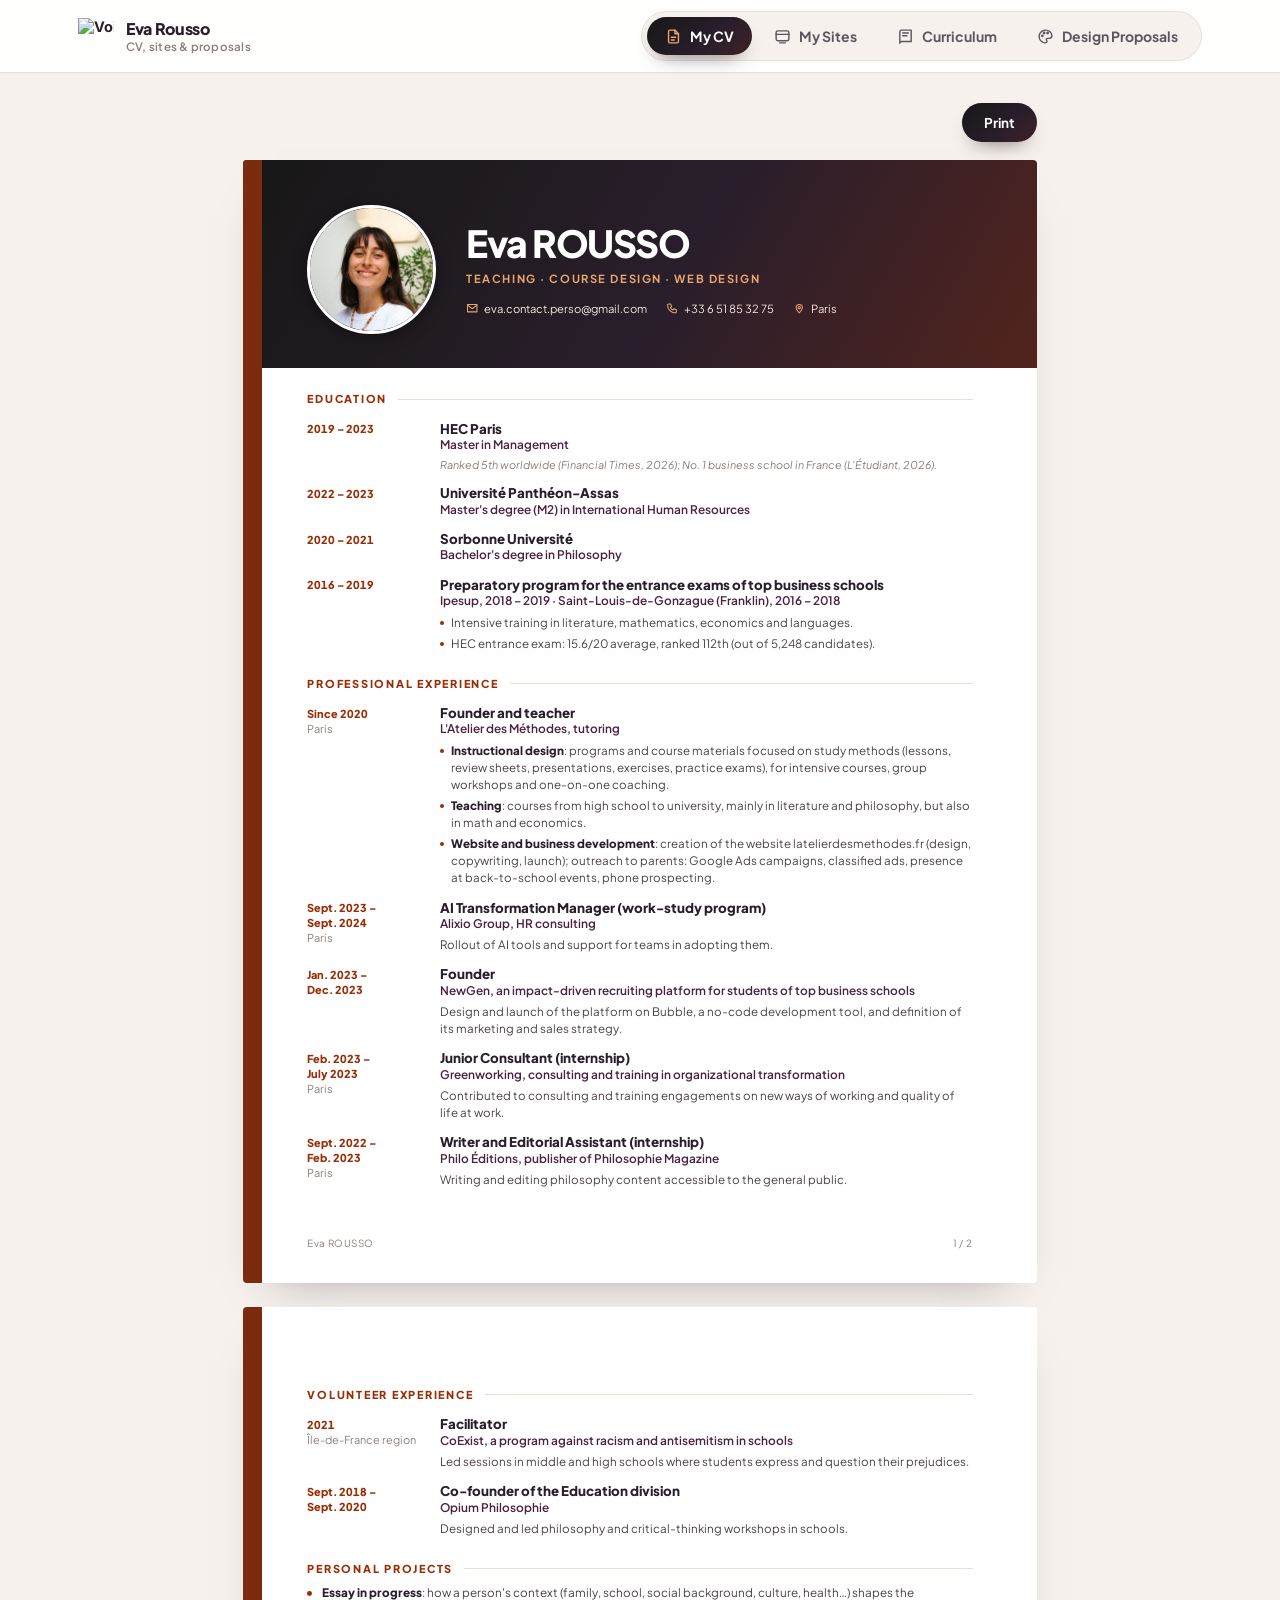
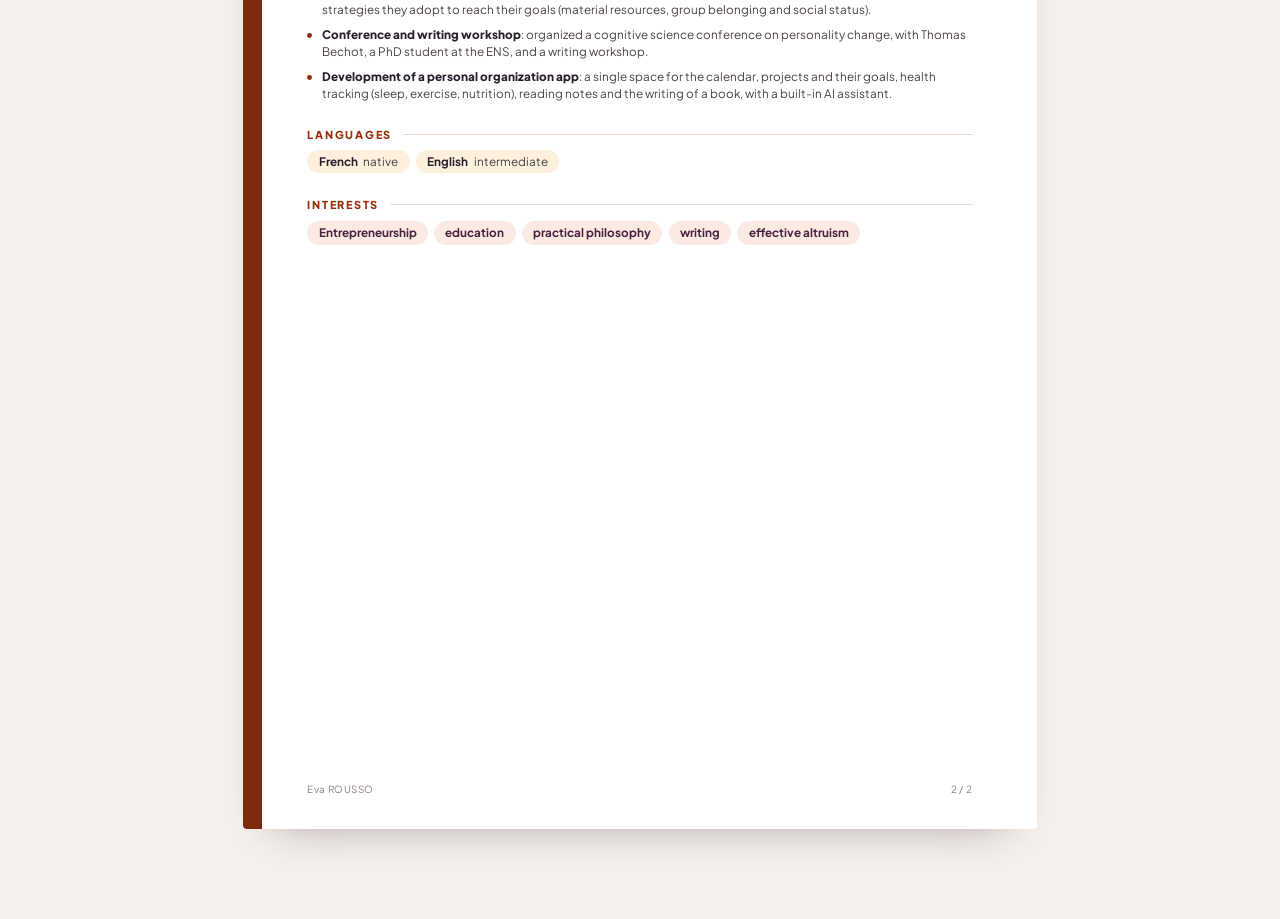
==== voices-unveiled/index.html @ e452b57b "Two separate presentations: /generique/ and /voices-unveiled/, landing page at the root Co-Authored-" ====
<!doctype html>
<html lang="en">
<head>
<meta charset="utf-8">
<meta name="viewport" content="width=device-width, initial-scale=1">
<title>Eva · CV, sites et propositions de design</title>
<link rel="icon" href="data:image/svg+xml,%3Csvg%20xmlns='http://www.w3.org/2000/svg'%20viewBox='0%200%2064%2064'%3E%3Cpath%20d='M14%204h24l14%2014v38a4%204%200%200%201-4%204H14a4%204%200%200%201-4-4V8a4%204%200%200%201%204-4z'%20fill='%23982d06'/%3E%3Cpath%20d='M38%204v10a4%204%200%200%200%204%204h10z'%20fill='%23e08a5c'/%3E%3Crect%20x='18'%20y='28'%20width='28'%20height='4.5'%20rx='2.2'%20fill='%23fff'/%3E%3Crect%20x='18'%20y='38'%20width='28'%20height='4.5'%20rx='2.2'%20fill='%23fff'/%3E%3Crect%20x='18'%20y='48'%20width='18'%20height='4.5'%20rx='2.2'%20fill='%23fff'/%3E%3C/svg%3E">
<link rel="preconnect" href="https://fonts.googleapis.com">
<link rel="preconnect" href="https://fonts.gstatic.com" crossorigin>
<link href="https://fonts.googleapis.com/css2?family=Archivo:wght@500;800;900&family=Bricolage+Grotesque:wght@500;700;800&family=DM+Sans:wght@400;500;700&family=Figtree:wght@400;600;800&family=Inter:wght@400;500;700;800&family=Manrope:wght@500;700;800&family=Montserrat:wght@500;700;800;900&family=Nunito:wght@500;700;800&family=Outfit:wght@400;500;700;800&family=Plus+Jakarta+Sans:wght@400;500;700;800&family=Poppins:wght@500;700;800&family=Sen:wght@400;700;800&family=Sora:wght@400;600;700;800&family=Urbanist:wght@500;700;900&display=swap" rel="stylesheet">
<link rel="stylesheet" href="styles.css?v=1793704146">
<link rel="stylesheet" href="sections.css">
<link rel="stylesheet" href="course.css">
<link rel="stylesheet" href="guests.css">
<link rel="stylesheet" href="holistic.css">
<link rel="stylesheet" href="extras.css">
<link rel="stylesheet" href="monthly.css">
<link rel="stylesheet" href="pagewise.css">
<link rel="stylesheet" href="meta.css">
<link rel="stylesheet" href="cv-designs.css">
<link rel="stylesheet" href="site.css">
<link rel="stylesheet" href="curriculum.css">
</head>
<body>
<header id="metabar"></header>
<div id="app"></div>
<nav id="tb" class="tb" aria-label="Design switcher"></nav>
<script src="app.js?v=1793704146"></script>
<script src="pgdata.js"></script>
<script src="sections.js"></script>
<script src="pagewise.js"></script>
<script src="course.js"></script>
<script src="guests.js"></script>
<script src="holistic.js"></script>
<script src="extras.js"></script>
<script src="monthly.js"></script>
<script src="final.js"></script>
<script src="cv-data.js"></script>
<script src="cv-designs.js"></script>
<script src="cur-w1.js"></script>
<script src="cur-w2.js"></script>
<script src="cur-w3.js"></script>
<script src="cur-w4.js"></script>
<script src="cur-w5.js"></script>
<script src="cur-hw.js"></script>
<script src="curriculum.js"></script>
<script src="meta.js"></script>
</body>
</html>
---- voices-unveiled/styles.css ----
/* ===== VOICES UNVEILED PALETTE — measured on voicesunveiled.org (rendered colors, 8 pages) =====
   Core ........ aubergine #291e2b (text, header, footer, dark bands) · terracotta #c84409 (buttons, CTAs)
                 teal #1f757d (headings, links) · coral #cc5a5d (accent text)
   Supporting .. deep terracotta #982d06 · amber #d99058 · sand #e3b797 · plum #4b2142
                 cream #faf6ef · blush #fbf2ef · warm gray #6f6663 · white #ffffff
   Derived (tints/shades of the above, for borders and soft fills): #f6ebdf #efdfcf #eadfd3                */
:root{--aubergine:#291e2b;--terracotta:#c84409;--teal:#1f757d;--coral:#cc5a5d;--terracotta-deep:#982d06;--amber:#d99058;--sand:#e3b797;--plum:#4b2142;--cream:#faf6ef;--blush:#fbf2ef;--warm-gray:#6f6663;--white:#fff}
/* Brand palette from voicesunveiled.org: #c84409 · #1f757d · #291e2b (+ tints/shades of those) */
*{box-sizing:border-box}
html{scroll-behavior:smooth}
body{margin:0;background:#fff}
img{max-width:100%;display:block}
a{color:inherit}

/* ===== base site tokens ===== */
.site{
  --primary:var(--terracotta);--accent:var(--teal);--black:#171716;--deep:#291e2b;--deep2:#3f1d39;--g2:var(--deep2);--ink:#1d1220;--hi:#e9a56f;--soft:#fdf3ee;--hd:var(--fg);--dark:var(--deep);--navy:var(--deep);
  --bg:#fff;--fg:var(--aubergine);--mut:var(--warm-gray);--surf:#fff;--tint:#faeae2;--tint2:#f4d7c8;--line:#eadfd8;--alt:var(--soft);
  --r:14px;--fh:'Fraunces',serif;--fb:'Lato',sans-serif;--hw:600;--hc:none;--hls:-.015em;
  --sp:96px;--w:1120px;--hbg:rgba(255,255,255,.92);--hfg:var(--fg);--btn:var(--primary);--btn-fg:#fff;--btn-r:999px;
  --link:var(--primary);--shadow:0 12px 36px -16px rgba(41,30,43,.28);
  background:var(--bg);color:var(--fg);font:400 17px/1.65 var(--fb);min-height:100vh;overflow-x:hidden}
.site h1,.site h2,.site h3{font-family:var(--fh);font-weight:var(--hw);text-transform:var(--hc);letter-spacing:var(--hls);line-height:1.08;margin:0}
.site p{margin:0 0 1em}
.wrap{max-width:var(--w);margin:0 auto;padding:0 24px}
.eyebrow{font:700 12.5px/1 var(--fb);letter-spacing:.16em;text-transform:uppercase;color:var(--link);margin:0 0 18px}
.lead{font-size:1.2em;color:var(--mut);max-width:60ch}
.sec{padding:var(--sp) 0}
.sec.alt{background:var(--alt);color:var(--altfg,var(--fg))}
:where(.sec.alt) .pil-i,:where(.sec.alt) .post,:where(.sec.alt) .spk-i,:where(.sec.alt) .card,:where(.sec.alt) .amt{color:var(--fg)}
.sec.alt .sec-h .lead,.sec.alt .big p+footer{color:var(--altmut,var(--mut))}
.sec.alt .sec-h .eyebrow,.sec.alt .big footer{color:var(--altlink,var(--link))}
.sec.alt .cols p:first-child::first-letter{color:inherit}
.sec-h{margin-bottom:44px;max-width:760px}
.sec-h h2,.cta h2{font-size:clamp(30px,4vw,48px)}
.sec-h .lead{margin-top:18px}
.card{background:var(--surf);border:1px solid var(--line);border-radius:var(--r);padding:34px;box-shadow:var(--shadow)}
.card.dark{background:var(--navy);color:#fff;border-color:transparent}.card.dark .eyebrow{color:var(--hi)}
.card h3,.mv h3{font-size:clamp(24px,2.6vw,32px);margin-bottom:14px}
.btn{display:inline-flex;align-items:center;justify-content:center;gap:8px;padding:13px 26px;border-radius:var(--btn-r);font:700 15px/1 var(--fb);text-decoration:none;border:2px solid var(--btn);cursor:pointer;transition:transform .15s,box-shadow .15s,background .15s}
.btn.primary{background:var(--btn);color:var(--btn-fg)}
.btn.ghost{background:transparent;color:var(--btn);border-color:currentColor}
.btn.sm{padding:10px 20px;font-size:14px}.btn.lg{padding:17px 34px;font-size:16.5px}
.btn:hover{transform:translateY(-2px);box-shadow:0 10px 24px -10px rgba(0,0,0,.4)}
.actions{display:flex;gap:14px;flex-wrap:wrap;margin-top:30px}

/* ===== header ===== */
.hdr{position:sticky;top:0;z-index:30;background:var(--hbg);backdrop-filter:blur(12px);color:var(--hfg);border-bottom:1px solid var(--line)}
.hdr-in{display:flex;align-items:center;gap:28px;height:80px}
.brand{display:flex;align-items:center;gap:12px;text-decoration:none;font:var(--hw) 21px/1 var(--fh);letter-spacing:-.01em;white-space:nowrap}
.brand img{border-radius:12px}.brand em{font-style:normal;color:var(--link)}
.hdr nav{display:flex;gap:6px;margin-left:auto}
.hdr nav a{padding:8px 14px;border-radius:99px;text-decoration:none;font-weight:700;font-size:15px;opacity:.8}
.hdr nav a:hover,.hdr nav a.on{opacity:1;background:color-mix(in srgb,var(--primary) 12%,transparent)}
.h-center .hdr-in{flex-direction:column;height:auto;padding:18px 24px;gap:10px}
.h-center nav{margin:0}.h-center .btn{display:none}
.h-min .hdr{border:0;background:transparent;position:absolute;left:0;right:0}
.h-min .brand span{display:none}.h-min .hdr-in{height:96px}
.h-pill .hdr{background:transparent;border:0;top:14px;backdrop-filter:none;padding:0 16px}
.h-pill .hdr-in{height:64px;background:rgba(255,255,255,.65);backdrop-filter:blur(18px);border:1px solid rgba(255,255,255,.8);border-radius:999px;padding:0 10px 0 20px;max-width:980px;box-shadow:var(--shadow)}
.h-pill .brand img{width:36px;height:36px}
.h-side .hdr{position:fixed;left:0;top:0;bottom:0;width:272px;z-index:40;background:var(--primary);color:#fff;border:0;display:flex;backdrop-filter:none}
.h-side .hdr-in{flex-direction:column;align-items:flex-start;height:auto;padding:36px 28px;gap:36px;width:100%}
.h-side nav{flex-direction:column;margin:0;width:100%}.h-side nav a{font-size:18px;border-radius:10px}
.h-side .brand em{color:#f6dcc6}.h-side .btn.primary{background:#fff;color:var(--primary);border-color:#fff;margin-top:auto}
.h-side nav a:hover,.h-side nav a.on{background:rgba(255,255,255,.16)}
.h-side main,.h-side .ftr{margin-left:272px}
.ov .hdr{position:absolute;left:0;right:0;background:transparent;border:0;--hfg:#fff;backdrop-filter:none}
.ov .brand em{color:var(--hi)}.ov .hdr nav a:hover,.ov .hdr nav a.on{background:rgba(255,255,255,.18)}
.ov .btn.primary{background:#fff;color:var(--primary);border-color:#fff}

/* ===== hero ===== */
.hero{position:relative;overflow:hidden;padding:96px 0 150px;background:var(--hero-bg,var(--tint))}
.hero.dk{color:#fff}.dk .eyebrow{color:var(--hi)}.dk .lead{color:rgba(255,255,255,.88)}.dk .btn.ghost{color:#fff}.dk .btn.primary{background:#fff;color:var(--primary);border-color:#fff}
.hero-in{position:relative;z-index:2}
.edge{position:absolute;left:0;right:0;bottom:-1px;height:70px;background:var(--bg);z-index:1;pointer-events:none}
.e-curve{height:96px;clip-path:ellipse(58% 100% at 50% 100%)}
.e-slant{height:90px;clip-path:polygon(0 100%,100% 8%,100% 100%)}
.e-wave{height:100px;-webkit-mask:url("data:image/svg+xml,%3Csvg xmlns='http://www.w3.org/2000/svg' viewBox='0 0 1440 120' preserveAspectRatio='none'%3E%3Cpath d='M0 64c120 40 240 40 360 8s240-56 360-40 240 72 360 72 240-48 360-72v88H0Z'/%3E%3C/svg%3E") center/100% 100% no-repeat;mask:url("data:image/svg+xml,%3Csvg xmlns='http://www.w3.org/2000/svg' viewBox='0 0 1440 120' preserveAspectRatio='none'%3E%3Cpath d='M0 64c120 40 240 40 360 8s240-56 360-40 240 72 360 72 240-48 360-72v88H0Z'/%3E%3C/svg%3E") center/100% 100% no-repeat}
.e-line{height:0;border-bottom:6px solid var(--primary);background:none}
.e-none{display:none}
.hl{position:relative;display:inline-block}
.ov .hero{padding-top:190px}
.h-min .hero{padding-top:170px}
.hero h1{font-size:clamp(40px,5.8vw,78px);margin-bottom:26px;max-width:16ch}
.hero .lead{font-size:1.28em}
.hv-center{text-align:center}.hv-center h1,.hv-center .lead{margin-left:auto;margin-right:auto}.hv-center .actions{justify-content:center}
.hv-split .hero-in{display:grid;grid-template-columns:1.15fr .85fr;gap:56px;align-items:center}
.aside.card.qcard{margin:0;padding:44px;background:var(--navy);color:#fff}
.qcard blockquote{margin:0 0 18px;font:var(--hw) clamp(22px,2.6vw,31px)/1.3 var(--fh)}
.qcard figcaption{font-weight:700;font-size:13px;letter-spacing:.1em;text-transform:uppercase;color:var(--hi)}
.faces{display:grid;grid-template-columns:1fr 1fr;gap:14px}.faces img{border-radius:var(--r);aspect-ratio:3/4;object-fit:cover;width:100%}.faces img:last-child{margin-top:34px}
.aside .pic img,.aside.pic img{border-radius:12px;aspect-ratio:1;object-fit:cover;width:100%}.aside.pic{padding:12px}
.hv-full{background:linear-gradient(180deg,rgba(41,30,43,.72),rgba(41,30,43,.94)),var(--cover) center/cover;color:#fff;min-height:84vh;display:flex;align-items:center}
.hv-type h1{font-size:clamp(56px,11vw,168px);max-width:none;line-height:.92}
.hv-bars{text-align:center;padding-bottom:70px}
.hv-bars h1,.hv-bars .lead{margin-left:auto;margin-right:auto}.hv-bars .actions{justify-content:center}.hv-bars .btn.primary{background:#fff;color:var(--primary);border-color:#fff}
.bars{display:flex;align-items:center;justify-content:center;gap:6px;height:130px;margin-top:64px}
.bars i{width:6px;height:var(--h);border-radius:4px;background:linear-gradient(180deg,var(--hi),var(--accent));animation:eq 1.7s ease-in-out infinite alternate}
@keyframes eq{to{transform:scaleY(.3)}}

/* ===== mission blocks ===== */
.facts{padding:0 0 20px;margin-top:-44px;position:relative;z-index:3}
.facts ul{list-style:none;margin:0;padding:0;display:grid;grid-template-columns:repeat(4,1fr);gap:18px;text-align:center}
.facts li{background:var(--surf);border:1px solid var(--line);border-radius:var(--r);padding:20px 12px;box-shadow:var(--shadow)}
.facts b{display:block;font:var(--hw) clamp(22px,2.6vw,32px)/1.1 var(--fh);color:var(--primary)}.facts span{font-size:14px;color:var(--mut)}
.big{margin:0;text-align:center;max-width:900px;margin-inline:auto}
.big p{font:var(--hw) clamp(28px,4vw,50px)/1.18 var(--fh);letter-spacing:-.015em;margin-bottom:22px}
.big footer{font-weight:700;letter-spacing:.14em;text-transform:uppercase;font-size:13px;color:var(--link)}
.story{display:grid;grid-template-columns:1fr 1.1fr;gap:64px;align-items:start}
.cols p:first-child::first-letter{font:var(--hw) 3.4em/.8 var(--fh);float:left;margin:.1em .12em 0 0;color:var(--primary)}
.mv{display:grid;grid-template-columns:1fr 1fr;gap:24px}
.pil{display:grid;gap:22px}
.pil-i{background:var(--surf);border:1px solid var(--line);border-radius:var(--r);padding:30px}
.pil-i h3{font-size:22px;margin:16px 0 10px}.pil-i p{color:var(--mut);margin:0;font-size:16px}
.pil-i .ic{display:inline-grid;place-items:center;width:54px;height:54px;border-radius:50%;background:var(--tint);color:var(--primary)}
.pil-i .num{display:none}
.pil-grid{grid-template-columns:repeat(4,1fr)}
.pil-tiles{grid-template-columns:repeat(4,1fr);gap:0}.pil-tiles .pil-i{border-radius:0;border:0;color:#fff;min-height:290px}.pil-tiles .pil-i p{color:rgba(255,255,255,.88)}.pil-tiles .ic{background:rgba(255,255,255,.18);color:#fff}
.pil-tiles .pil-i:nth-child(1){background:var(--primary)}.pil-tiles .pil-i:nth-child(2){background:var(--navy)}.pil-tiles .pil-i:nth-child(3){background:var(--accent)}.pil-tiles .pil-i:nth-child(4){background:var(--dark)}
.pil-list{grid-template-columns:1fr}.pil-list .pil-i{display:grid;grid-template-columns:54px 280px 1fr;gap:24px;align-items:center;padding:22px 28px}.pil-list h3{margin:0}.pil-list p{margin:0}
.pil-numbered{grid-template-columns:1fr 1fr;gap:0 48px}.pil-numbered .pil-i{background:none;border:0;border-top:2px solid var(--fg);border-radius:0;padding:22px 0 34px;position:relative}.pil-numbered .ic{display:none}.pil-numbered .num{display:block;font:var(--hw) 14px/1 var(--fb);color:var(--link);letter-spacing:.14em}
.pil-stack{grid-template-columns:1fr}.pil-stack .pil-i{background:none;border:0;border-bottom:1px solid var(--line);border-radius:0;padding:36px 0;display:grid;grid-template-columns:1fr 1.3fr;gap:40px}.pil-stack h3{font-size:clamp(28px,3.4vw,44px);margin:0}.pil-stack .ic{display:none}.pil-stack p{font-size:19px}
.pil-bento{grid-template-columns:repeat(4,1fr)}.pil-bento .pil-i:nth-child(1){grid-column:span 2;background:var(--primary);color:#fff;border:0}.pil-bento .pil-i:nth-child(1) p{color:#f7e8db}.pil-bento .pil-i:nth-child(1) .ic{background:rgba(255,255,255,.2);color:#fff}.pil-bento .pil-i:nth-child(4){grid-column:span 2;background:var(--tint)}
.pil-scroll{display:flex;overflow-x:auto;scroll-snap-type:x mandatory;gap:18px;padding-bottom:18px;margin-right:-24px}.pil-scroll .pil-i{flex:0 0 320px;scroll-snap-align:start}
.pil-timeline{grid-template-columns:1fr;gap:0;border-left:3px solid var(--tint2);margin-left:14px}.pil-timeline .pil-i{background:none;border:0;border-radius:0;padding:10px 0 34px 44px;position:relative}.pil-timeline .pil-i::before{content:"";position:absolute;left:-12px;top:20px;width:21px;height:21px;border-radius:50%;background:var(--primary);border:4px solid var(--bg)}.pil-timeline .ic{display:none}.pil-timeline h3{margin-top:0}
.media{display:flex;align-items:center;justify-content:space-between;gap:32px;padding:44px;border-radius:var(--r);background:var(--tint);flex-wrap:wrap}.media h3{font-size:clamp(24px,3vw,36px);margin-bottom:8px}.media p{margin:0;color:var(--mut)}

/* ===== speakers ===== */
.spk{display:grid;gap:24px}
.spk-i figure{margin:0;overflow:hidden}.spk-i figure img{width:100%;height:100%;object-fit:cover}
.spk-i h3{font-size:clamp(24px,2.6vw,32px);margin-bottom:12px}.spk-i .spk-b p:not(.eyebrow){color:var(--mut)}
.spk-i.invite{background:var(--primary);color:#fff;border-radius:var(--r);display:flex}.invite .spk-b{padding:34px;display:flex;flex-direction:column;justify-content:center}.invite .eyebrow{color:#f6dcc6}.invite p{color:#f7e8db!important}.invite .btn{background:#fff;color:var(--primary);border-color:#fff;align-self:flex-start;margin-top:8px}
.spk-cards{grid-template-columns:repeat(3,1fr)}.spk-cards .spk-i:not(.invite){background:var(--surf);border:1px solid var(--line);border-radius:var(--r);overflow:hidden;box-shadow:var(--shadow)}.spk-cards figure{aspect-ratio:4/5}.spk-cards .spk-b{padding:26px}
.spk-rows{grid-template-columns:1fr;gap:56px}.spk-rows .spk-i:not(.invite){display:grid;grid-template-columns:340px 1fr;gap:48px;align-items:center}.spk-rows figure{aspect-ratio:1;border-radius:var(--r)}.spk-rows .spk-i:nth-child(2){direction:rtl}.spk-rows .spk-i:nth-child(2)>*{direction:ltr}.spk-rows .invite{border-radius:var(--r)}
.spk-duo{grid-template-columns:1fr 1fr}.spk-duo .spk-i:not(.invite){position:relative;display:flex;flex-direction:column}.spk-duo figure{aspect-ratio:1/1}.spk-duo .spk-b{padding:26px 0}.spk-duo .invite{grid-column:1/-1}
.spk-posters{grid-template-columns:repeat(3,1fr)}.spk-posters .spk-i:not(.invite){position:relative;border-radius:var(--r);overflow:hidden;min-height:560px;display:flex;align-items:flex-end;color:#fff}.spk-posters figure{position:absolute;inset:0}.spk-posters .spk-b{position:relative;padding:30px;background:linear-gradient(0deg,rgba(25,16,28,.95) 55%,transparent)}.spk-posters .spk-b p:not(.eyebrow){color:rgba(255,255,255,.82);font-size:15px}.spk-posters .eyebrow{color:var(--hi)}
.spk-scroll{display:flex;overflow-x:auto;scroll-snap-type:x mandatory;margin-right:-24px;padding-bottom:18px}.spk-scroll .spk-i{flex:0 0 420px;scroll-snap-align:start}.spk-scroll .spk-i:not(.invite){border:1px solid var(--line);border-radius:var(--r);overflow:hidden;background:var(--surf)}.spk-scroll figure{aspect-ratio:4/3}.spk-scroll .spk-b{padding:26px}.spk-scroll .invite{flex-basis:340px}

/* ===== blog ===== */
.blog{display:grid;gap:26px}
.post{display:flex;flex-direction:column;text-decoration:none;background:var(--surf);border:1px solid var(--line);border-radius:var(--r);overflow:hidden;transition:transform .2s,box-shadow .2s}
.post:hover{transform:translateY(-4px);box-shadow:var(--shadow)}
.post .pic{aspect-ratio:16/10;background:var(--tint);overflow:hidden}.post .pic img{width:100%;height:100%;object-fit:cover}
.post-b{padding:24px}.post h3{font-size:22px;margin:10px 0 12px}.post p{color:var(--mut);font-size:16px}
.tag{font:700 11.5px/1 var(--fb);letter-spacing:.14em;text-transform:uppercase;color:var(--link)}.more{font-weight:700;color:var(--link);font-size:15px}
.blog-grid{grid-template-columns:repeat(2,1fr)}
.blog-list{grid-template-columns:1fr;gap:0}.blog-list .post{flex-direction:row;border:0;border-bottom:1px solid var(--line);border-radius:0;background:none;align-items:center;gap:32px;padding:28px 0}.blog-list .post:hover{transform:none;box-shadow:none}.blog-list .pic{flex:0 0 220px;border-radius:var(--r)}.blog-list h3{font-size:clamp(22px,2.6vw,32px)}
.blog-feature{grid-template-columns:1.4fr 1fr 1fr}.blog-feature .post:first-child{grid-row:span 2;grid-column:1}.blog-feature .post:first-child .pic{aspect-ratio:4/3}.blog-feature .post:first-child h3{font-size:clamp(26px,3vw,38px)}.blog-feature .post:not(:first-child){grid-column:span 1}.blog-feature .post:nth-child(2){grid-column:2/4}.blog-feature .post:nth-child(3){grid-column:2}.blog-feature .post:nth-child(4){grid-column:3}.blog-feature .post:not(:first-child) .pic{display:none}.blog-feature .post:nth-child(3) .pic,.blog-feature .post:nth-child(4) .pic{display:block;aspect-ratio:16/9}
.blog-bento{grid-template-columns:repeat(6,1fr)}.blog-bento .post:nth-child(1){grid-column:span 4}.blog-bento .post:nth-child(2){grid-column:span 2}.blog-bento .post:nth-child(3){grid-column:span 2}.blog-bento .post:nth-child(4){grid-column:span 4}.blog-bento .post:nth-child(2),.blog-bento .post:nth-child(3){background:var(--primary);color:#fff;border:0}.blog-bento .post:nth-child(2) .pic,.blog-bento .post:nth-child(3) .pic{aspect-ratio:2/1}.blog-bento .post:nth-child(2) p,.blog-bento .post:nth-child(3) p{color:#f7e8db}.blog-bento .post:nth-child(2) .tag,.blog-bento .post:nth-child(3) .tag,.blog-bento .post:nth-child(2) .more,.blog-bento .post:nth-child(3) .more{color:#f6dcc6}
.blog-mag{grid-template-columns:repeat(4,1fr);gap:0}.blog-mag .post{border:0;border-right:1px solid var(--fg);border-radius:0;background:none;padding:0 22px}.blog-mag .post:first-child{padding-left:0}.blog-mag .post:last-child{border:0}.blog-mag .post:hover{transform:none;box-shadow:none}.blog-mag .post-b{padding:18px 0}.blog-mag .pic{aspect-ratio:4/5}.blog-mag h3{font-size:21px}
.blog-scroll{display:flex;overflow-x:auto;scroll-snap-type:x mandatory;margin-right:-24px;padding-bottom:18px}.blog-scroll .post{flex:0 0 380px;scroll-snap-align:start}
.blog-timeline{grid-template-columns:1fr;gap:0;border-left:3px solid var(--tint2);margin-left:14px}.blog-timeline .post{flex-direction:row;background:none;border:0;border-radius:0;padding:0 0 40px 44px;position:relative;gap:28px}.blog-timeline .post::before{content:"";position:absolute;left:-12px;top:6px;width:21px;height:21px;border-radius:50%;background:var(--primary);border:4px solid var(--bg)}.blog-timeline .pic{flex:0 0 260px;border-radius:var(--r)}.blog-timeline .post-b{padding:0}.blog-timeline .post:hover{transform:none;box-shadow:none}

/* ===== donate ===== */
.cta{padding:var(--sp) 0}
.cta .lead{margin-top:18px}
.cta-band{background:linear-gradient(120deg,var(--primary),var(--accent));color:#fff;text-align:center}.cta-band .cta-in{max-width:760px;margin:auto}.cta-band .eyebrow{color:#f6dcc6}.cta-band .lead{color:#f9efe6;margin-inline:auto}.cta-band .actions{justify-content:center}.cta-band .btn.primary{background:#fff;color:var(--primary);border-color:#fff}.cta-band .btn.ghost{color:#fff}
.cta-card .cta-in{background:var(--navy);color:#fff;padding:64px;border-radius:calc(var(--r) + 10px);box-shadow:var(--shadow)}.cta-card .eyebrow{color:var(--hi)}.cta-card .lead{color:#e8d3c3}.cta-card .btn.primary{background:#fff;color:var(--primary);border-color:#fff}.cta-card .btn.ghost{color:#fff}
.cta-inline .cta-in{border-top:2px solid var(--fg);padding-top:44px;display:grid;grid-template-columns:1fr 1fr;gap:20px 56px}.cta-inline h2{grid-column:1}.cta-inline .eyebrow{grid-column:1/-1;margin:0}.cta-inline .lead{grid-column:2;margin:0}.cta-inline .actions{grid-column:2;margin:0}
.cta-amounts{background:var(--tint)}.cta-amounts .cta-in{display:grid;grid-template-columns:1.1fr .9fr;gap:56px;align-items:center}
.amt{background:var(--surf);border:1px solid var(--line);border-radius:calc(var(--r) + 6px);padding:32px;box-shadow:var(--shadow);color:var(--fg);text-align:left}
.amt h3{font-size:26px;margin-bottom:8px}.amt p{color:var(--mut);font-size:15.5px}
.chips{display:flex;gap:10px;flex-wrap:wrap;margin:18px 0 22px}
.chip{font:700 16px/1 var(--fb);padding:13px 20px;border-radius:12px;border:2px solid var(--line);background:var(--surf);color:var(--fg);cursor:pointer;text-decoration:none}
.chip.on{border-color:var(--primary);background:var(--tint);color:var(--primary)}
.amt .give{width:100%}.amt .sub{display:block;text-align:center;margin-top:14px;font-weight:700;color:var(--link);text-decoration:none}.amt small{display:block;text-align:center;margin-top:12px;color:var(--mut)}
.float{position:fixed;right:22px;bottom:78px;z-index:35;background:var(--primary);color:#fff;font-weight:800;padding:15px 24px;border-radius:99px;text-decoration:none;box-shadow:0 14px 34px -10px rgba(41,30,43,.6)}
.news{padding:56px 0;background:var(--alt)}.news-in{display:flex;align-items:center;justify-content:space-between;gap:24px;flex-wrap:wrap}.news h3{font-size:clamp(22px,3vw,32px)}.news .eyebrow{margin-bottom:10px}
.ftr{background:var(--dark);color:#cfc6c0;padding:56px 0 110px;font-size:15px}.ftr-in{display:grid;grid-template-columns:1fr 2fr;gap:40px}.ftr b{color:#fff;font:600 22px var(--fh)}.ftr p{margin:8px 0}.cp{opacity:.6}


/* ===== hero visuals (shared) ===== */
.vis{position:relative;height:470px}
.vi{position:absolute;overflow:hidden;background:var(--tint2);box-shadow:0 26px 50px -24px rgba(41,30,43,.6)}
.vi img{width:100%;height:100%;object-fit:cover}
.stk{position:absolute;z-index:4;background:#fff;color:var(--primary);font-weight:800;font-size:13.5px;padding:10px 16px;border-radius:99px;box-shadow:0 12px 30px -10px rgba(41,30,43,.5)}
.s1{left:6%;bottom:12%}.s2{right:0;top:48%;background:var(--primary);color:#fff}
.v-collage .a{left:0;top:40px;width:54%;height:62%;border-radius:34px}
.v-collage .b{right:0;top:0;width:42%;height:46%;border-radius:999px}
.v-collage .c{right:6%;bottom:0;width:50%;height:46%;border-radius:34px 34px 34px 150px}
.v-duo .a{left:0;top:0;width:60%;height:100%;border-radius:40px}
.v-duo .b{right:0;bottom:0;width:48%;height:54%;border-radius:40px;border:8px solid var(--primary)}
.v-photo .cover{inset:0;border-radius:44px 44px 44px 170px}
.v-arches .vi{bottom:0;border-radius:999px 999px 0 0;width:31%}
.v-arches .a{left:0;height:66%}.v-arches .b{left:34.5%;height:100%}.v-arches .c{right:0;height:80%}
.v-circles::before{content:"";position:absolute;inset:4%;border:2px dashed rgba(255,255,255,.45);border-radius:50%}
.v-circles .vi{border-radius:50%;border:6px solid rgba(255,255,255,.9)}
.v-circles .a{left:6%;top:12%;width:56%;aspect-ratio:1}.v-circles .b{right:0;top:0;width:36%;aspect-ratio:1}.v-circles .c{right:8%;bottom:2%;width:40%;aspect-ratio:1}
.v-blob .a{inset:0 4% 0 4%;border-radius:63% 37% 54% 46%/55% 48% 52% 45%;animation:morph 9s ease-in-out infinite alternate}
.v-blob .b{left:0;bottom:4%;width:30%;aspect-ratio:1;border-radius:50%;border:6px solid #fff}
@keyframes morph{to{border-radius:40% 60% 38% 62%/58% 38% 62% 42%}}
.v-orbit{height:480px}
.v-orbit .ring{position:absolute;inset:6%;border:2px dashed rgba(255,255,255,.4);border-radius:50%}
.v-orbit .core{left:20%;top:20%;width:60%;aspect-ratio:1;border-radius:50%;border:8px solid rgba(255,255,255,.9)}
.orb{position:absolute;z-index:4;display:inline-flex;align-items:center;gap:8px;background:#fff;color:var(--primary);font-weight:800;font-size:14px;padding:11px 16px;border-radius:99px;box-shadow:0 14px 30px -10px rgba(41,30,43,.55);animation:bob 4s ease-in-out infinite alternate}
.o1{left:0;top:16%}.o2{right:2%;top:6%;animation-delay:-1s}.o3{right:-2%;bottom:20%;animation-delay:-2s}.o4{left:6%;bottom:6%;animation-delay:-3s}
@keyframes bob{to{transform:translateY(-10px)}}
.v-polaroid .pl{position:absolute;width:46%;background:#fff;padding:12px 12px 14px;box-shadow:0 24px 40px -18px rgba(41,30,43,.55);border-radius:6px}
.pl img{aspect-ratio:1;object-fit:cover;width:100%}.pl i{display:block;font:700 15px/1 var(--fb);font-style:normal;color:var(--fg);padding-top:12px;text-align:center}
.pl::before{content:"";position:absolute;left:50%;top:-14px;width:84px;height:26px;margin-left:-42px;background:color-mix(in srgb,var(--primary) 35%,transparent);transform:rotate(-3deg)}
.v-polaroid .a{left:0;top:40px;transform:rotate(-7deg)}.v-polaroid .b{right:0;top:0;transform:rotate(6deg)}.v-polaroid .c{left:22%;bottom:0;transform:rotate(-1.5deg);z-index:2}
.v-fan .fc{position:absolute;width:48%;background:#fff;border-radius:26px;padding:12px;box-shadow:0 30px 50px -24px rgba(41,30,43,.6);top:40px}
.fc img{aspect-ratio:4/5;object-fit:cover;width:100%;border-radius:18px}.fc b{display:block;padding:12px 6px 4px;color:var(--fg);font-size:15px}
.f1{left:0;transform:rotate(-10deg)}.f3{right:0;top:70px!important;transform:rotate(11deg)}.f2{left:26%;top:0!important;transform:rotate(2deg);z-index:2}
.v-columns{display:grid;grid-template-columns:repeat(3,1fr);gap:14px;height:540px;overflow:hidden;-webkit-mask:linear-gradient(transparent,#000 14%,#000 86%,transparent);mask:linear-gradient(transparent,#000 14%,#000 86%,transparent)}
.v-columns .col{display:grid;gap:14px;align-content:start;animation:slideY 24s linear infinite}.v-columns .col:nth-child(2){animation-direction:reverse}
.v-columns .vi{position:relative;height:210px;border-radius:26px}
@keyframes slideY{to{transform:translateY(calc(-50% - 7px))}}
.v-persp{height:520px;perspective:1100px;overflow:hidden}
.v-persp .pg{display:grid;grid-template-columns:repeat(3,1fr);gap:14px;transform:rotateX(54deg) rotateZ(-30deg) scale(1.25);transform-origin:50% 40%;margin-top:70px}
.v-persp .vi{position:relative;aspect-ratio:1;border-radius:18px}
.v-stats{height:auto;display:grid;grid-template-columns:repeat(4,1fr);gap:16px;margin-top:56px}
.st{background:rgba(255,255,255,.14);border:1px solid rgba(255,255,255,.3);border-radius:24px;padding:26px 18px;backdrop-filter:blur(8px);text-align:center}
.st b{display:block;font:var(--hw) clamp(22px,2.6vw,34px)/1.1 var(--fh);color:#fff;margin-bottom:6px}.st span{font-size:14px;color:rgba(255,255,255,.8)}
.v-patch{display:contents}
.pb{position:relative;border-radius:36px;overflow:hidden}.pb img{width:100%;height:100%;object-fit:cover}
.p1{grid-column:2;grid-row:1}.p2{grid-column:3;grid-row:1;background:var(--accent);color:#fff;padding:30px;display:flex;flex-direction:column;justify-content:flex-end}
.p2 b{font:var(--hw) 34px/1 var(--fh);margin-bottom:8px}.p2 span{font-size:14.5px;opacity:.92}
.p3{grid-column:2/4;grid-row:2}.p3 span{position:absolute;left:22px;bottom:22px;background:#fff;color:var(--primary);font-weight:800;padding:10px 18px;border-radius:99px}
/* marquee */
.mq{overflow:hidden;white-space:nowrap}
.mq-row{display:inline-flex;gap:.5em;animation:mq 38s linear infinite}.mq.rev .mq-row{animation-direction:reverse}
.mq i{font-style:normal}
@keyframes mq{to{transform:translateX(-50%)}}

/* ================= DESIGNS ================= */
/* shared body defaults: modern sans */
.site{--fh:'Plus Jakarta Sans',sans-serif;--fb:'Plus Jakarta Sans',sans-serif;--hw:800;--hls:-.035em}

/* 01 Lumière */
.d1{--r:24px;--alt:var(--tint);--hero-bg:linear-gradient(135deg,var(--tint2),var(--tint) 55%,#f0d9c6)}
.d1 .hero::before{content:"";position:absolute;right:-160px;top:-180px;width:600px;height:600px;border-radius:50%;background:radial-gradient(circle,color-mix(in srgb,var(--primary) 38%,transparent),transparent 70%)}
.d1 .hl{color:var(--primary)}.d1 .hl::after{content:"";position:absolute;left:0;right:0;bottom:.02em;height:.16em;background:var(--accent);border-radius:9px;opacity:.45}
.d1 .vis .stk{color:var(--primary)}

/* 02 Nuit bleue */
.d2{--fh:'Sora',sans-serif;--fb:'Sora',sans-serif;--hw:700;--alt:var(--plum);--altfg:#fff;--altmut:var(--tint2);--altlink:#f6dcc6;--hero-bg:radial-gradient(800px 420px at 85% 0,color-mix(in srgb,var(--accent) 60%,transparent),transparent 70%),linear-gradient(160deg,var(--black),var(--g2))}
.d2 .hl{background:linear-gradient(90deg,var(--hi),var(--hi));-webkit-background-clip:text;background-clip:text;color:transparent}
.d2 .sec.alt .card.dark{background:#fff;color:var(--fg)}
.d2 .pil-list .pil-i{background:#fff}

/* 03 Mosaïque */
.d3{--bg:var(--tint);--alt:var(--tint2);--r:30px;--shadow:none;--line:transparent;--hero-bg:transparent}
.d3 .hero{padding:24px 0 8px;background:none;color:var(--fg)}
.d3 .hero-in{background:linear-gradient(135deg,var(--deep2),var(--primary) 50%,var(--accent));color:#fff;border-radius:48px;padding:64px 56px;max-width:calc(var(--w) + 40px);margin-inline:auto}
.d3 .hl{color:var(--hi)}
.d3 .v-duo{height:400px}.d3 .hero h1{font-size:clamp(36px,4.8vw,62px)}
.d3 .facts{margin-top:8px}.d3 .media,.d3 .mv .card,.d3 .pil-i,.d3 .post{border:0}.d3 .big{background:var(--primary);color:#fff;padding:64px 40px;border-radius:44px}.d3 .big footer{color:#f6dcc6!important}.d3 .news{background:none}

/* 05 Azur */
.d5{--r:22px;--alt:var(--tint);--hero-bg:linear-gradient(120deg,var(--tint2),var(--tint))}
.d5 .hl{color:var(--accent)}.d5 .vis{height:480px}.d5 .post:hover{border-color:var(--primary)}

/* 09 Don d'abord */
.d9{--hw:800;--r:20px;--alt:var(--tint);--hero-bg:linear-gradient(135deg,var(--tint2),var(--tint))}
.d9 .hero h1{font-size:clamp(36px,4.8vw,62px)}.d9 .hl{color:var(--primary)}
.d9 .aside.card{padding:0;border:0;box-shadow:none;background:none}.d9 .amt{box-shadow:0 26px 60px -24px rgba(41,30,43,.5);border:2px solid var(--primary)}

/* 10 Voile */
.d10{--bg:var(--tint);--alt:transparent;--fh:'Sen',sans-serif;--fb:'Nunito',sans-serif;--hw:800;--r:30px;--hbg:transparent;--surf:rgba(255,255,255,.6);--line:rgba(255,255,255,.95);--shadow:0 20px 50px -24px rgba(41,30,43,.35);--hero-bg:linear-gradient(180deg,color-mix(in srgb,var(--primary) 30%,transparent),color-mix(in srgb,var(--primary) 4%,transparent))}
.d10{background:radial-gradient(600px 500px at 10% 0,color-mix(in srgb,var(--deep) 11%,transparent),transparent 70%),radial-gradient(700px 600px at 95% 25%,color-mix(in srgb,var(--deep) 11%,transparent),transparent 70%),radial-gradient(600px 500px at 30% 85%,color-mix(in srgb,var(--deep) 11%,transparent),transparent 70%),var(--soft);background-attachment:fixed}
.d10 .hero{border-bottom:1px solid #fff;box-shadow:0 30px 60px -40px rgba(41,30,43,.5);padding-bottom:140px}.d10 .hl{color:var(--primary)}
.d10 .card,.d10 .pil-i,.d10 .post,.d10 .amt,.d10 .spk-i:not(.invite),.d10 .media,.d10 .facts li{backdrop-filter:blur(18px);background:var(--surf);border:1px solid var(--line)}.d10 .news{background:none}.d10 .card.dark{background:rgba(41,30,43,.85)}.d10 .cta-card .cta-in{background:rgba(41,30,43,.88);backdrop-filter:blur(18px)}.d10 .hero h1{max-width:18ch}

/* 12 Géométrie */
.d12{--fh:'Montserrat',sans-serif;--fb:'Montserrat',sans-serif;--hw:800;--hls:-.03em;--r:0;--btn-r:0;--shadow:none;--line:transparent;--alt:#fff;font-size:16px;--hero-bg:var(--tint)}
.d12 .hero{border-bottom:14px solid var(--dark);padding-bottom:110px}
.d12 .hero::before{content:"";position:absolute;right:-120px;top:-120px;width:520px;height:520px;border-radius:50%;background:var(--primary);opacity:.92}.d12 .hero::after{content:"";position:absolute;right:300px;bottom:-60px;width:200px;height:200px;background:var(--accent);transform:rotate(45deg);opacity:.85}
.d12 .aside.card{background:#fff;border-radius:0;border:0;box-shadow:16px 16px 0 var(--dark)}.d12 .hero h1{max-width:13ch}.d12 .hl{color:var(--primary)}
.d12 .eyebrow::before{content:"";display:inline-block;width:14px;height:14px;background:var(--primary);margin-right:10px;border-radius:50%;vertical-align:-2px}
.d12 .card,.d12 .post,.d12 .media,.d12 .amt,.d12 .facts li{border:0}.d12 .card{background:var(--tint)}.d12 .facts li{background:var(--tint);box-shadow:none}
.d12 .spk-duo figure{border-radius:50% 50% 0 0}.d12 .btn{font-size:14px;text-transform:uppercase;letter-spacing:.08em}
.d12 .post:nth-child(odd) .pic{border-radius:0 0 50% 0}.d12 .post:nth-child(even) .pic{border-radius:0 0 0 50%}

/* 13 Défilement */
.d13{--fh:'Outfit',sans-serif;--fb:'Outfit',sans-serif;--r:24px;--alt:var(--tint);--hero-bg:linear-gradient(135deg,var(--deep2),var(--primary) 55%,var(--accent));font-size:18px}
.d13 .hero h1{font-size:clamp(46px,6.6vw,92px);max-width:14ch;margin-inline:auto}.d13 .hl{color:var(--hi)}
.d13 .pil-scroll .pil-i{background:var(--tint);border:0;min-height:300px}
.d13 .v-stats{margin-top:44px}

/* 14 Cinéma */
.d14{--fh:'Bricolage Grotesque',sans-serif;--fb:'Bricolage Grotesque',sans-serif;--hw:800;--hls:-.035em;--r:20px;--alt:var(--primary);--altfg:#fff;--altmut:var(--tint2);--altlink:#f6dcc6}
.d14 .hv-full{background:linear-gradient(180deg,rgba(41,30,43,.72),rgba(41,30,43,.9)),var(--cover) center/cover;min-height:88vh}
.d14 .hero h1{font-size:clamp(46px,7vw,100px);max-width:13ch}.d14 .hl{color:var(--hi)}
.d14 .sec.alt .card.dark{background:#fff;color:var(--fg)}.d14 .spk-posters .spk-b{background:linear-gradient(0deg,rgba(41,30,43,.96) 55%,transparent)}

/* 16 Face à face */
.d16{--fh:'Archivo',sans-serif;--fb:'Inter',sans-serif;--hw:900;--hls:-.035em;--r:0;--btn-r:0;--shadow:none;--alt:var(--tint)}
.d16 .hero{padding:0;background:none}.d16 .hv-split .hero-in{max-width:none;padding:0;grid-template-columns:1fr 1fr;gap:0;align-items:stretch}
.d16 .hero-txt{background:var(--primary);color:#fff;padding:140px 8% 120px}.d16 .hero-txt .eyebrow{color:#f6dcc6}.d16 .hero-txt .lead{color:#f7e8db}.d16 .hero-txt .btn.primary{background:#fff;color:var(--primary);border-color:#fff}.d16 .hero-txt .btn.ghost{color:#fff}.d16 .hl{color:var(--hi)}
.d16 .hero h1{font-size:clamp(38px,5.2vw,74px)}
.d16 .aside.card{border-radius:0;border:0;margin:0;box-shadow:none;display:grid;place-items:center;background:var(--navy);padding:60px}
.d16 .qcard.photo{background:linear-gradient(180deg,rgba(41,30,43,.5),rgba(41,30,43,.92)),var(--cover) center/cover;align-content:end;text-align:left;justify-items:start;padding:70px 60px}
.d16 .aside.faces{padding:0;gap:0}.d16 .faces img{border-radius:0;height:100%;aspect-ratio:auto;margin:0!important}.d16 .aside.pic{padding:0}.d16 .aside.pic img{height:100%;border-radius:0;aspect-ratio:auto}
.d16 .spk-duo{gap:0}.d16 .spk-duo .spk-i:not(.invite){flex-direction:column}.d16 .spk-duo .spk-b{padding:32px}.d16 .spk-duo .spk-i:nth-child(1) .spk-b{background:var(--tint)}.d16 .spk-duo .spk-i:nth-child(2) .spk-b{background:var(--primary);color:#fff}.d16 .spk-duo .spk-i:nth-child(2) .spk-b p{color:#f7e8db!important}.d16 .spk-duo .spk-i:nth-child(2) .eyebrow{color:#f6dcc6}
.d16 .hero+.sec,.d16 .hero+.facts{margin-top:0}.d16 .facts{margin-top:-40px}

/* 17 Pastel */
.d17{--bg:var(--soft);--alt:var(--tint);--fh:'Nunito',sans-serif;--fb:'Nunito',sans-serif;--hw:800;--hls:-.02em;--r:30px;--shadow:0 14px 30px -18px color-mix(in srgb,var(--primary) 50%,transparent);--line:var(--tint2);font-size:17.5px;--hero-bg:transparent}
.d17 .hero{background:var(--tint2);margin:20px;border-radius:44px;padding:90px 0 110px}.d17 .hl{color:var(--primary)}
.d17 .pil-i{text-align:center}.d17 .pil-i:nth-child(1) .ic{background:var(--tint2)}.d17 .pil-i:nth-child(2) .ic{background:#d3e6e6;color:var(--accent)}.d17 .pil-i:nth-child(3) .ic{background:var(--tint)}.d17 .pil-i:nth-child(4) .ic{background:#d9e8e8;color:var(--accent)}
.d17 .eyebrow{background:#fff;display:inline-block;padding:9px 16px;border-radius:99px}.d17 .card.dark,.d17 .cta-card .cta-in{background:var(--primary)}
.d17 .post .pic{border-radius:var(--r);margin:12px 12px 0}.d17 .spk-cards figure{border-radius:var(--r);margin:12px 12px 0}.d17 .media{border-radius:44px}

/* 19 Impact */
.d19{--fh:'Montserrat',sans-serif;--fb:'Montserrat',sans-serif;--hw:900;--hls:-.045em;--r:0;--btn-r:0;--shadow:none;--alt:var(--tint);font-size:16px;--hero-bg:linear-gradient(135deg,var(--deep2),var(--primary) 45%,var(--accent))}
.d19 .hero h1{max-width:12ch;font-size:clamp(46px,7.6vw,112px);line-height:.95}.d19 .hl{color:var(--hi)}
.d19 .facts li{background:var(--dark);border:0;color:#fff}.d19 .facts b{color:#fff}.d19 .facts span{color:#e6c3a6;text-transform:uppercase;letter-spacing:.1em;font-size:12px}
.d19 .big p{font-size:clamp(34px,6vw,84px);line-height:1;color:var(--primary)}.d19 .card.dark{background:var(--primary)}
.d19 .cta-band{background:var(--dark)}.d19 .cta-band h2{font-size:clamp(40px,7vw,100px);line-height:.95}.d19 .cta-band .btn.primary{background:var(--primary);color:#fff;border-color:var(--primary)}
.d19 .post,.d19 .pil-i{border:0}.d19 .pil-tiles .pil-i{min-height:340px}.d19 .blog-bento .post:nth-child(1){background:var(--dark);color:#fff}.d19 .blog-bento .post:nth-child(1) p{color:#dcd2cb}.d19 .blog-bento .post:nth-child(4){background:var(--tint)}

/* 20 Ondes */
.d20{--fh:'Sen',sans-serif;--fb:'Nunito',sans-serif;--alt:var(--teal);--altfg:#fff;--altmut:var(--tint2);--altlink:#f6dcc6;--r:22px;--hero-bg:radial-gradient(900px 400px at 70% 0,color-mix(in srgb,var(--accent) 60%,transparent),transparent 70%),var(--deep)}
.d20 .hv-bars{text-align:center}.d20 .hv-bars h1,.d20 .hv-bars .lead{margin-inline:auto}.d20 .hv-bars .actions{justify-content:center}.d20 .hl{color:var(--hi)}
.d20 .sec.alt .card.dark{background:#fff;color:var(--fg)}.d20 .cta-amounts{background:var(--tint)}

/* ---------- ROUND 2 ---------- */
/* 21 Orbite */
.d21{--r:26px;--alt:var(--tint);--hero-bg:linear-gradient(125deg,var(--deep2),var(--primary) 45%,var(--accent))}
.d21 .hl{background:#fff;color:var(--primary);padding:0 .22em;border-radius:.3em;transform:rotate(-2deg)}
.d21 .hero::before{content:"";position:absolute;left:-200px;bottom:-240px;width:620px;height:620px;border-radius:50%;background:rgba(255,255,255,.08)}
.d21 .pil-bento .pil-i:nth-child(4){background:var(--navy);color:#fff}.d21 .pil-bento .pil-i:nth-child(4) p{color:#efd9c8}.d21 .pil-bento .pil-i:nth-child(4) .ic{background:rgba(255,255,255,.16);color:#fff}

/* 22 Arche */
.d22{--fh:'Outfit',sans-serif;--fb:'Outfit',sans-serif;--r:30px;--alt:var(--tint2);--hero-bg:var(--tint2);font-size:18px}
.d22 .hl{color:var(--primary);text-decoration:underline wavy var(--accent) 4px;text-underline-offset:.1em}
.d22 .spk-duo figure{border-radius:999px 999px 28px 28px}.d22 .post .pic{border-radius:240px 240px 0 0;aspect-ratio:16/11}
.d22 .vi{box-shadow:none}.d22 .v-arches .a{background:var(--primary)}.d22 .v-arches .c{background:var(--accent)}

/* 23 Marquee */
.d23{--fh:'Bricolage Grotesque',sans-serif;--fb:'Bricolage Grotesque',sans-serif;--r:22px;--alt:var(--tint);--hero-bg:linear-gradient(165deg,var(--black),var(--g2) 55%,var(--primary))}
.d23 .hv-marq{padding-bottom:170px}.d23 .hero-in{text-align:center}.d23 .hero h1{margin-inline:auto;max-width:16ch}.d23 .hero .lead{margin-inline:auto}.d23 .actions{justify-content:center}.d23 .hl{color:var(--hi)}
.d23 .mq.big{position:relative;z-index:2;font:900 clamp(70px,11vw,160px)/1.05 var(--fh);letter-spacing:-.04em;color:transparent;-webkit-text-stroke:2px rgba(255,255,255,.55);margin-top:36px}
.d23 .mq.big.rev{-webkit-text-stroke-color:rgba(255,255,255,.28);margin-top:0}.d23 .mq i{color:var(--hi);-webkit-text-stroke:0;font-size:.5em;vertical-align:.25em;margin:0 .35em}
.d23 .mq span{margin:0 .15em}



/* 26 Patchwork */
.d26{--fh:'Manrope',sans-serif;--fb:'Manrope',sans-serif;--r:30px;--alt:var(--tint);--hero-bg:var(--tint2)}
.d26 .hero{padding:70px 0 90px}.d26 .hv-patch .hero-in{display:grid;grid-template-columns:1.5fr 1fr 1fr;grid-template-rows:250px 250px;gap:18px}
.d26 .hero-txt{grid-row:1/3;background:var(--primary);color:#fff;border-radius:38px;padding:44px;display:flex;flex-direction:column;justify-content:center}.d26 .hero-txt .eyebrow{color:#f6dcc6}.d26 .hero-txt .lead{color:#f7e8db;font-size:1.05em}
.d26 .hero-txt .btn.primary{background:#fff;color:var(--primary);border-color:#fff}.d26 .hero-txt .btn.ghost{color:#fff}.d26 .hero h1{font-size:clamp(32px,3.8vw,52px)}.d26 .hl{color:var(--hi)}.d26 .actions{margin-top:22px}
.d26 .e-line{border-bottom-width:10px;border-color:var(--dark)}



/* 29 Électrique */
.d29{--fh:'Sora',sans-serif;--fb:'Sora',sans-serif;--hw:800;--r:26px;--alt:var(--tint);--hdr-bg:transparent}
.d29 .hero{background:linear-gradient(120deg,var(--deep2),var(--primary),var(--accent),var(--deep2));background-size:300% 300%;animation:flow 14s ease infinite;text-align:center}
@keyframes flow{50%{background-position:100% 50%}}
.d29 .hero h1,.d29 .hero .lead{margin-inline:auto}.d29 .actions{justify-content:center}.d29 .hl{color:#fff;text-shadow:0 0 36px color-mix(in srgb,var(--hi) 90%,transparent)}
.d29 .hero::before{content:"";position:absolute;left:50%;top:-30%;width:760px;height:760px;margin-left:-380px;background:radial-gradient(circle,color-mix(in srgb,var(--hi) 35%,transparent),transparent 65%)}


/* 31 Panorama */
.d31{--fh:'DM Sans',sans-serif;--fb:'DM Sans',sans-serif;--r:26px;--alt:var(--tint)}
.d31 .hv-panel{background:linear-gradient(rgba(41,30,43,.4),rgba(41,30,43,.55)),var(--cover) center/cover;min-height:92vh;display:flex;align-items:center;padding-top:150px}
.d31 .hv-panel .hero-txt{background:rgba(255,255,255,.9);backdrop-filter:blur(14px);padding:56px;border-radius:40px;max-width:760px;margin:auto;text-align:center;color:var(--fg)}
.d31 .hv-panel .lead{color:var(--mut);margin-inline:auto}.d31 .hv-panel .eyebrow{color:var(--primary)}.d31 .hv-panel .actions{justify-content:center}.d31 .hv-panel .btn.primary{background:var(--primary);color:#fff;border-color:var(--primary)}.d31 .hv-panel .btn.ghost{color:var(--primary)}
.d31 .hero h1{margin-inline:auto;font-size:clamp(36px,5vw,64px)}.d31 .hl{color:var(--primary)}

/* 32 Triptyque */
.d32{--fh:'Outfit',sans-serif;--fb:'Outfit',sans-serif;--r:26px;--alt:var(--tint);--hero-bg:linear-gradient(140deg,var(--navy),var(--primary));font-size:18px}
.d32 .hl{color:var(--hi)}.d32 .hero{padding-top:70px;padding-bottom:130px}




/* 36 Perspective */
.d36{--fh:'Sora',sans-serif;--fb:'Sora',sans-serif;--hw:700;--r:24px;--alt:var(--tint);--hero-bg:radial-gradient(800px 500px at 80% 40%,color-mix(in srgb,var(--primary) 55%,transparent),transparent 70%),var(--ink)}
.d36 .hl{color:var(--hi)}.d36 .vi{box-shadow:0 14px 30px -12px rgba(0,0,0,.6)}.d36 .hero{padding-top:70px}


/* 38 Bandes */
.d38{--fh:'Poppins',sans-serif;--fb:'Poppins',sans-serif;--hw:800;--hls:-.03em;--r:20px;--alt:var(--primary);--altfg:#fff;--altmut:#f7e8db;--altlink:#f6dcc6;--hero-bg:linear-gradient(90deg,var(--primary) 50%,var(--navy) 50%)}
.d38 .hero{padding-bottom:110px}.d38 .hero h1{max-width:none;font-size:clamp(44px,8vw,116px);line-height:.98}.d38 .hl{color:var(--hi)}
.d38 .hero-txt{max-width:980px}.d38 .sec.alt .card.dark{background:#fff;color:var(--fg)}.d38 .hero .lead{max-width:48ch}
.d38 .sec:nth-of-type(odd):not(.alt):not(.facts):not(.news){background:var(--tint)}




/* ================= ROUND 3 ================= */
/* --- colorways: same layout, different palette hierarchy. Chosen per page (see app.js) --- */
.cw1{--primary:#982d06;--accent:#1f757d;--deep:#4b2142;--deep2:#3a1c35;--g2:#982d06;--ink:#241420;--hi:#e9a56f;--tint:#faeae2;--tint2:#f4d7c8;--soft:#fdf3ee;--hd:#4b2142;--link:#982d06}
.cw2{--primary:#4b2142;--accent:#1f757d;--deep:#291e2b;--deep2:#3b2d3e;--g2:#982d06;--ink:#1d1220;--hi:#e3b797;--tint:#e4f1f1;--tint2:#cde5e6;--soft:#f0f7f7;--hd:#1f2a44;--link:#1f757d}
.cw3{--primary:#291e2b;--accent:#d99058;--deep:#4b2142;--deep2:#291e2b;--g2:#3b2d3e;--ink:#1d1220;--hi:#e9a56f;--tint:#fdefd9;--tint2:#f8e0bd;--soft:#fff8ec;--hd:#291e2b;--link:#982d06}
.cw4{--primary:#982d06;--accent:#1f2a44;--deep:#241420;--deep2:#3a1c35;--g2:#982d06;--ink:#160c14;--hi:#e3b797;--tint:#e1eff3;--tint2:#c9e2ea;--soft:#eef6f8;--hd:#4b2142;--link:#1f2a44}
.sec:not(.alt) .sec-h h2,.sec:not(.alt) .big p,.mv .card:not(.dark) h3{color:var(--hd)}
.hl{text-decoration:none}

/* 01 Lumière: no underline, stronger contrast */
.d1{--hero-bg:linear-gradient(135deg,var(--tint2),var(--tint) 60%,var(--soft))}
.d1 .hl::after{display:none}.d1 .hl{color:var(--primary)}
.d1 .vis::before{content:"";position:absolute;inset:4% 2% 0 10%;border-radius:50%;background:var(--deep2);opacity:.92}
.d1 .vi{box-shadow:0 26px 50px -24px color-mix(in srgb,var(--ink) 70%,transparent)}

/* 03 Mosaïque: no panel, deep gradient hero */
.d3{--bg:var(--soft);--hero-bg:linear-gradient(135deg,var(--black),var(--g2))}
.d3 .hero{padding:96px 0 150px;background:var(--hero-bg);color:#fff}
.d3 .hero-in{background:none;border-radius:0;padding:0 24px;max-width:var(--w)}
.d3 .hero h1{font-size:clamp(40px,5.8vw,78px)}.d3 .hl{color:var(--hi)}.d3 .v-duo{height:470px}.d3 .v-duo .b{border-color:var(--deep2)}

/* 05 Azur */
.d5{--hero-bg:linear-gradient(135deg,var(--black),var(--g2))}.d5 .hl{color:var(--hi)}

/* 10 Voile: light, glassy, soft color */
.d10{--bg:var(--soft);--hero-bg:linear-gradient(180deg,color-mix(in srgb,var(--deep2) 20%,transparent),transparent)}
.d10{background:radial-gradient(600px 500px at 10% 0,color-mix(in srgb,var(--deep) 11%,transparent),transparent 70%),radial-gradient(700px 600px at 95% 25%,color-mix(in srgb,var(--deep) 11%,transparent),transparent 70%),radial-gradient(600px 500px at 30% 85%,color-mix(in srgb,var(--deep) 11%,transparent),transparent 70%),var(--soft);background-attachment:fixed}
.d10 .hl{color:var(--primary)}.d10 .card.dark{background:color-mix(in srgb,var(--deep) 88%,transparent)}.d10 .cta-card .cta-in{background:color-mix(in srgb,var(--deep) 90%,transparent)}

/* 12 Géométrie: clearer card/hero/section contrast */
.d12{--alt:var(--tint);--hero-bg:var(--tint2)}
.d12 .hero::before{background:var(--deep2);opacity:1}.d12 .hero::after{background:var(--accent)}.d12 .hero{border-bottom-color:var(--deep)}
.d12 .facts li{background:#fff;border:2px solid var(--deep);box-shadow:0 8px 0 var(--deep)}.d12 .sec.alt .card{background:#fff}.d12 .facts b{color:var(--deep)}

/* 13 Défilement */
.d13{--hero-bg:linear-gradient(135deg,var(--black),var(--g2))}.d13 .hl{color:var(--hi)}

/* 14 Cinéma: darker photo so the logo does not fight the text */
.d14{--alt:var(--deep2)}
.d14 .hv-full{background:linear-gradient(180deg,color-mix(in srgb,var(--deep) 86%,transparent),color-mix(in srgb,var(--ink) 96%,transparent)),var(--cover) center/cover}.d14 .hl{color:var(--hi)}

/* 16 Face à face */
.d16 .hero-txt{background:var(--deep2)}.d16 .aside.card{background:var(--deep)}.d16 .hl{color:var(--hi)}
.d16 .qcard.photo{background:linear-gradient(180deg,color-mix(in srgb,var(--deep) 55%,transparent),color-mix(in srgb,var(--ink) 94%,transparent)),var(--cover) center/cover}
.d16 .spk-duo .spk-i:nth-child(2) .spk-b{background:var(--deep2)}

/* 17 Pastel */
.d17 .card.dark,.d17 .cta-card .cta-in{background:var(--deep2)}

/* 19 Impact */
.d19{--hero-bg:linear-gradient(135deg,var(--black),var(--g2))}.d19 .hl{color:var(--hi)}
.d19 .pil-tiles .pil-i:nth-child(1),.d19 .card.dark{background:var(--deep2)}.d19 .pil-tiles .pil-i:nth-child(3){background:var(--accent)}

/* 20 Ondes: no colored bands, bars in warm tones */
.d20{--alt:var(--tint);--altfg:var(--fg);--altmut:var(--mut);--altlink:var(--link);--hero-bg:radial-gradient(900px 400px at 70% 0,color-mix(in srgb,var(--accent) 50%,transparent),transparent 70%),var(--deep)}
.d20 .sec.alt .card.dark{background:var(--deep);color:#fff}.d20 .hl{color:var(--hi)}.bars i{background:linear-gradient(180deg,var(--hi),var(--accent))}

/* 21 Orbite */
.d21{--hero-bg:linear-gradient(125deg,var(--black),var(--g2))}.d21 .hl{color:var(--primary)}
.d21 .pil-bento .pil-i:nth-child(1){background:var(--deep2)}.d21 .pil-bento .pil-i:nth-child(4){background:var(--accent)}

/* 22 Arche: rounded photos kept, no wavy underline */
.d22 .hl{color:var(--primary);text-decoration:none}.d22 .v-arches .a{background:var(--deep2)}.d22 .v-arches .c{background:var(--accent)}

/* 23 Affiche (ex-Marquee): big title, no animation */
.d23{--hero-bg:linear-gradient(165deg,var(--black),var(--g2))}.d23 .hl{color:var(--hi)}
.d23 .hero h1{font-size:clamp(52px,8vw,118px);max-width:14ch;line-height:.98}.d23 .hero{padding-bottom:170px}

/* 26 Bento (ex-Patchwork): centered hero with a wide rounded photo */
.d26{--hero-bg:linear-gradient(160deg,var(--black),var(--g2))}
.d26 .hero{padding:90px 0 190px}.d26 .hero-txt{grid-row:auto;background:none;border-radius:0;padding:0;display:block;text-align:center}
.d26 .hero h1,.d26 .hero .lead{margin-inline:auto}.d26 .actions{justify-content:center}.d26 .hl{color:var(--hi)}
.v-banner{height:330px;margin-top:56px}.v-banner .cover{inset:0;border-radius:44px}.v-banner .s1{left:4%;bottom:12%}.v-banner .s2{right:3%;top:14%}

/* 29 Électrique: static gradient */
.d29 .hero{background:linear-gradient(120deg,var(--black),var(--g2));animation:none}.d29 .hl{color:var(--hi);text-shadow:none}

/* 31 Panorama: darker photo, text straight on it */
.d31 .hv-panel{background:linear-gradient(color-mix(in srgb,var(--deep) 86%,transparent),color-mix(in srgb,var(--ink) 95%,transparent)),var(--cover) center/cover}
.d31 .hv-panel .hero-txt{background:none;backdrop-filter:none;padding:0;color:#fff;max-width:900px}
.d31 .hv-panel .lead{color:rgba(255,255,255,.88)}.d31 .hv-panel .eyebrow{color:var(--hi)}.d31 .hv-panel .btn.primary{background:#fff;color:var(--primary);border-color:#fff}.d31 .hv-panel .btn.ghost{color:#fff}.d31 .hl{color:var(--hi)}

/* 32 Triptyque */
.d32{--hero-bg:linear-gradient(140deg,var(--black),var(--g2))}.d32 .hl{color:var(--hi)}

/* 36 Perspective */
.d36{--hero-bg:radial-gradient(800px 500px at 80% 40%,color-mix(in srgb,var(--accent) 45%,transparent),transparent 70%),var(--deep)}.d36 .hl{color:var(--hi)}

/* 38 Bandes */
.d38{--alt:var(--deep2);--hero-bg:linear-gradient(90deg,var(--deep2) 50%,var(--deep) 50%)}.d38 .hl{color:var(--hi)}

/* the 2: frozen as you liked it */
.d2 .sec:not(.alt) .sec-h h2,.d2 .sec:not(.alt) .big p,.d2 .mv .card:not(.dark) h3{color:inherit}

/* ================= ROUND 4: no teal / terracotta / coral as big backgrounds =================
   Backgrounds: aubergine, plum and gradients toward deep terracotta. Blue and teal stay on details (headings, eyebrows, small shapes). */
.d2{--hero-bg:radial-gradient(800px 420px at 85% 0,color-mix(in srgb,var(--hi) 24%,transparent),transparent 70%),linear-gradient(160deg,var(--deep),var(--deep2))}
.cta-band{background:linear-gradient(120deg,var(--black),var(--g2))}
.spk-i.invite{background:linear-gradient(135deg,var(--black),var(--g2))}
.pil-tiles .pil-i:nth-child(1){background:var(--deep2)}.pil-tiles .pil-i:nth-child(2){background:var(--deep)}.pil-tiles .pil-i:nth-child(3){background:linear-gradient(135deg,var(--black),var(--g2))}.pil-tiles .pil-i:nth-child(4){background:var(--ink)}
.pil-bento .pil-i:nth-child(1){background:linear-gradient(135deg,var(--black),var(--g2))}
.blog-bento .post:nth-child(2),.blog-bento .post:nth-child(3){background:var(--deep2)}
.d19 .pil-tiles .pil-i:nth-child(3){background:linear-gradient(135deg,var(--black),var(--g2))}
.d21 .pil-bento .pil-i:nth-child(1){background:linear-gradient(135deg,var(--black),var(--g2))}
.d21 .pil-bento .pil-i:nth-child(4){background:var(--tint2);color:var(--fg)}.d21 .pil-bento .pil-i:nth-child(4) p{color:var(--mut)}.d21 .pil-bento .pil-i:nth-child(4) .ic{background:#fff;color:var(--deep)}
.d1 .hero::before{background:radial-gradient(circle,color-mix(in srgb,var(--deep2) 22%,transparent),transparent 70%)}
.d12 .hero::after{background:var(--hi)}.d12 .eyebrow::before{background:var(--deep2)}
.d3 .big{background:linear-gradient(135deg,var(--black),var(--g2))}
.d22 .v-arches .c{background:var(--g2)}
.d20 .bars i,.bars i{background:linear-gradient(180deg,var(--hi),var(--g2))}
.d36{--hero-bg:radial-gradient(800px 500px at 80% 40%,color-mix(in srgb,var(--hi) 22%,transparent),transparent 70%),var(--deep)}
.d20{--hero-bg:radial-gradient(900px 400px at 70% 0,color-mix(in srgb,var(--hi) 22%,transparent),transparent 70%),var(--deep)}

/* ROUND 5: light backgrounds are white or a very light neutral gray (no beige, no light plum) */
.d17 .hero{background:linear-gradient(135deg,var(--black),var(--g2))}.d17 .eyebrow{background:rgba(255,255,255,.14);color:#fff}.d17 .hl{color:var(--hi)}
.d1 .hero::before{display:none}
.gal{background:#eef6f6}

/* ===== hero-only proposals in the original blues ===== */
.hz{--bg:#fff;--surf:#fff;--tint:#eaf1fa;--tint2:#cfe1fa;--line:#dce8f8;--hw:800;--hls:-.035em;--r:24px;--shadow:0 14px 34px -18px rgba(15,42,82,.4)}
.hz .hero{background:var(--hz-bg);color:var(--fg);box-shadow:inset 0 -2px 0 var(--hz-bd)}
.hz h1{color:var(--hz-h1)}.hz .lead{color:var(--mut)}.hz .eyebrow{color:var(--link)}.hz .hl{color:var(--hl);text-decoration:none}
.hz .btn.primary{background:var(--hz-btn);color:var(--hz-btnfg);border-color:var(--hz-btn)}.hz .btn.ghost{background:transparent;color:var(--hz-ghost);border-color:currentColor}
.hz .hv-full{background:linear-gradient(180deg,color-mix(in srgb,var(--hz-ov) 74%,transparent),color-mix(in srgb,var(--hz-ov) 94%,transparent)),var(--cover) center/cover}
.hz .bars i{background:linear-gradient(180deg,var(--hl),var(--hz-btn))}
.hz .hdr{background:rgba(255,255,255,.94);color:#171716}.hz .brand em{color:#3569b4}.hz .hdr nav a.on,.hz .hdr nav a:hover{background:#eaf1fa}.hz .hdr .btn.primary{background:#3569b4;color:#fff;border-color:#3569b4}
.hz .vi{background:#cfe1fa}.hz .hv-type .hero-txt{max-width:none}
.hz.k-pill .hl{background:var(--hz-hlbg);color:var(--hl);padding:0 .22em;border-radius:.3em;transform:rotate(-2deg)}
.hz.k-grad .hl{background:var(--hz-hlbg);-webkit-background-clip:text;background-clip:text;color:transparent}
.hz.wh .hero{box-shadow:inset 0 -5px 0 var(--hz-bd)}.hz.wh .v-orbit .ring{border-color:rgba(23,23,22,.22)}.hz.wh .vi{background:#efe9e4}.hz.wh .orb,.hz.wh .stk{box-shadow:0 10px 26px -10px rgba(23,23,22,.4)}.hz.wh .btn.ghost{border-width:2px}
.hz-cap{padding:26px 24px 70px;text-align:center;color:#46608c;font:600 14px 'Inter',sans-serif}.hz-cap b{color:#3569b4;margin-right:8px}
.gh small a{color:#3569b4;font-weight:700;margin-left:8px}

.embed-sec .hdr,.embed-sec .float{display:none!important}
.site.fx-dark .hero{background:linear-gradient(135deg,var(--black),var(--g2));box-shadow:none}.site.fx-dark .hl{color:#d9531e;text-shadow:none}
.site.fx-terra .hero{background:radial-gradient(900px 400px at 70% 0,color-mix(in srgb,var(--hi) 26%,transparent),transparent 70%),#982d06}
/* ROUND 6 ----------------------------------------------------------------
   part 3: tiles keep a gap between cards
   part 4: every donation section is dark with white text, nothing pale
   part 6: Impact quote and donation title are no longer huge */
.pil-tiles{gap:20px}.pil-tiles .pil-i{min-height:260px}
.site .cta{background:linear-gradient(120deg,var(--black),var(--g2));color:#fff}
.cta .eyebrow{color:var(--hi)}.cta .lead{color:rgba(255,255,255,.88)}.cta h2{color:#fff}
.cta-card .cta-in,.cta-inline .cta-in{background:rgba(255,255,255,.07);border:1px solid rgba(255,255,255,.22);box-shadow:none;color:#fff}
.cta-inline .cta-in{padding:48px;border-radius:calc(var(--r) + 10px)}
.cta .btn.primary{background:#fff;color:var(--primary);border-color:#fff}.cta .btn.ghost{color:#fff;border-color:rgba(255,255,255,.7)}
.cta-amounts .amt{background:#fff;color:var(--fg)}.cta-amounts .amt h3,.cta-amounts .amt p,.cta-amounts .amt small{color:var(--fg)}.cta-amounts .amt p,.cta-amounts .amt small{color:var(--mut)}
.cta-amounts .amt .btn.primary{background:var(--primary);color:#fff;border-color:var(--primary)}
.d10 .cta-card .cta-in{background:rgba(255,255,255,.08);backdrop-filter:none}
.d19 .cta-band h2,.d19 .cta h2{font-size:clamp(30px,4vw,52px);line-height:1.05}
.d19 .big p{font-size:clamp(26px,3.4vw,44px);line-height:1.15}

/* ===== switcher toolbar & gallery ===== */
.tb{position:fixed;left:50%;bottom:14px;transform:translateX(-50%);z-index:9999;display:flex;align-items:center;gap:6px;padding:6px;background:#291e2b;color:#fff;border-radius:99px;box-shadow:0 14px 40px -8px rgba(0,0,0,.55);font:600 13px/1 'Inter',sans-serif;max-width:calc(100vw - 20px);overflow-x:auto}
.tb a,.tb button,.tb select{font:inherit;color:#fff;background:transparent;border:0;border-radius:99px;padding:10px 14px;text-decoration:none;cursor:pointer;white-space:nowrap}
.tb a:hover,.tb button:hover{background:rgba(255,255,255,.14)}.tb a.on{background:#c84409}.tb a.g{background:rgba(255,255,255,.1)}
.tb select{background:#3b2d3e;max-width:190px}.tb .sep{width:1px;height:20px;background:rgba(255,255,255,.25);margin:0 4px}
.gal{font-family:'Inter',sans-serif;background:#f6ebdf;min-height:100vh;padding:48px 28px 80px;color:#291e2b}
.gal>header{max-width:1280px;margin:0 auto 36px;display:flex;gap:20px;align-items:center}.gal img{border-radius:14px}
.gal h1{font:800 clamp(26px,3.4vw,42px)/1.1 'Sen',sans-serif;margin:0 0 8px;letter-spacing:-.02em}.gal header p{margin:0;color:#6f6663;max-width:80ch}
.gal .grid{max-width:1280px;margin:auto;display:grid;grid-template-columns:repeat(auto-fill,minmax(340px,1fr));gap:26px}
.gcard{background:#fff;border-radius:18px;overflow:hidden;box-shadow:0 14px 34px -20px rgba(41,30,43,.5);transition:transform .2s}.gcard:hover{transform:translateY(-4px)}
.shot{display:block;position:relative;aspect-ratio:16/10;overflow:hidden;background:#efdfcf}
.shot iframe{position:absolute;left:0;top:0;width:1280px;height:800px;border:0;transform-origin:0 0;pointer-events:none;background:#fff}
.gb{padding:18px 20px 20px}.gb h2{margin:0 0 4px;font:800 19px 'Sen',sans-serif}.gb h2 span{color:#c84409;margin-right:6px}.gb p{margin:0 0 14px;color:#6f6663;font-size:14.5px}
.gl{display:flex;gap:8px;flex-wrap:wrap}.gl a{font:700 12.5px 'Inter',sans-serif;padding:8px 12px;border-radius:99px;background:#f6ebdf;color:#c84409;text-decoration:none}.gl a:hover{background:#c84409;color:#fff}

/* ===== responsive ===== */
@media(max-width:960px){
  .site{--sp:64px}
  .hv-split .hero-in,.story,.mv,.cta-amounts .cta-in,.d16 .hv-split .hero-in,.cta-inline .cta-in,.ftr-in,.pil-stack .pil-i{grid-template-columns:1fr}
  .pil-grid,.pil-tiles,.pil-bento,.facts ul,.blog-mag{grid-template-columns:1fr 1fr}.pil-bento .pil-i:nth-child(n){grid-column:auto}
  .pil-list .pil-i{grid-template-columns:54px 1fr}.pil-list p{grid-column:2}.pil-numbered{grid-template-columns:1fr}
  .spk-cards,.spk-posters,.spk-duo{grid-template-columns:1fr}.spk-rows .spk-i:not(.invite){grid-template-columns:1fr;direction:ltr!important}
  .blog-grid,.blog-feature,.blog-bento{grid-template-columns:1fr}.blog-feature .post:nth-child(n),.blog-bento .post:nth-child(n){grid-column:auto;grid-row:auto}.blog-feature .post .pic{display:block!important}
  .blog-list .post,.blog-timeline .post{flex-direction:column;align-items:stretch}.blog-list .pic,.blog-timeline .pic{flex:none}
  .hdr nav{display:none}.h-side .hdr{position:static;width:auto}.h-side main,.h-side .ftr{margin-left:0}.h-side .hdr-in{padding:16px 24px;flex-direction:row;align-items:center}.h-side nav{display:flex;flex-direction:row;width:auto;margin-left:auto}
  .cta-card .cta-in{padding:36px 24px}.d4 .story .cols{columns:1}.d12 .hero::before,.d12 .hero::after{opacity:.25}
  .hdr-in{gap:12px}.ov .hero{padding-top:140px}.d16 .hero-txt{padding:110px 24px 60px}.d18 .hero-txt{display:block}
}
@media(max-width:560px){.pil-grid,.pil-tiles,.pil-bento,.facts ul,.blog-mag{grid-template-columns:1fr}.spk-scroll .spk-i,.blog-scroll .post,.pil-scroll .pil-i{flex-basis:84vw}.brand span{font-size:18px}.float{bottom:70px}}

.gh{max-width:1280px;margin:44px auto 20px;font:800 26px 'Sen',sans-serif;letter-spacing:-.01em}.gh small{display:block;font:500 14px 'Inter',sans-serif;color:#6f6663;margin-top:4px}
.d29 .hdr{position:absolute;left:0;right:0}.d29 .hero{padding-top:170px}
@media(max-width:960px){.vis{height:360px}.v-columns,.v-persp{height:360px}.v-stats{grid-template-columns:1fr 1fr}.d26 .hv-patch .hero-in{display:block}.d26 .vis{display:none}.d28 .hv-diag::before,.d28 .hv-diag::after{width:100%;opacity:.45;clip-path:none}.d3 .hero-in,.d33 .hero-in{padding:40px 24px}.d33 .sec>.wrap{padding:36px 22px}.mq.big{font-size:64px!important}.d38 .hero{background:var(--deep2)}}
.d28 .hero-txt{max-width:min(560px,48%)}.d28 .hero .lead{font-size:1.08em}
@media(max-width:960px){.d28 .hero-txt{max-width:none}}

.pal{max-width:1280px;margin:0 auto 40px;background:#fff;border-radius:18px;padding:24px 26px;box-shadow:0 14px 34px -22px rgba(41,30,43,.5)}
.pal h2{font:800 20px 'Sen',sans-serif;margin:0 0 16px}.pal h2 small{font:500 13px 'Inter',sans-serif;color:#6f6663;margin-left:10px}
.pal ul{list-style:none;margin:0;padding:0;display:grid;grid-template-columns:repeat(auto-fill,minmax(210px,1fr));gap:12px}
.sw{display:grid;grid-template-columns:44px 1fr;grid-template-rows:auto auto auto;column-gap:12px;align-items:center;font:500 13px 'Inter',sans-serif}
.sw .chipc{grid-row:1/4;width:44px;height:44px;border-radius:12px;box-shadow:inset 0 0 0 1px rgba(41,30,43,.15)}
.sw b{font-weight:700}.sw code{font:600 12px ui-monospace,monospace;color:#c84409}.sw small{color:#6f6663;font-size:12px}
.sw.core .chipc{width:44px;height:44px}
.gb .cwn{font:700 12.5px 'Inter',sans-serif;color:#982d06;margin:0 0 6px;letter-spacing:.02em}

.gnav{position:sticky;top:0;z-index:60;max-width:1280px;margin:0 auto 26px;background:rgba(255,255,255,.96);backdrop-filter:blur(10px);border-radius:99px;padding:10px 14px;display:flex;gap:6px;flex-wrap:wrap;align-items:center;box-shadow:0 12px 30px -18px rgba(41,30,43,.5);font:600 13px 'Inter',sans-serif}
.gnav b{color:#6f6663;margin:0 8px 0 6px;font-weight:600}.gnav a{padding:8px 13px;border-radius:99px;background:#f4efee;color:#291e2b;text-decoration:none}.gnav a:hover{background:#291e2b;color:#fff}
.gpart{max-width:1280px;margin:0 auto 40px;scroll-margin-top:70px}.gp{font:800 30px 'Sen',sans-serif;margin:40px 0 6px;letter-spacing:-.02em}.gp small{display:block;font:500 14px 'Inter',sans-serif;color:#6f6663;margin-top:4px}
h3.gh{font:800 21px 'Sen',sans-serif;margin:34px 0 14px}h3.gh small{display:block;font:500 13.5px 'Inter',sans-serif;color:#6f6663;margin-top:4px}
.gpart .grid{max-width:none}
.gnav a.on{background:#291e2b;color:#fff}
.gpager{max-width:1280px;margin:30px auto 0;display:flex;justify-content:space-between;font:700 14px 'Inter',sans-serif}.gpager a{padding:12px 20px;border-radius:99px;background:#fff;color:#291e2b;text-decoration:none;box-shadow:0 10px 26px -16px rgba(41,30,43,.5)}.gpager a:hover{background:#291e2b;color:#fff}
.gb h2 em{font:600 12px 'Inter',sans-serif;font-style:normal;color:#6f6663;margin-left:8px;letter-spacing:.02em}
.shot.tall{aspect-ratio:1280/2400}.shot.tall iframe{height:2400px}.gnav .sep2{margin-left:14px;padding-left:14px;border-left:2px solid #d9cfc8}
.shot.mid{aspect-ratio:1280/1100}.shot.mid iframe{height:1100px}
---- voices-unveiled/sections.css ----
/* ===== 20 hand-designed section templates (one fixed palette: Bordeaux, very light terracotta tints) ===== */
.sxp{--r:22px;--fh:'Plus Jakarta Sans',sans-serif;--fb:'Plus Jakarta Sans',sans-serif;--hw:800;background:#fff;font-size:17px;min-height:100vh}
.sxp .sx{padding:96px 0;position:relative;overflow:hidden}.sxp .sx .wrap{max-width:1180px}
.sxp .sttl{font:800 clamp(32px,4vw,54px)/1.04 var(--fh);letter-spacing:-.04em;color:var(--hd);margin:0 0 20px}.sxp .sttl em{font-style:normal;color:var(--primary)}
.sxp .eyebrow{font:800 12.5px/1 var(--fb);letter-spacing:.16em;text-transform:uppercase;color:var(--link);margin:0 0 18px}
.sxp .lead{font-size:1.14rem;line-height:1.62;color:var(--mut);max-width:56ch;margin:0 0 18px}
.sxp .bodytxt p{color:var(--mut);margin:0 0 14px;line-height:1.7;max-width:60ch}.sxp .btn{margin-top:14px}
.sxp ul{list-style:none;margin:0;padding:0}
/* items, common */
.sxp .it{position:relative}.sxp .ix{font:800 13px/1 var(--fb);letter-spacing:.12em;color:var(--primary)}
.sxp .it h3{font:800 21px/1.2 var(--fh);letter-spacing:-.02em;color:var(--hd);margin:0 0 8px}.sxp .it p{margin:0;color:var(--mut);font-size:15.5px;line-height:1.6}.sxp .it .meta{display:block;font-weight:700;font-size:13px;color:var(--link);margin:-2px 0 8px}
.sxp .it .n{font:800 clamp(34px,3.6vw,46px)/1 var(--fh);letter-spacing:-.04em;color:var(--hd);margin-bottom:8px}
.sxp .it blockquote{margin:0 0 14px;font:700 17.5px/1.5 var(--fb);letter-spacing:-.01em;color:var(--fg)}.sxp .it .by b{display:block;color:var(--link);font-size:14px}.sxp .it .by small{color:var(--mut);font-size:13px}
.sxp .it .av{width:64px;height:64px;margin-bottom:14px}
.sxp .stat-row{display:flex;flex-wrap:wrap;gap:14px 40px;margin-top:38px}.sxp .stat-row>div{padding-left:16px;border-left:3px solid var(--primary)}.sxp .stat-row b{display:block;font:800 26px/1.1 var(--fh);letter-spacing:-.03em;color:var(--hd)}.sxp .stat-row span{font-size:13.5px;color:var(--mut)}
.sxp .pull{margin:50px 0 0;padding:34px 0 0;border-top:2px solid var(--fg)}.sxp .pull blockquote{margin:0 0 10px;font:800 clamp(22px,2.6vw,32px)/1.25 var(--fh);letter-spacing:-.02em;color:var(--hd)}.sxp .pull figcaption{font-weight:700;color:var(--link);font-size:14px}
.sxp .chip-badge{position:absolute;left:18px;bottom:18px;background:#fff;color:var(--primary);font:800 13.5px/1 var(--fb);padding:11px 18px;border-radius:99px;box-shadow:0 14px 30px -12px rgba(41,30,43,.55);z-index:3}
.sxp .cform{display:grid;gap:12px;margin:18px 0 6px;max-width:460px}.sxp .cform label{display:grid;gap:5px;font:700 13.5px var(--fb)}.sxp .cform input,.sxp .cform textarea{font:inherit;padding:12px 14px;border:2px solid var(--line);border-radius:14px;background:#fff}.sxp .cform .btn{justify-self:start}
/* photo shapes */
.pf{margin:0;overflow:hidden;position:relative;background:var(--tint2);flex:none}.pf img{width:100%;height:100%;object-fit:cover;display:block}
.pf-arch{aspect-ratio:3/4;border-radius:999px 999px 28px 28px}.pf-squircle{aspect-ratio:1;border-radius:34%}.pf-circle{aspect-ratio:1;border-radius:50%}.pf-blob{aspect-ratio:1;border-radius:58% 42% 55% 45%/52% 48% 52% 48%}
.pf-pill{aspect-ratio:9/16;border-radius:999px}.pf-leaf{aspect-ratio:4/5;border-radius:0 80% 0 80%}.pf-ticket{aspect-ratio:4/5;border-radius:120px 16px 16px 16px}
.pf-rect{aspect-ratio:3/4;border-radius:var(--r)}.pf-rect43{aspect-ratio:4/3;border-radius:var(--r)}.pf-rect11{aspect-ratio:1;border-radius:6px}.pf-wide{aspect-ratio:21/9;border-radius:36px}
.pf-fill{position:absolute;inset:0;width:100%;height:100%;border-radius:0}.pf-fillshape{width:100%;height:100%;border-radius:inherit}

/* 1 · arch and three cards */
.t1 .t1-top{display:grid;grid-template-columns:1.1fr .9fr;gap:72px;align-items:center}.t1-ph{position:relative;max-width:400px;width:100%;justify-self:end}.t1-ph .pf{box-shadow:0 34px 60px -34px rgba(41,30,43,.6)}
.t1-ph .ring{position:absolute;inset:0;border:2px solid var(--primary);border-radius:999px 999px 30px 30px;opacity:.38;transform:translate(28px,-24px)}.t1-ph .chip-badge{left:-22px;bottom:46px}
.t1-grid{display:grid;grid-template-columns:repeat(3,1fr);gap:22px;margin-top:66px}.t1-g2{margin-top:22px}
.t1 .it{background:#fff;border:1px solid var(--line);border-radius:26px;padding:30px;box-shadow:0 20px 44px -30px rgba(41,30,43,.5)}.t1 .ix{display:grid;place-items:center;width:44px;height:44px;border-radius:50%;background:var(--tint);margin-bottom:20px}

/* 2 · square photo and numbered rows */
.t2 .wrap{display:grid;grid-template-columns:430px 1fr;gap:88px;align-items:start}.t2-ph{position:sticky;top:40px}.t2-ph .frame{position:relative}.t2-ph .frame::after{content:"";position:absolute;inset:24px -24px -24px 24px;border:2px solid var(--primary);border-radius:6px}.t2-ph .pf{border-radius:6px;position:relative;z-index:1;aspect-ratio:4/5}.t2-ph .chip-badge{left:18px;bottom:18px}
.t2-rows{margin:34px 0 22px}.t2-rows .it{display:grid;grid-template-columns:78px 1fr;gap:4px 20px;padding:24px 0;border-top:1px solid var(--line)}.t2-rows .it:last-child{border-bottom:1px solid var(--line)}.t2 .ix{font:800 36px/1 var(--fh);letter-spacing:-.04em;grid-row:1/3}.t2 .ib{grid-column:2}

/* 3 · soft band, big numbers */
.t3{background:var(--soft)}.t3 .wrap{display:grid;grid-template-columns:420px 1fr;gap:88px;align-items:center}.t3-ph{position:relative}.t3-ph .pf{box-shadow:0 34px 60px -36px rgba(41,30,43,.55)}
.t3-ph .dot{position:absolute;border-radius:50%}.t3-ph .d1{width:96px;height:96px;right:-26px;top:-22px;background:var(--primary)}.t3-ph .d2{width:48px;height:48px;left:-16px;bottom:36px;background:var(--deep)}
.t3-list{margin-top:26px}.t3-list .it{display:grid;grid-template-columns:128px 1fr;gap:22px;padding:20px 0;border-bottom:1px solid var(--tint2);align-items:center}.t3 .ix{font:800 78px/1 var(--fh);letter-spacing:-.05em;color:transparent;-webkit-text-stroke:2px var(--primary)}

/* 4 · slab with stacked cards */
.t4{background:var(--tint)}.t4 .slab{background:#fff;border-radius:54px;padding:66px;display:grid;grid-template-columns:400px 1fr;gap:66px;box-shadow:0 34px 64px -44px rgba(41,30,43,.55)}
.t4-side{position:sticky;top:40px;align-self:start}.t4-circ{margin-top:34px;width:200px}.t4-circ .pf{box-shadow:0 0 0 8px var(--tint),0 0 0 10px var(--tint2)}
.t4-stack .it{position:sticky;top:50px;background:var(--soft);border:1px solid var(--line);border-left:6px solid var(--primary);border-radius:26px;padding:28px 34px;margin-bottom:20px;box-shadow:0 18px 34px -26px rgba(41,30,43,.5)}.t4-stack .it:nth-child(2){top:72px}.t4-stack .it:nth-child(3){top:94px}.t4-stack .it:nth-child(4){top:116px}.t4-stack .it:nth-child(5){top:138px}.t4 .ix{display:block;margin-bottom:10px}

/* 5 · wide photo and big cards */
.t5{background:var(--tint)}.t5 .slab{background:#fff;border-radius:54px;padding:28px 28px 70px;box-shadow:0 34px 64px -44px rgba(41,30,43,.55)}.t5-photo{position:relative}.t5-photo .pf{border-radius:34px}.t5-photo .chip-badge{left:28px;bottom:28px}
.t5-head{text-align:center;max-width:780px;margin:56px auto 46px}.t5-head .lead{margin-inline:auto}.t5-grid{display:grid;grid-template-columns:1fr 1fr;gap:22px;padding:0 38px}
.t5-grid .it{padding:38px;border-radius:30px;background:var(--soft)}.t5-grid .it:nth-child(2),.t5-grid .it:nth-child(3){background:linear-gradient(135deg,var(--black),var(--g2))}.t5-grid .it:nth-child(2) *,.t5-grid .it:nth-child(3) *{color:#fff!important}.t5 .ix{display:block;margin-bottom:14px}

/* 6 · boxed timeline and photo */
.t6{background:var(--tint)}.t6 .boxed{background:#fff;border:1px solid var(--line);border-radius:14px;padding:62px;display:grid;grid-template-columns:1fr 370px;gap:66px;box-shadow:0 10px 0 -5px var(--tint2)}
.t6-line{border-left:3px solid var(--tint2);margin:34px 0 0 10px}.t6-line .it{padding:0 0 28px 40px}.t6-line .it::before{content:"";position:absolute;left:-13px;top:4px;width:23px;height:23px;border-radius:50%;background:var(--primary);border:5px solid #fff;box-shadow:0 0 0 2px var(--primary)}.t6 .ix{display:none}
.t6-r{position:sticky;top:30px;align-self:start}.t6-r .chip-badge{left:16px;top:16px;bottom:auto}.t6-r .btn{width:100%;margin-top:20px}

/* 7 · circle and ring, centered */
.t7 .wrap{text-align:center}.t7-hero{position:relative;width:min(420px,84vw);margin:20px auto 70px}.t7-hero .big{box-shadow:0 40px 70px -36px rgba(41,30,43,.6)}
.t7-hero .ring{position:absolute;border-radius:50%;border:2px dashed var(--primary);opacity:.45}.t7-hero .r1{inset:-28px}.t7-hero .r2{inset:-64px;border:2px solid var(--tint2);opacity:1}
.t7-hero .sat{position:absolute;width:30%;border:7px solid #fff;box-shadow:0 20px 40px -20px rgba(41,30,43,.55)}.t7-hero .sat.a{right:-17%;top:4%}.t7-hero .sat.b{left:-15%;bottom:0}
.t7-txt{max-width:780px;margin:0 auto 56px}.t7-txt .lead{margin-inline:auto}.t7-grid{display:grid;grid-template-columns:repeat(3,1fr);gap:20px;text-align:left}.t7 .it{padding:28px;background:var(--soft);border-top:4px solid var(--primary);border-radius:0 0 24px 24px}.t7 .ix{display:block;margin-bottom:10px}

/* 8 · dark feature, cards rising */
.t8{padding:0!important;background:#fff}.t8-dark{background:linear-gradient(135deg,var(--black),var(--g2));color:#fff;padding:100px 0 170px;border-radius:0 0 80px 80px}
.t8-in{display:grid;grid-template-columns:1.1fr .9fr;gap:64px;align-items:center}.t8-dark .sttl,.t8-dark .bodytxt p,.t8-dark .lead{color:#fff}.t8-dark .lead{opacity:.9}.t8-dark .sttl em,.t8-dark .eyebrow{color:var(--hi)}.t8-dark .btn.primary{background:#fff;color:var(--primary);border-color:#fff}
.t8-p{max-width:420px;justify-self:end;width:100%}.t8-p .pf{box-shadow:0 0 0 12px rgba(255,255,255,.09),0 40px 70px -30px rgba(0,0,0,.6)}
.t8-cards{display:grid;grid-template-columns:repeat(3,1fr);gap:22px;margin-top:-96px;position:relative}.t8-c2{margin-top:22px;padding-bottom:96px}.t8 .it{background:#fff;border-radius:26px;padding:30px;box-shadow:0 28px 54px -32px rgba(41,30,43,.65);border:1px solid var(--line)}.t8 .ix{display:block;margin-bottom:12px}

/* 9 · half-screen photo */
.t9{padding:0!important;display:grid;grid-template-columns:1fr 1fr;min-height:740px}.t9-ph{position:relative;min-height:560px;background:var(--tint2)}.t9-ph .chip-badge{left:32px;bottom:32px;font-size:15px;padding:14px 22px}
.t9-body{padding:90px 7%;background:var(--soft);display:flex;flex-direction:column;justify-content:center}.t9-list{margin:26px 0 8px}.t9-list .it{display:flex;gap:20px;padding:18px 0;border-bottom:1px solid var(--tint2)}.t9 .ix{min-width:30px;padding-top:4px}.t9 .ib{flex:1}

/* 10 · bento mosaic with photos */
.t10-head{display:grid;grid-template-columns:1.2fr 1fr;gap:64px;align-items:end;margin-bottom:46px}.t10-head .sttl{margin-bottom:0}
.t10-grid{display:grid;grid-template-columns:repeat(4,1fr);grid-auto-rows:215px;gap:16px}.t10-grid .b{border-radius:28px;overflow:hidden;position:relative}
.t10-grid .b-ph{background:var(--tint2)}.t10-grid .b-ph .pf{position:absolute;inset:0;width:100%;height:100%;aspect-ratio:auto;border-radius:0}.t10-grid .tall{grid-row:span 2}.t10-grid .wide{grid-column:span 2}
.t10-grid .b-it{padding:26px;background:var(--soft);border:1px solid var(--line);overflow:hidden}.t10-grid .b-it.dk{background:var(--black);border-color:var(--black)}.t10-grid .b-it.grad{background:linear-gradient(135deg,var(--deep),var(--g2));border-color:transparent}
.t10-grid .dk *,.t10-grid .grad *{color:#fff!important}.t10-grid .b-it .ix{display:block;margin-bottom:8px}.t10-grid .b-it p{font-size:14.5px;display:-webkit-box;-webkit-line-clamp:4;-webkit-box-orient:vertical;overflow:hidden}.t10-grid .b-it h3{font-size:19px}.t10-grid .b-it blockquote{font-size:15.5px}

/* 11 · carousel of photo cards */
.t11{background:var(--soft);padding:96px 0 110px!important}.t11-head{display:flex;justify-content:space-between;align-items:flex-end;gap:40px}.t11-nav{display:flex;gap:12px;margin-bottom:20px}.t11-nav span{width:54px;height:54px;border-radius:50%;border:2px solid var(--primary);color:var(--primary);display:grid;place-items:center;font-weight:800}.t11-nav span:last-child{background:var(--primary);color:#fff}
.t11-rail{display:flex;gap:22px;overflow-x:auto;padding:44px max(24px,calc((100vw - 1180px)/2)) 24px;scroll-snap-type:x mandatory}.t11-rail .it{flex:0 0 340px;scroll-snap-align:start;background:#fff;border-radius:30px;overflow:hidden;box-shadow:0 26px 50px -34px rgba(41,30,43,.6);padding-bottom:28px}
.t11-rail .pf{border-radius:0;width:100%;aspect-ratio:4/3}.t11-rail .ib{padding:22px 26px 0}.t11-rail .ix{position:absolute;left:16px;top:16px;background:#fff;border-radius:99px;padding:8px 12px;z-index:2}

/* 12 · magazine columns */
.t12 .t12-top{display:grid;grid-template-columns:1.5fr 1fr;gap:72px;align-items:start}.t12-cols{columns:2;column-gap:46px;margin-top:6px}.t12-cols p{margin:0 0 14px;break-inside:avoid;color:var(--mut);line-height:1.7;font-size:16px}
.t12-cols .lead{font-size:1.18rem;color:var(--fg);font-weight:600;max-width:none}.t12-cols .lead::first-letter{float:left;font:800 5.3em/.78 var(--fh);color:var(--primary);margin:8px 12px 0 0}
.t12-fig{margin:0}.t12-fig .pf{aspect-ratio:4/5;border-radius:4px}.t12-fig figcaption{font:800 12px var(--fb);letter-spacing:.16em;text-transform:uppercase;color:var(--mut);margin-top:14px;border-top:2px solid var(--fg);padding-top:10px}
.t12-notes{display:grid;grid-template-columns:repeat(3,1fr);margin-top:72px;border-top:2px solid var(--fg)}.t12-notes .it{padding:30px 32px 6px 0;border-right:1px solid var(--line);margin-right:32px}.t12-notes .it:last-child{border:0}.t12 .ix{display:block;margin-bottom:12px}

/* 13 · photo with overlapping card */
.t13 .wrap{position:relative}.t13-photo{position:relative}.t13-photo .pf{border-radius:46px}.t13-photo .chip-badge{left:30px;bottom:30px}
.t13-card{background:#fff;border-radius:42px;padding:54px;margin:-180px 0 0 auto;width:min(780px,94%);position:relative;box-shadow:0 44px 80px -44px rgba(41,30,43,.65)}.t13 .sttl{font-size:clamp(28px,3.2vw,44px)}
.t13-grid{display:grid;grid-template-columns:1fr 1fr;gap:16px;margin:26px 0 6px}.t13-grid .it{background:var(--soft);border-radius:22px;padding:22px}.t13 .ix{display:block;margin-bottom:8px}

/* 14 · editorial, sticky heading */
.t14 .wrap{display:grid;grid-template-columns:380px 1fr;gap:88px}.t14-side{position:sticky;top:40px;align-self:start}
.t14-main{display:grid;grid-template-columns:1fr 1fr;gap:0 48px}.t14-main .it{padding:28px 0 30px;border-top:2px solid var(--fg)}.t14 .ix{display:block;margin-bottom:12px}

/* 15 · big numerals and photo strip */
.t15-head{text-align:center;max-width:800px;margin:0 auto 56px}.t15-head .lead{margin-inline:auto}.t15-num{display:grid;grid-template-columns:repeat(4,1fr);gap:26px;text-align:center}
.t15 .it{padding:6px 10px}.t15 .it .ix{display:block;font:800 clamp(64px,7.4vw,104px)/1 var(--fh);letter-spacing:-.05em;color:transparent;-webkit-text-stroke:2px var(--primary);margin-bottom:12px}.t15 .k-stats .ix,.t15 .k-amounts .ix{display:none}.t15 .it .n{font-size:clamp(56px,7vw,100px);color:var(--primary);margin-bottom:12px}.t15 .it .meta{margin-top:-4px}
.t15-strip{display:grid;grid-template-columns:1.1fr 1fr 1fr 1fr;gap:20px;align-items:end;margin-top:70px}.t15-strip .pf{width:100%}.t15-btn{text-align:center;margin-top:38px}

/* 16 · three tall pillars */
.t16-head{text-align:center;max-width:780px;margin:0 auto 58px}.t16-head .lead{margin-inline:auto}.t16-cols{display:grid;grid-template-columns:repeat(3,1fr);gap:30px}.t16-cols .it{display:flex;flex-direction:column;gap:6px}.t16-cols .pf{width:100%;aspect-ratio:4/5;border-radius:30px;margin-bottom:18px}
.t16 .ix{position:absolute;top:18px;left:18px;width:46px;height:46px;border-radius:50%;background:#fff;display:grid;place-items:center;z-index:2;box-shadow:0 10px 20px -10px rgba(41,30,43,.5)}.t16-btn{text-align:center;margin-top:46px}

/* 17 · polaroid wall */
.t17{background:var(--tint);background-image:radial-gradient(var(--tint2) 1.6px,transparent 1.6px);background-size:28px 28px}.t17-head{max-width:780px;margin-bottom:56px}
.t17-wall{display:grid;grid-template-columns:repeat(3,1fr);gap:50px 32px}.t17-wall .it{background:#fff;padding:16px 16px 28px;border-radius:6px;box-shadow:0 28px 44px -24px rgba(41,30,43,.55);transform:rotate(-1.6deg)}.t17-wall .it:nth-child(even){transform:rotate(1.6deg);margin-top:28px}.t17-wall .it:nth-child(3n){transform:rotate(-.5deg)}
.t17-wall .pf{width:100%;margin-bottom:16px;border-radius:3px}.t17 .ix{display:none}.t17-wall .it::before{content:"";position:absolute;top:-13px;left:50%;width:88px;height:28px;margin-left:-44px;background:rgba(152,45,6,.2);transform:rotate(-3deg);z-index:2}.t17 .ib{padding:0 6px}

/* 18 · zig-zag storytelling */
.t18-head{text-align:center;max-width:780px;margin:0 auto 64px}.t18-head .lead{margin-inline:auto}.t18-rows .it{display:grid;grid-template-columns:330px 1fr;gap:72px;align-items:center;margin-bottom:54px}.t18-rows .it:nth-child(even){grid-template-columns:1fr 330px}.t18-rows .it:nth-child(even) .pf{order:2}.t18 .ix{display:none}.t18-rows .pf{width:100%;box-shadow:0 30px 50px -30px rgba(41,30,43,.55)}.t18-rows .it h3{font-size:28px}.t18-rows .it p{font-size:17px}

/* 19 · diagonal photo */
.t19{padding:0!important;display:grid;grid-template-columns:1.12fr .88fr;min-height:720px;background:var(--soft)}.t19-txt{display:flex;align-items:center;padding:96px 3% 96px max(24px,calc((100vw - 1180px)/2))}.t19-txt .in{max-width:580px}
.t19-ph{position:relative;clip-path:polygon(24% 0,100% 0,100% 100%,0 100%);margin-left:-9%}.t19-ph .chip-badge{left:26%;bottom:34px}
.t19-list{margin:28px 0 10px;display:grid;gap:18px}.t19-list li{position:relative;padding-left:44px}.t19-list li::before{content:"✓";position:absolute;left:0;top:0;width:30px;height:30px;border-radius:50%;background:var(--primary);color:#fff;display:grid;place-items:center;font-size:15px;font-weight:800}.t19-list b{display:block;color:var(--hd);font-size:17px}.t19-list span{color:var(--mut);font-size:15px}

/* 20 · tall pill and accordion */
.t20 .wrap{display:grid;grid-template-columns:380px 1fr;gap:88px;align-items:center}.t20-ph{position:sticky;top:30px}.t20-ph .pf{box-shadow:0 40px 70px -38px rgba(41,30,43,.6),0 0 0 12px var(--tint)}
.t20-acc{margin:28px 0 14px}.t20-acc details{border-bottom:1px solid var(--line)}.t20-acc summary{display:flex;gap:16px;align-items:center;padding:20px 0;font:800 20px/1.2 var(--fh);letter-spacing:-.02em;cursor:pointer;list-style:none;color:var(--hd)}.t20-acc summary::-webkit-details-marker{display:none}.t20-acc summary::after{content:"+";margin-left:auto;font:400 30px/1 var(--fb);color:var(--primary)}.t20-acc details[open] summary::after{content:"–"}.t20-acc p{margin:0 0 22px 50px;color:var(--mut);line-height:1.65}

/* responsive */
@media(max-width:980px){
  .sxp .sx{padding:64px 0}.t1 .t1-top,.t2 .wrap,.t3 .wrap,.t4 .slab,.t6 .boxed,.t8-in,.t9,.t10-head,.t12 .t12-top,.t14 .wrap,.t19,.t20 .wrap{grid-template-columns:1fr;gap:36px}
  .t1-grid,.t7-grid,.t8-cards,.t16-cols,.t17-wall,.t12-notes,.t15-num,.t5-grid,.t13-grid,.t14-main{grid-template-columns:1fr}.t10-grid{grid-template-columns:1fr 1fr}.t10-grid .tall,.t10-grid .wide{grid-column:auto;grid-row:auto}
  .t2-ph,.t4-side,.t6-r,.t14-side,.t20-ph{position:static}.t18-rows .it,.t18-rows .it:nth-child(even){grid-template-columns:1fr;gap:20px}.t18-rows .it:nth-child(even) .pf{order:0}.t19-ph{clip-path:none;margin:0;min-height:360px}.t12-cols{columns:1}.t15-strip{grid-template-columns:1fr 1fr}
  .t4 .slab,.t5 .slab,.t6 .boxed{padding:28px 22px}.t4-stack .it{position:static}.t13-card{margin:-60px 0 0;width:100%;padding:30px 22px}
}

.t14-ph{margin-top:34px;max-width:230px}

.sxp{min-height:0!important}
.t9-body .btn,.t19-txt .btn,.t20-body .btn,.t2-body .btn,.t16 .btn{align-self:flex-start}
.t11-head{display:flex;justify-content:space-between;align-items:flex-end;gap:40px}.t11-hd{max-width:760px}
.t12-cols.one{columns:1}.t12-cols.one .lead{font-size:1.3rem;max-width:34em}
.t13-photo .pf{aspect-ratio:2/1;border-radius:46px}.t13-card{margin-top:-110px}
.t19-list{margin:28px 0 22px}
.t4-circ{width:250px}

/* two-column designs: the photo always takes the full height of the other column; faces are re-centred in JS */
.t1-ph .pf img,.t2-ph .pf img,.t3-ph .pf img,.t6-r .pf img,.t8-p .pf img,.t12-fig .pf img,.t20-ph .pf img{position:absolute;inset:0}
.t1 .t1-top{align-items:stretch}.t1-ph{display:flex;max-width:430px;min-height:540px}.t1-ph .pf{flex:1;aspect-ratio:auto;width:100%}
.t2 .wrap{align-items:stretch}.t2-ph{position:relative;top:auto;display:flex}.t2-ph .frame{flex:1;display:flex}.t2-ph .pf{aspect-ratio:auto;flex:1;min-height:560px}
.t3 .wrap{align-items:stretch}.t3-ph{display:flex}.t3-ph .pf{aspect-ratio:auto;flex:1;min-height:480px;border-radius:110px}
.t6 .boxed{align-items:stretch}.t6-r{position:static;display:flex;flex-direction:column}.t6-r .pf{flex:1;aspect-ratio:auto;min-height:420px}
.t8-in{align-items:stretch}.t8-p{display:flex;max-width:440px}.t8-p .pf{aspect-ratio:auto;flex:1;min-height:400px;border-radius:150px 40px 150px 40px}
.t12 .t12-top{align-items:stretch}.t12-fig{display:flex;flex-direction:column}.t12-fig .pf{flex:1;aspect-ratio:auto;min-height:440px}
.t20 .wrap{align-items:stretch}.t20-ph{position:static;display:flex}.t20-ph .pf{aspect-ratio:auto;flex:1;min-height:540px}
@media(max-width:980px){.t1-ph,.t2-ph,.t3-ph,.t8-p,.t20-ph{max-width:none;min-height:420px}}
.t6-r{position:relative!important;align-self:stretch!important}
.t1-txt,.t2-body,.t3-body,.t6-l,.t8-t,.t12-txt,.t20-body{align-self:center}
---- voices-unveiled/course.css ----
/* Empowerment course: 20 bespoke designs (scoped under .cr) */
.cr{--au:#291e2b;--bk:#171716;--dt:#982d06;--pl:#4b2142;--mu:#6f6663;--ln:#eadfd8;font-family:'Plus Jakarta Sans',sans-serif;color:var(--au)}
.cr section{position:relative;overflow:hidden;padding:88px max(28px,calc((100% - 1180px)/2))}
.cr h2{font:800 clamp(34px,4.4vw,58px)/1.02 'Plus Jakarta Sans',sans-serif;letter-spacing:-.045em;color:var(--hd);margin:0 0 20px}
.cr h3{font:800 22px/1.15 'Plus Jakarta Sans',sans-serif;letter-spacing:-.025em;margin:0 0 8px;color:var(--hd)}
.cr .eyebrow{font:800 12.5px/1 'Plus Jakarta Sans',sans-serif;letter-spacing:.16em;text-transform:uppercase;color:var(--link);margin:0 0 18px}
.cr .lead{font-size:19px;line-height:1.6;color:var(--mu);margin:0 0 24px;max-width:56ch}
.cr p{margin:0}.cr blockquote{margin:0}.cr cite{display:block;font:700 14px 'Plus Jakarta Sans',sans-serif;font-style:normal;color:var(--link);margin-top:14px}
.cr .btn{margin-top:0}.cr .pf{box-shadow:0 30px 56px -36px rgba(41,30,43,.6)}
.cr .pf-fill{box-shadow:none}
.cr-tiers{display:flex;gap:12px;flex-wrap:wrap}.cr-tiers.col{flex-direction:column}
.cr-tier{display:flex;flex-direction:column;gap:4px;padding:16px 24px;border-radius:18px;border:2px solid var(--ln);background:#fff;text-decoration:none;color:var(--au);min-width:150px;transition:transform .2s}
.cr-tier:hover{transform:translateY(-3px)}.cr-tier b{font:800 28px/1 'Plus Jakarta Sans',sans-serif;letter-spacing:-.03em;color:var(--hd)}.cr-tier span{font-size:13.5px;font-weight:600;color:var(--mu)}
.cr-tier.on{background:var(--au);border-color:var(--au);color:#fff}.cr-tier.on b{color:#fff}.cr-tier.on span{color:#e9d9cf}
.cr-tiers.col .cr-tier{flex-direction:row;align-items:baseline;justify-content:space-between;min-width:0;padding:14px 22px}
.cr-tri{display:block}.cr-tri .pf{width:100%}

/* 1 · Candlelight */
.cr1 .c1{display:grid;grid-template-columns:.9fr 1.1fr;padding:0;min-height:680px;background:linear-gradient(120deg,#171716 0%,#291e2b 55%,#982d06 160%);color:#fff}
.cr1 .c1-ph{position:relative}.cr1 .c1-ph .chip-badge{left:28px;bottom:28px}
.cr1 .c1-b{padding:84px max(28px,calc((100vw - 1180px)/2)) 84px 72px;display:flex;flex-direction:column;justify-content:center}
.cr1 .eyebrow{color:#e9a56f}.cr1 h2{color:#fff}
.cr1 blockquote{font:600 21px/1.55 'Plus Jakarta Sans',sans-serif;color:#f2e6de;max-width:44ch;margin:6px 0 0;border-left:3px solid #e9a56f;padding-left:22px}.cr1 cite{color:#e9a56f;padding-left:25px}
.cr1 .c1-list{margin-top:34px;display:grid;gap:10px;max-width:520px}
.cr1 .c1-list a{display:grid;grid-template-columns:90px 1fr 24px;align-items:center;gap:14px;padding:16px 22px;border-radius:16px;background:rgba(255,255,255,.08);border:1px solid rgba(255,255,255,.18);color:#fff;text-decoration:none;transition:background .2s}
.cr1 .c1-list a:hover{background:rgba(255,255,255,.16)}.cr1 .c1-list b{font:800 26px 'Plus Jakarta Sans',sans-serif;letter-spacing:-.03em}.cr1 .c1-list span{font-size:14.5px;color:#eadbd1}.cr1 .c1-list i{font-style:normal;color:#e9a56f;font-weight:800}

/* 2 · Poster numbers */
.cr2 .c2{background:#fff;text-align:center;padding-bottom:0}
.cr2 h2{max-width:14ch;margin:0 auto 46px;font-size:clamp(40px,5.4vw,74px)}
.cr2 .c2-n{display:grid;grid-template-columns:repeat(4,1fr);border-top:2px solid var(--au);border-bottom:2px solid var(--au)}
.cr2 .c2-n div{padding:34px 10px;border-right:2px solid var(--au)}.cr2 .c2-n div:last-child{border:0}
.cr2 .c2-n b{display:block;font:800 clamp(52px,7vw,96px)/1 'Plus Jakarta Sans',sans-serif;letter-spacing:-.06em;color:var(--link)}.cr2 .c2-n span{font:700 15px 'Plus Jakarta Sans',sans-serif;letter-spacing:.1em;text-transform:uppercase;color:var(--au)}
.cr2 .c2-tri{display:grid;grid-template-columns:repeat(3,1fr);gap:0;margin:0 calc(-1 * max(28px,(100vw - 1180px)/2));height:420px}
.cr2 .c2-tri .cr-tri{position:relative;height:100%;overflow:hidden}.cr2 .c2-tri .pf{position:absolute;inset:0;aspect-ratio:auto;border-radius:0;height:100%;box-shadow:none}
.cr2 .c2-ask{background:linear-gradient(100deg,#171716,#291e2b 55%,#982d06 170%);color:#fff;margin:0 calc(-1 * max(28px,(100vw - 1180px)/2));padding:46px max(28px,calc((100vw - 1180px)/2));display:flex;justify-content:space-between;align-items:center;gap:40px;text-align:left}
.cr2 .c2-ask p{font:600 22px/1.45 'Plus Jakarta Sans',sans-serif;max-width:48ch}

/* 3 · Why she attends */
.cr3 .c3{display:grid;grid-template-columns:.85fr 1.15fr;gap:80px;align-items:center;background:var(--soft)}
.cr3 .c3-ph{position:relative;max-width:420px;margin:0 auto}.cr3 .c3-ph .pf{width:100%}
.cr3 .tg{position:absolute;background:#fff;color:var(--hd);font:800 14px/1 'Plus Jakarta Sans',sans-serif;padding:12px 18px;border-radius:99px;box-shadow:0 16px 30px -14px rgba(41,30,43,.5);white-space:nowrap}
.cr3 .t0{left:-34px;top:12%}.cr3 .t1{right:-44px;top:28%}.cr3 .t2{left:-40px;top:52%}.cr3 .t3{right:-30px;top:70%}.cr3 .t4{left:-14px;bottom:6%}
.cr3 .qm{display:block;font:800 120px/.7 'Plus Jakarta Sans',sans-serif;color:var(--link);margin-bottom:6px}
.cr3 blockquote{font:700 clamp(23px,2.5vw,31px)/1.35 'Plus Jakarta Sans',sans-serif;letter-spacing:-.025em;color:var(--hd)}
.cr3 .c3-ban{margin:30px 0;padding:18px 22px;border-left:4px solid var(--au);background:#fff;font-weight:700;border-radius:0 14px 14px 0}

/* 4 · Staircase */
.cr4 .c4{display:grid;grid-template-columns:1fr 1.05fr;gap:60px;align-items:end;padding-bottom:0}
.cr4 .c4-t{padding-bottom:88px}.cr4 blockquote{font:600 17px/1.6 'Plus Jakarta Sans',sans-serif;color:var(--mu);border-left:3px solid var(--link);padding-left:20px;margin-top:30px}
.cr4 .c4-s{display:grid;grid-template-columns:repeat(3,1fr);align-items:end;gap:0;height:520px}
.cr4 .stp{display:flex;flex-direction:column;justify-content:flex-end;padding:26px 22px;text-decoration:none;color:#fff;border-radius:26px 26px 0 0}
.cr4 .st0{height:44%;background:#4b2142}.cr4 .st1{height:72%;background:linear-gradient(180deg,#171716,#291e2b)}.cr4 .st2{height:100%;background:linear-gradient(180deg,#171716,#291e2b 55%,#982d06 160%)}
.cr4 .stp small{font:800 12px 'Plus Jakarta Sans',sans-serif;letter-spacing:.12em;text-transform:uppercase;color:#e9a56f;margin-bottom:6px}.cr4 .stp b{font:800 44px/1 'Plus Jakarta Sans',sans-serif;letter-spacing:-.05em;margin-bottom:10px}.cr4 .stp span{font-size:14px;line-height:1.45;color:#eadbd1}

/* 5 · Student pass */
.cr5 .c5{background:linear-gradient(180deg,#fff,var(--tint));padding-top:80px;padding-bottom:80px}
.cr5 .tk{display:grid;grid-template-columns:.7fr 1.5fr .9fr;background:#fff;border-radius:34px;box-shadow:0 44px 80px -48px rgba(41,30,43,.65);border:1px solid var(--ln);overflow:hidden;min-height:480px}
.cr5 .tk-a{position:relative;background:var(--au)}.cr5 .tk-a span{position:absolute;left:22px;bottom:24px;z-index:2;color:#fff;font:800 12px 'Plus Jakarta Sans',sans-serif;letter-spacing:.2em;writing-mode:horizontal-tb;background:rgba(23,23,22,.65);padding:9px 14px;border-radius:99px}
.cr5 .tk-b{padding:48px 44px;border-right:3px dashed var(--ln);position:relative}
.cr5 .tk-b::before,.cr5 .tk-b::after{content:"";position:absolute;right:-17px;width:32px;height:32px;border-radius:50%;background:var(--tint)}.cr5 .tk-b::before{top:-16px}.cr5 .tk-b::after{bottom:-16px}
.cr5 h2{font-size:clamp(32px,3.6vw,48px)}.cr5 ul{list-style:none;padding:0;margin:22px 0;display:grid;grid-template-columns:1fr 1fr;gap:12px 24px}.cr5 li{font-size:15px;color:var(--mu);padding-bottom:10px;border-bottom:1px solid var(--ln)}.cr5 li b{font:800 24px 'Plus Jakarta Sans',sans-serif;color:var(--hd);margin-right:6px;letter-spacing:-.03em}
.cr5 .tk-q{font:600 15.5px/1.6 'Plus Jakarta Sans',sans-serif;color:var(--hd);font-style:italic}
.cr5 .tk-c{padding:40px 34px;display:flex;flex-direction:column;gap:12px;background:var(--soft);justify-content:center}.cr5 .tk-c small{font:800 12px 'Plus Jakarta Sans',sans-serif;letter-spacing:.14em;text-transform:uppercase;color:var(--link)}
.cr5 .tk-c a{display:flex;justify-content:space-between;align-items:baseline;padding:16px 20px;border-radius:16px;background:#fff;border:2px solid var(--ln);text-decoration:none;color:var(--au)}.cr5 .tk-c a b{font:800 26px 'Plus Jakarta Sans',sans-serif;letter-spacing:-.03em;color:var(--hd)}.cr5 .tk-c a span{font-size:13px;color:var(--mu);font-weight:600}.cr5 .tk-c a.on{background:var(--au);border-color:var(--au)}.cr5 .tk-c a.on b{color:#fff}.cr5 .tk-c a.on span{color:#e9d9cf}
.cr5 .bar{height:56px;margin-top:10px;background:repeating-linear-gradient(90deg,var(--au) 0 2px,transparent 2px 5px,var(--au) 5px 6px,transparent 6px 10px,var(--au) 10px 14px,transparent 14px 16px);opacity:.85;border-radius:4px}

/* 6 · Seats */
.cr6 .c6{background:#fff;display:grid;grid-template-columns:1fr 1fr;gap:70px;align-items:center}
.cr6 .c6-t small{display:block;margin-top:14px;font-size:13px;font-weight:700;color:var(--link)}
.cr6 .c6-g{display:grid;grid-template-columns:repeat(6,1fr);gap:14px}.cr6 .c6-g span{aspect-ratio:1;border-radius:50%;border:2px dashed #cdbfb7}.cr6 .c6-g span.on{border:0;background:radial-gradient(circle at 35% 30%,#982d06,#4b2142)}
.cr6 .c6-k{grid-column:1/-1;display:grid;grid-template-columns:repeat(3,1fr);gap:16px;padding-top:30px;border-top:1px solid var(--ln)}.cr6 .c6-k a{display:flex;align-items:baseline;gap:14px;text-decoration:none;color:var(--au);padding:8px 0}.cr6 .c6-k b{font:800 34px 'Plus Jakarta Sans',sans-serif;letter-spacing:-.04em;color:var(--hd)}.cr6 .c6-k span{font-weight:600;color:var(--mu)}

/* 7 · Twelve weeks */
.cr7 .c7{background:var(--au);color:#fff;background:linear-gradient(160deg,#171716,#291e2b 60%,#982d06 240%)}
.cr7 h2{color:#fff;max-width:16ch}.cr7 .eyebrow{color:#e9a56f}
.cr7 .c7-w{display:grid;grid-template-columns:repeat(12,1fr);gap:8px;margin:36px 0 26px}.cr7 .c7-w span{aspect-ratio:1/1.5;border-radius:14px;display:flex;align-items:flex-end;justify-content:flex-start;padding:10px}.cr7 .c7-w i{font:800 15px 'Plus Jakarta Sans',sans-serif;font-style:normal;color:#fff;opacity:.9}
.cr7 .c7-w .a{background:#6a2f55}.cr7 .c7-w .b{background:#982d06}.cr7 .c7-w .c{background:#e9a56f}.cr7 .c7-w .c i{color:#291e2b}
.cr7 .c7-p{display:grid;grid-template-columns:repeat(3,1fr);gap:8px;margin-bottom:56px}.cr7 .c7-p div{font-size:14.5px;color:#d9c8bf;padding-top:12px;border-top:2px solid rgba(255,255,255,.3)}.cr7 .c7-p b{display:block;font:800 16px 'Plus Jakarta Sans',sans-serif;color:#fff;margin-bottom:3px}
.cr7 .c7-f{display:grid;grid-template-columns:1.2fr 1fr;gap:60px;align-items:center}.cr7 blockquote{font:600 22px/1.5 'Plus Jakarta Sans',sans-serif;color:#f4e8e0}.cr7 cite{color:#e9a56f}
.cr7 .cr-tier{background:rgba(255,255,255,.07);border-color:rgba(255,255,255,.2);color:#fff}.cr7 .cr-tier b{color:#fff}.cr7 .cr-tier span{color:#d9c8bf}.cr7 .cr-tier.on{background:#fff;border-color:#fff}.cr7 .cr-tier.on b{color:var(--au)}.cr7 .cr-tier.on span{color:var(--mu)}

/* 8 · Letter */
.cr8 .c8{background:var(--tint);display:grid;grid-template-columns:1.25fr .85fr;gap:70px;align-items:center}
.cr8 .c8lt{position:relative;background:#fffdfa;padding:54px 58px;border-radius:6px;box-shadow:0 44px 70px -44px rgba(41,30,43,.6);transform:rotate(-1.2deg);font:500 17.5px/1.8 'Plus Jakarta Sans',sans-serif;color:#3b2f38}
.cr8 .c8lt p{margin-bottom:16px}.cr8 .c8dr{font-weight:800;color:var(--hd);font-size:20px}.cr8 .c8sg{font-weight:800;color:var(--link);margin:24px 0 0}
.cr8 .c8po{position:absolute;right:-26px;top:-34px;width:150px;background:#fff;padding:9px 9px 26px;box-shadow:0 22px 40px -20px rgba(41,30,43,.6);transform:rotate(5deg)}.cr8 .c8po .pf{width:100%;border-radius:2px;box-shadow:none}
.cr8 .c8rp .eyebrow{margin-bottom:14px}.cr8 .c8rp h2{font-size:clamp(32px,3.6vw,46px)}.cr8 .c8rp p{color:var(--mu);margin-bottom:22px;line-height:1.6}
.cr8 .c8rp a{display:grid;grid-template-columns:90px 1fr;align-items:center;gap:12px;padding:15px 20px;margin-bottom:10px;border-radius:16px;background:#fff;text-decoration:none;color:var(--au);border:1px solid var(--ln)}.cr8 .c8rp a b{font:800 24px 'Plus Jakarta Sans',sans-serif;color:var(--hd);letter-spacing:-.03em}.cr8 .c8rp a span{font-size:14px;font-weight:600;color:var(--mu)}

/* 9 · Three women, three words */
.cr9 .c9{background:#fff}
.cr9 .c9-h{text-align:center}.cr9 .c9-h h2{max-width:18ch;margin-left:auto;margin-right:auto}
.cr9 .c9-p{display:grid;grid-template-columns:repeat(3,1fr);gap:26px;margin:30px 0 50px}
.cr9 .c9-p>div{position:relative;border-radius:30px;overflow:hidden;aspect-ratio:3/4;background:var(--au)}.cr9 .c9-p>div:nth-child(2){margin-top:46px}
.cr9 .cr-tri,.cr9 .cr-tri .pf{position:absolute;inset:0;width:100%;height:100%;aspect-ratio:auto;border-radius:0;box-shadow:none}
.cr9 .cap{position:absolute;left:0;right:0;bottom:0;padding:90px 26px 26px;background:linear-gradient(180deg,transparent,rgba(23,23,22,.88));color:#fff;z-index:2}.cr9 .cap b{display:block;font:800 38px/1 'Plus Jakarta Sans',sans-serif;letter-spacing:-.04em;margin-bottom:8px}.cr9 .cap span{font-size:15px;color:#eadbd1;line-height:1.45;display:block}
.cr9 .c9-b{display:flex;justify-content:space-between;align-items:center;gap:30px;padding:30px 36px;border-radius:26px;background:var(--soft);margin-top:26px}.cr9 .c9-b p{font:700 20px/1.4 'Plus Jakarta Sans',sans-serif;color:var(--hd);max-width:22ch}
.cr9 .c9-p>div:nth-child(2){margin-bottom:-46px}

/* 10 · What changes */
.cr10 .c10{display:grid;grid-template-columns:1fr 1.1fr;gap:50px;align-items:center;background:var(--soft)}
.cr10 .c10-w{position:relative;aspect-ratio:1;max-width:560px;width:100%;justify-self:center}
.cr10 .ring{position:absolute;inset:11%;border-radius:50%;border:2px dashed #cdbfb7}
.cr10 .core{position:absolute;inset:30%;}.cr10 .core .pf{width:100%;box-shadow:0 0 0 10px #fff,0 30px 50px -20px rgba(41,30,43,.5)}
.cr10 .ow{position:absolute;display:flex;align-items:center;gap:10px;background:#fff;padding:10px 18px 10px 10px;border-radius:99px;font:800 14.5px 'Plus Jakarta Sans',sans-serif;color:var(--hd);box-shadow:0 14px 28px -14px rgba(41,30,43,.5);white-space:nowrap;transform:translate(-50%,-50%)}
.cr10 .ow i{width:30px;height:30px;border-radius:50%;background:var(--au);color:#fff;display:grid;place-items:center;font-style:normal;font-size:13px}
.cr10 .ow0{left:50%;top:11%}.cr10 .ow1{left:89%;top:38%}.cr10 .ow2{left:74%;top:87%}.cr10 .ow3{left:26%;top:87%}.cr10 .ow4{left:11%;top:38%}

/* 11 · Dark editorial */
.cr11 .c11{display:grid;grid-template-columns:1fr 1fr;gap:20px 80px;background:linear-gradient(135deg,#171716 0%,#291e2b 60%,#982d06 190%);color:#fff;padding-top:100px;padding-bottom:90px}
.cr11 .c11-a{grid-column:1/-1}.cr11 h2{color:#fff;font-size:clamp(46px,7vw,104px);line-height:.95;max-width:12ch}.cr11 .eyebrow{color:#e9a56f}
.cr11 .c11-b p{color:#d9c8bf;line-height:1.7;font-size:17px;margin-bottom:18px}.cr11 .c11-b .dc{font:700 25px/1.4 'Plus Jakarta Sans',sans-serif;color:#fff;letter-spacing:-.02em}
.cr11 .c11-q{font:600 21px/1.55 'Plus Jakarta Sans',sans-serif;color:#f4e8e0;border-left:3px solid #e9a56f;padding-left:24px;align-self:start}.cr11 cite{color:#e9a56f}
.cr11 .c11-t{grid-column:1/-1;display:grid;grid-template-columns:repeat(3,1fr);gap:0;margin-top:34px;border-top:1px solid rgba(255,255,255,.25)}
.cr11 .c11-t a{padding:26px 22px 0 0;text-decoration:none;color:#fff;border-right:1px solid rgba(255,255,255,.18);margin-right:22px}.cr11 .c11-t a:last-child{border:0}.cr11 .c11-t b{display:block;font:800 48px/1 'Plus Jakarta Sans',sans-serif;letter-spacing:-.05em}.cr11 .c11-t span{font-size:14px;color:#e9a56f;font-weight:700;letter-spacing:.06em;text-transform:uppercase}

/* 12 · Before and after */
.cr12 .c12{background:#fff}.cr12 .c12-h{text-align:center;margin-bottom:40px}.cr12 h2{margin:0 auto;max-width:16ch}
.cr12 .c12-g{display:grid;grid-template-columns:1fr 70px 1.2fr;align-items:stretch;gap:0}
.cr12 .bf,.cr12 .af{padding:42px 40px;border-radius:30px;position:relative}.cr12 .bf{background:#ece8e6;color:#6b605b}.cr12 .af{background:linear-gradient(150deg,#171716,#291e2b 70%,#982d06 190%);color:#fff;overflow:hidden}
.cr12 .bf small,.cr12 .af small{display:block;font:800 12px 'Plus Jakarta Sans',sans-serif;letter-spacing:.16em;text-transform:uppercase;margin-bottom:24px;opacity:.8}
.cr12 .bf p:not(:last-of-type){font:800 38px/1.1 'Plus Jakarta Sans',sans-serif;letter-spacing:-.04em;margin-bottom:6px;color:#8a7f79}.cr12 .af p:not(:last-of-type){font:800 38px/1.1 'Plus Jakarta Sans',sans-serif;letter-spacing:-.04em;margin-bottom:6px}.cr12 .bf p:last-of-type,.cr12 .af p:last-of-type{margin-top:22px;font:600 17px/1.5 'Plus Jakarta Sans',sans-serif;font-style:italic;max-width:24ch}
.cr12 .ar{display:grid;place-items:center;font:800 34px 'Plus Jakarta Sans',sans-serif;color:var(--link)}
.cr12 .af .ph{position:absolute;right:30px;bottom:30px;width:150px}.cr12 .af .ph .pf{width:100%;box-shadow:0 0 0 5px rgba(255,255,255,.9)}
.cr12 .c12-b{display:flex;justify-content:space-between;align-items:center;gap:30px;margin-top:40px;flex-wrap:wrap}

/* 13 · Tiers with portraits */
.cr13 .c13{background:var(--soft)}.cr13 .c13-h{text-align:center;margin-bottom:46px}.cr13 .c13-h h2{margin-left:auto;margin-right:auto}.cr13 .lead{margin:0 auto}
.cr13 .c13-g{display:grid;grid-template-columns:repeat(3,1fr);gap:24px;align-items:end}
.cr13 .cd{background:#fff;border-radius:30px;overflow:hidden;position:relative;box-shadow:0 34px 56px -40px rgba(41,30,43,.55);border:1px solid var(--ln)}.cr13 .cd1{transform:translateY(-22px);border:2px solid var(--au)}
.cr13 .cd .pf{width:100%;border-radius:0;box-shadow:none}.cr13 .cd>div{padding:26px 28px 30px}.cr13 .cd small{font:800 12px 'Plus Jakarta Sans',sans-serif;letter-spacing:.12em;text-transform:uppercase;color:var(--link)}.cr13 .cd b{display:block;font:800 52px/1.05 'Plus Jakarta Sans',sans-serif;letter-spacing:-.05em;color:var(--hd);margin:6px 0 8px}.cr13 .cd p{color:var(--mu);font-size:15px;line-height:1.5;margin-bottom:20px;min-height:46px}
.cr13 .flag{position:absolute;right:16px;top:16px;background:var(--au);color:#fff;font:800 12px 'Plus Jakarta Sans',sans-serif;padding:9px 14px;border-radius:99px;z-index:3}

/* 14 · Bento */
.cr14 .c14{background:#fff}.cr14 .c14-h{display:grid;grid-template-columns:1fr 1fr;gap:50px;align-items:end;margin-bottom:34px}.cr14 .c14-h .lead{margin:0}
.cr14 .c14-g{display:grid;grid-template-columns:1.1fr 1fr 1fr 1fr;grid-auto-rows:170px;gap:16px}
.cr14 .bx{border-radius:26px;padding:24px;position:relative;overflow:hidden;background:var(--tint)}
.cr14 .bx.tall{grid-row:span 3;padding:0}.cr14 .bx.wide{grid-column:span 2;grid-row:span 2;padding:0}
.cr14 .bx.ph .pf-fill{position:absolute;inset:0}
.cr14 .bx.st{display:flex;flex-direction:column;justify-content:flex-end;background:var(--tint)}.cr14 .bx.st b{font:800 66px/1 'Plus Jakarta Sans',sans-serif;letter-spacing:-.06em;color:var(--hd)}.cr14 .bx.st span{font-weight:700;color:var(--mu)}
.cr14 .bx.st.dk{background:linear-gradient(150deg,#171716,#291e2b 60%,#982d06 220%)}.cr14 .bx.st.dk b{color:#fff}.cr14 .bx.st.dk span{color:#e9a56f}
.cr14 .bx.q{grid-column:span 2;grid-row:span 1;display:flex;flex-direction:column;justify-content:center;font:600 16px/1.5 'Plus Jakarta Sans',sans-serif;color:var(--hd);background:#fff;border:2px solid var(--au)}.cr14 .bx.q cite{margin-top:8px}
.cr14 .bx.tr{grid-column:span 2;display:grid;grid-template-columns:repeat(3,1fr);gap:8px;background:var(--au);align-content:center}.cr14 .bx.tr a{text-decoration:none;color:#fff;text-align:center;padding:10px 4px;border-radius:14px;background:rgba(255,255,255,.1)}.cr14 .bx.tr b{display:block;font:800 26px 'Plus Jakarta Sans',sans-serif;letter-spacing:-.04em}.cr14 .bx.tr span{font-size:12px;color:#e9a56f;font-weight:700}
.cr14 .bx.vol{grid-column:span 2;background:linear-gradient(120deg,#faeae2,#f4d7c8);display:flex;flex-direction:column;justify-content:center}.cr14 .bx.vol b{font:800 24px 'Plus Jakarta Sans',sans-serif;color:var(--hd);letter-spacing:-.03em}.cr14 .bx.vol span{color:var(--mu);margin-top:4px}

/* 15 · Four chapters */
.cr15 .c15{background:#fff;padding-bottom:40px}.cr15 .c15-h{margin-bottom:20px}
.cr15 .ch{display:grid;grid-template-columns:1fr 1fr;gap:80px;align-items:center;padding:50px 0;border-top:1px solid var(--ln)}.cr15 .ch.r>.pf{order:2}
.cr15 .ch .pf{width:100%}.cr15 .ch i{font:800 76px/1 'Plus Jakarta Sans',sans-serif;font-style:normal;letter-spacing:-.06em;color:var(--tint2);display:block;margin-bottom:6px}.cr15 .ch p{font-size:18px;line-height:1.65;color:var(--mu);margin-bottom:22px;max-width:46ch}.cr15 .ch h3{font-size:34px;letter-spacing:-.04em}

/* 16 · Postcard */
.cr16 .c16{background:linear-gradient(180deg,var(--tint),#fff)}
.cr16 .pc{display:grid;grid-template-columns:1fr 1fr;border-radius:20px;overflow:hidden;box-shadow:0 50px 80px -50px rgba(41,30,43,.7);background:#fffdfa;min-height:520px;transform:rotate(-.8deg)}
.cr16 .front{position:relative}.cr16 .back{padding:44px 46px;display:grid;grid-template-columns:1.1fr 1fr;gap:0;border-left:2px solid var(--ln)}
.cr16 .msg{padding-right:34px;border-right:2px solid var(--ln);font:600 17px/1.7 'Plus Jakarta Sans',sans-serif;color:var(--hd);display:flex;flex-direction:column;justify-content:center}
.cr16 .adr{padding-left:34px;display:flex;flex-direction:column;gap:18px}.cr16 .stamp{align-self:flex-end;width:112px;height:132px;border:3px double var(--link);display:flex;flex-direction:column;align-items:center;justify-content:center;gap:4px;color:var(--link);transform:rotate(4deg)}.cr16 .stamp b{font:800 24px 'Plus Jakarta Sans',sans-serif;letter-spacing:.04em}.cr16 .stamp i{font:700 10px 'Plus Jakarta Sans',sans-serif;font-style:normal;letter-spacing:.14em}
.cr16 .adr p{font:700 14px 'Plus Jakarta Sans',sans-serif;color:var(--mu)}.cr16 .adr .ln{height:2px;background:var(--ln)}.cr16 .adr .btn{margin-top:auto}
.cr16 .c16-t{margin-top:34px;display:flex;justify-content:center}

/* 17 · Thermometer */
.cr17 .c17{display:grid;grid-template-columns:230px 1.2fr .6fr;gap:50px;align-items:center;background:#fff}
.cr17 .th{height:520px;display:flex;justify-content:center}.cr17 .tube{position:relative;width:54px;height:100%;border-radius:99px;background:var(--tint);border:2px solid var(--ln);margin-right:110px;overflow:visible}
.cr17 .tube i{position:absolute;left:0;right:0;bottom:0;border-radius:99px;background:linear-gradient(0deg,#171716,#982d06)}
.cr17 .tube u{position:absolute;left:66px;text-decoration:none;display:flex;flex-direction:column;white-space:nowrap}.cr17 .tube u::before{content:"";position:absolute;left:-66px;top:50%;width:62px;height:2px;background:var(--au)}.cr17 .tube u b{font:800 24px 'Plus Jakarta Sans',sans-serif;color:var(--hd);letter-spacing:-.03em}.cr17 .tube u em{font-style:normal;font-size:13px;font-weight:600;color:var(--mu)}
.cr17 blockquote{font:600 19px/1.55 'Plus Jakarta Sans',sans-serif;color:var(--hd);margin:6px 0 28px;padding-left:20px;border-left:3px solid var(--link)}.cr17 .c17-b small{display:block;margin-top:14px;font-size:13px;color:var(--mu)}
.cr17 .c17-p .pf{width:100%;box-shadow:0 0 0 10px var(--tint),0 30px 50px -24px rgba(41,30,43,.5)}

/* 18 · Sticky story */
.cr18 .c18{display:grid;grid-template-columns:1fr 1fr;padding:0;background:#fff;overflow:visible}
.cr18 .c18-l{position:relative}.cr18 .stick{position:sticky;top:0;height:100vh;min-height:620px;overflow:hidden}.cr18 .stick .cap{position:absolute;left:0;right:0;bottom:0;padding:120px max(28px,5vw) 60px;background:linear-gradient(180deg,transparent,rgba(23,23,22,.9));color:#fff;z-index:2}.cr18 .stick h2{color:#fff;margin:0}.cr18 .stick .eyebrow{color:#e9a56f}
.cr18 .c18-r{padding:90px max(28px,calc((100vw - 1180px)/2)) 90px 80px;display:flex;flex-direction:column;gap:46px}
.cr18 .c18-r>div:not(.end){display:grid;grid-template-columns:54px 1fr;column-gap:20px}.cr18 .c18-r i{grid-row:span 2;font:800 20px/1 'Plus Jakarta Sans',sans-serif;font-style:normal;width:46px;height:46px;border-radius:50%;background:var(--au);color:#fff;display:grid;place-items:center}.cr18 .c18-r p{font-size:18px;line-height:1.65;color:var(--mu)}
.cr18 .end{padding:32px;border-radius:26px;background:var(--soft)}

/* 19 · Selector */
.cr19 .c19{background:var(--soft)}.cr19 .c19-h{text-align:center;margin-bottom:30px}.cr19 .c19-h h2{margin:0 auto}
.cr19 .sel{max-width:980px;margin:0 auto;background:#fff;border-radius:36px;padding:14px;box-shadow:0 44px 80px -50px rgba(41,30,43,.6);border:1px solid var(--ln)}
.cr19 .pills{display:grid;grid-template-columns:repeat(3,1fr);gap:6px;background:var(--tint);border-radius:26px;padding:6px}.cr19 .pills span{text-align:center;padding:16px;border-radius:21px;font:800 15px 'Plus Jakarta Sans',sans-serif;color:var(--mu)}.cr19 .pills .on{background:var(--au);color:#fff}
.cr19 .det{display:grid;grid-template-columns:1.1fr .9fr;gap:40px;padding:34px 34px 30px;align-items:center}
.cr19 .amt{display:block;font:800 clamp(64px,8vw,104px)/1 'Plus Jakarta Sans',sans-serif;letter-spacing:-.07em;color:var(--hd)}.cr19 .det p{font:700 20px/1.4 'Plus Jakarta Sans',sans-serif;margin:8px 0 18px}.cr19 .det ul{list-style:none;padding:0;margin:0 0 26px;display:grid;gap:10px}.cr19 .det li{padding-left:26px;position:relative;color:var(--mu);font-size:15.5px}.cr19 .det li::before{content:"";position:absolute;left:0;top:.5em;width:14px;height:14px;border-radius:50%;background:var(--link)}
.cr19 .side{position:relative}.cr19 .side .pf{width:100%}.cr19 .side .chip-badge{left:-20px;bottom:30px}

/* 20 · Two doors */
.cr20 .c20{display:grid;grid-template-columns:1fr 1fr;padding:0;min-height:700px;background:#fff}
.cr20 .d1,.cr20 .d2{position:relative;display:flex;align-items:flex-end}.cr20 .d1{color:#fff}.cr20 .d1::after{content:"";position:absolute;inset:0;background:linear-gradient(180deg,rgba(23,23,22,0) 30%,rgba(23,23,22,.92) 85%)}
.cr20 .in{position:relative;z-index:2;padding:60px max(28px,4vw);width:100%}.cr20 .d1 h2{color:#fff}.cr20 .d1 .eyebrow{color:#e9a56f}.cr20 .d1 p{color:#eadbd1;margin-bottom:22px;max-width:40ch;line-height:1.6}
.cr20 .d1 .cr-tier{background:rgba(255,255,255,.1);border-color:rgba(255,255,255,.28);color:#fff}.cr20 .d1 .cr-tier b{color:#fff}.cr20 .d1 .cr-tier span{color:#eadbd1}.cr20 .d1 .cr-tier.on{background:#fff}.cr20 .d1 .cr-tier.on b{color:var(--au)}.cr20 .d1 .cr-tier.on span{color:var(--mu)}
.cr20 .d2{background:var(--soft)}.cr20 .d2 .in{align-self:center}.cr20 .d2 .in>div{padding:16px 0;border-bottom:1px solid var(--ln)}.cr20 .d2 b{display:block;font:800 20px 'Plus Jakarta Sans',sans-serif;color:var(--hd);margin-bottom:3px}.cr20 .d2 span{color:var(--mu);font-size:15.5px;line-height:1.5}.cr20 .d2 .btn{margin-top:26px}
.cr20 .or{position:absolute;left:50%;top:50%;transform:translate(-50%,-50%);width:76px;height:76px;border-radius:50%;background:#fff;color:var(--au);display:grid;place-items:center;font:800 18px 'Plus Jakarta Sans',sans-serif;z-index:5;box-shadow:0 14px 30px -10px rgba(41,30,43,.5)}
.cr20 .c20{position:relative}

/* mobile */
@media(max-width:900px){.cr section{padding:56px 22px}.cr1 .c1,.cr3 .c3,.cr4 .c4,.cr6 .c6,.cr8 .c8,.cr10 .c10,.cr11 .c11,.cr14 .c14-h,.cr15 .ch,.cr17 .c17,.cr18 .c18,.cr19 .det,.cr20 .c20,.cr16 .pc,.cr16 .back,.cr7 .c7-f,.cr12 .c12-g,.cr5 .tk{grid-template-columns:1fr}.cr1 .c1-ph{min-height:380px}.cr1 .c1-b{padding:46px 22px}.cr2 .c2-n,.cr13 .c13-g,.cr9 .c9-p,.cr11 .c11-t{grid-template-columns:1fr}.cr14 .c14-g{grid-template-columns:1fr 1fr}.cr7 .c7-w{grid-template-columns:repeat(6,1fr)}.cr3 .tg{display:none}.cr20 .or{display:none}.cr2 .c2-ask{flex-direction:column;align-items:flex-start;margin:0 -22px}.cr2 .c2-tri{margin:0 -22px;height:240px}.cr18 .stick{position:relative;height:420px}.cr6 .c6-k{grid-template-columns:1fr}.cr15 .ch.r>.pf{order:0}.cr12 .ar{padding:10px;transform:rotate(90deg)}.cr10 .c10-w{min-width:0}.cr17 .th{height:380px}.cr4 .c4-s{height:380px}}
---- voices-unveiled/guests.css ----
/* Guest speakers: 20 bespoke designs (scoped under .gs, base styles come from .cr in course.css) */
.gs .gs-mono{display:grid;place-items:center;width:100%;height:100%;border-radius:50%;background:var(--tint2);color:var(--hd);font:800 20px 'Plus Jakarta Sans',sans-serif}
.gs .gs-next{display:flex;flex-direction:column;align-items:center;justify-content:center;gap:4px;border:2px dashed #cdbfb7;border-radius:26px;color:var(--mu);text-align:center;padding:20px}.gs .gs-next b{font:400 44px/1 'Plus Jakarta Sans',sans-serif;color:var(--link)}.gs .gs-next span{font:800 16px 'Plus Jakarta Sans',sans-serif;color:var(--hd)}.gs .gs-next small{font-size:13px}
.gs .tg{display:flex;flex-wrap:wrap;gap:8px}.gs .tg span{padding:8px 14px;border-radius:99px;background:var(--tint);color:var(--hd);font:700 13px 'Plus Jakarta Sans',sans-serif}
.gs em{font-style:normal;font-size:.85em;color:var(--link);font-weight:700}

/* 1 · Two halves */
.gs1 .g1{display:grid;grid-template-columns:1fr minmax(300px,.8fr) 1fr;padding:0;min-height:700px;background:#fff}
.gs1 .h{position:relative;min-height:700px}.gs1 .nm{position:absolute;left:0;right:0;bottom:0;padding:110px 30px 30px;color:#fff;background:linear-gradient(180deg,transparent,rgba(23,23,22,.88));z-index:2}.gs1 .nm small{display:block;font:700 12.5px 'Plus Jakarta Sans',sans-serif;letter-spacing:.1em;text-transform:uppercase;color:#e9a56f;margin-bottom:6px}.gs1 .nm b{font:800 30px/1.1 'Plus Jakarta Sans',sans-serif;letter-spacing:-.03em}
.gs1 .seam{display:flex;flex-direction:column;justify-content:center;align-items:flex-start;padding:60px 44px;background:var(--soft)}.gs1 .seam h2{font-size:clamp(34px,3.6vw,52px)}.gs1 .seam p:not(.eyebrow){color:var(--mu);line-height:1.6;margin-bottom:26px}

/* 2 · Programme */
.gs2 .g2{display:grid;grid-template-columns:.8fr 1.2fr;gap:70px;align-items:start;background:#fff}
.gs2 .g2-h{position:sticky;top:30px}.gs2 .g2-h .lead{margin-bottom:26px}
.gs2 .ev{display:grid;grid-template-columns:78px 68px 1fr auto;gap:22px;align-items:center;padding:22px 0;border-bottom:1px solid var(--ln)}.gs2 .ev:first-child{border-top:2px solid var(--au)}
.gs2 .dt{text-align:center;line-height:1}.gs2 .dt b{display:block;font:800 40px 'Plus Jakarta Sans',sans-serif;letter-spacing:-.05em;color:var(--hd)}.gs2 .dt span{font:800 12.5px 'Plus Jakarta Sans',sans-serif;letter-spacing:.14em;text-transform:uppercase;color:var(--link)}
.gs2 .pp{width:68px;height:68px}.gs2 .pp .pf{width:68px}.gs2 .tx b{display:block;font:800 20px 'Plus Jakarta Sans',sans-serif;letter-spacing:-.02em;color:var(--hd)}.gs2 .tx span{color:var(--mu);font-size:15px}.gs2 em{font:700 12.5px 'Plus Jakarta Sans',sans-serif;padding:8px 14px;border-radius:99px;background:var(--au);color:#fff}
.gs2 .ev.open{opacity:.75}.gs2 .ev.open em{background:transparent;color:var(--link);border:2px dashed #cdbfb7}.gs2 .ev.open .pp .gs-mono{border:2px dashed #cdbfb7;background:transparent;color:var(--link)}

/* 3 · Magazine cover */
.gs3 .g3{background:linear-gradient(180deg,var(--tint),#fff 70%);text-align:center;padding-bottom:70px}
.gs3 h2{font-size:clamp(54px,9vw,132px);line-height:.9;letter-spacing:-.06em;margin:0 auto;max-width:11ch;position:relative;z-index:1}
.gs3 .g3-a{display:flex;justify-content:center;gap:34px;margin:-8px auto 36px;position:relative;z-index:2}
.gs3 .g3-a>div{position:relative;width:min(300px,28vw)}.gs3 .g3-a .pf{width:100%}.gs3 .a1{margin-top:60px}.gs3 .g3-a span{position:absolute;left:50%;bottom:-16px;transform:translateX(-50%);white-space:nowrap;background:var(--au);color:#fff;font:800 14px 'Plus Jakarta Sans',sans-serif;padding:11px 20px;border-radius:99px}
.gs3 .lead{margin:60px auto 0;text-align:center}

/* 4 · Fanned cards */
.gs4 .g4{display:grid;grid-template-columns:.85fr 1.15fr;gap:60px;align-items:center;background:var(--soft)}
.gs4 .g4-c{position:relative;height:760px}.gs4 article{position:absolute;width:58%;background:#fff;border-radius:26px;padding:14px;box-shadow:0 40px 70px -40px rgba(41,30,43,.65)}
.gs4 .c0{left:0;top:0;transform:rotate(-4deg)}.gs4 .c1{right:0;bottom:0;transform:rotate(3deg)}
.gs4 article .pf{width:100%;border-radius:18px;box-shadow:none}.gs4 article>div{padding:16px 10px 8px}.gs4 article b{display:block;font:800 22px 'Plus Jakarta Sans',sans-serif;letter-spacing:-.03em;color:var(--hd)}.gs4 article small{display:block;color:var(--link);font-weight:700;margin:2px 0 8px}.gs4 article p{font-size:13.5px;line-height:1.5;color:var(--mu)}

/* 5 · Quote-led */
.gs5 .g5{background:#fff;text-align:center;padding-top:80px}
.gs5 .qm{display:block;font:800 150px/.6 'Plus Jakarta Sans',sans-serif;color:var(--link);margin-bottom:10px}
.gs5 blockquote{font:800 clamp(30px,4.2vw,56px)/1.12 'Plus Jakarta Sans',sans-serif;letter-spacing:-.045em;color:var(--hd);max-width:20ch;margin:0 auto}.gs5 blockquote{max-width:26ch}
.gs5 .by{display:flex;align-items:center;justify-content:center;gap:16px;margin:34px 0 56px}.gs5 .fc{display:flex}.gs5 .fc .pf{width:64px;box-shadow:0 0 0 4px #fff}.gs5 .fc .pf+.pf{margin-left:-16px}.gs5 cite{margin:0}
.gs5 .g5-f{display:flex;justify-content:space-between;align-items:center;gap:30px;text-align:left;padding:36px 44px;border-radius:30px;background:var(--au);color:#fff}.gs5 .g5-f h2{color:#fff;margin:0;font-size:clamp(28px,3vw,40px)}.gs5 .g5-f .eyebrow{color:#e9a56f;margin-bottom:10px}.gs5 .g5-f .btn.primary{background:#fff;color:var(--au)}

/* 6 · Spotlight */
.gs6 .g6{background:linear-gradient(160deg,#171716,#291e2b 60%,#982d06 240%);color:#fff;padding-bottom:50px}
.gs6 .g6-s{position:relative;display:grid;grid-template-columns:auto 1fr;gap:70px;align-items:center;min-height:430px}
.gs6 .glow{position:absolute;left:-60px;top:50%;width:560px;height:560px;transform:translateY(-50%);border-radius:50%;background:radial-gradient(circle,rgba(152,45,6,.55),transparent 68%)}
.gs6 .ph{position:relative;width:380px}.gs6 .ph .pf{width:100%;box-shadow:0 0 0 10px rgba(255,255,255,.12),0 40px 80px -30px rgba(0,0,0,.7)}
.gs6 h2{color:#fff}.gs6 .eyebrow{color:#e9a56f}.gs6 .rl{font:800 15px 'Plus Jakarta Sans',sans-serif;color:#e9a56f;margin-bottom:14px}.gs6 .in p:last-child{color:#d9c8bf;font-size:18px;line-height:1.65;max-width:52ch}
.gs6 .g6-r{position:relative;display:flex;gap:16px;align-items:center;flex-wrap:wrap;margin-top:40px;padding-top:30px;border-top:1px solid rgba(255,255,255,.2)}
.gs6 .g6-r span{display:flex;align-items:center;gap:12px;padding:8px 22px 8px 8px;border-radius:99px;background:rgba(255,255,255,.08);border:1px solid rgba(255,255,255,.18)}.gs6 .g6-r span.on{background:#fff;color:var(--au)}.gs6 .g6-r .pf{width:46px;box-shadow:none}.gs6 .g6-r b{font:800 14px 'Plus Jakarta Sans',sans-serif}.gs6 .g6-r i{display:grid;place-items:center;width:46px;height:46px;border-radius:50%;border:2px dashed rgba(255,255,255,.4);font-style:normal;font-size:22px}.gs6 .g6-r .btn{margin-left:auto}.gs6 .g6-r .btn.primary{background:#fff;color:var(--au)}

/* 7 · Credentials */
.gs7 .g7{background:#fff}.gs7 .g7-h{margin-bottom:30px}
.gs7 article{display:grid;grid-template-columns:340px 1fr;gap:60px;align-items:stretch;padding:44px 0;border-top:1px solid var(--ln)}.gs7 article.r{grid-template-columns:1fr 340px}.gs7 article.r .ph{order:2}
.gs7 .ph{display:flex}.gs7 .ph .pf{width:100%;aspect-ratio:auto;flex:1;min-height:420px}.gs7 .ph .pf img{position:absolute;inset:0}
.gs7 .bd{align-self:center}.gs7 .bd small{display:block;font:800 12.5px 'Plus Jakarta Sans',sans-serif;letter-spacing:.12em;text-transform:uppercase;color:var(--link);margin-bottom:10px}.gs7 h3{font-size:clamp(32px,3.6vw,48px);letter-spacing:-.045em;margin-bottom:14px}.gs7 .bd p{color:var(--mu);font-size:18px;line-height:1.65;margin-bottom:22px;max-width:52ch}

/* 8 · Ask them anything */
.gs8 .g8{display:grid;grid-template-columns:1fr 1fr;gap:70px;align-items:center;background:var(--tint)}
.gs8 .g8-l .lead{margin-bottom:26px}
.gs8 .g8-c{display:grid;gap:16px}.gs8 .q,.gs8 .a{display:flex;gap:14px;align-items:flex-end;max-width:90%}
.gs8 .q p,.gs8 .a p{padding:18px 22px;border-radius:22px 22px 22px 6px;background:#fff;font:600 16px/1.5 'Plus Jakarta Sans',sans-serif;color:var(--hd);box-shadow:0 18px 30px -22px rgba(41,30,43,.5)}
.gs8 .av{width:44px;height:44px;flex:none}.gs8 .a{align-self:flex-end;flex-direction:row-reverse;margin-left:auto}.gs8 .a p{background:var(--au);color:#fff;border-radius:22px 22px 6px 22px}.gs8 .a em{color:#e9a56f}.gs8 .a .pf{width:52px;box-shadow:none}

/* 9 · Names as headline */
.gs9 .g9{background:#fff;padding-top:90px}
.gs9 h2{font-size:clamp(54px,10vw,150px);line-height:1.02;letter-spacing:-.06em;margin:10px 0 40px}.gs9 h2 span{display:inline-block;vertical-align:middle}.gs9 h2 span:nth-of-type(2n){color:var(--link)}
.gs9 h2 .pf.in{display:inline-block;vertical-align:middle;width:.84em;height:.84em;aspect-ratio:1;margin:0 .14em;box-shadow:none}.gs9 h2 .pf.in img{position:absolute;inset:0}
.gs9 .g9-f{display:flex;justify-content:space-between;align-items:center;gap:40px;padding-top:30px;border-top:2px solid var(--au)}.gs9 .g9-f p{font-size:20px;line-height:1.55;color:var(--mu);max-width:46ch}

/* 10 · Open call */
.gs10 .g10{display:grid;grid-template-columns:1.05fr .95fr;gap:70px;align-items:stretch;background:var(--soft)}
.gs10 ul{list-style:none;padding:0;margin:0 0 30px;display:grid;gap:0}.gs10 li{padding:16px 0 16px 28px;border-top:1px solid var(--ln);position:relative;color:var(--mu)}.gs10 li::before{content:"";position:absolute;left:0;top:24px;width:12px;height:12px;border-radius:50%;background:var(--link)}.gs10 li b{display:block;font:800 17px 'Plus Jakarta Sans',sans-serif;color:var(--hd)}
.gs10 .g10-r{display:grid;grid-template-columns:1fr 1fr;grid-template-rows:auto auto;gap:16px}.gs10 .s{position:relative;display:flex;flex-direction:column;min-height:340px}.gs10 .g10-r .gs-next{grid-column:1/-1;min-height:150px;background:#fff}.gs10 .s .pf{flex:1;width:100%;aspect-ratio:auto;border-radius:26px}.gs10 .s .pf img{position:absolute;inset:0}.gs10 .s small{position:absolute;left:16px;bottom:16px;background:#fff;border-radius:99px;padding:9px 14px;font:800 13px 'Plus Jakarta Sans',sans-serif;color:var(--hd);z-index:3}
.gs10 .gs-next.big{grid-column:1/-1;background:#fff}

/* 11 · How a session works */
.gs11 .g11{background:#fff}.gs11 .g11-h{margin-bottom:40px}.gs11 .g11-h h2{max-width:16ch}
.gs11 .g11-s{display:grid;grid-template-columns:repeat(4,1fr);gap:0;position:relative}.gs11 .g11-s::before{content:"";position:absolute;left:0;right:0;top:22px;height:2px;background:var(--ln)}
.gs11 .g11-s>div{position:relative;padding:0 26px 0 0}.gs11 .g11-s i{display:grid;place-items:center;width:46px;height:46px;border-radius:50%;background:var(--au);color:#fff;font:800 18px 'Plus Jakarta Sans',sans-serif;font-style:normal;margin-bottom:22px;box-shadow:0 0 0 8px #fff}.gs11 .g11-s>div:last-child i{background:var(--dt)}.gs11 .g11-s b{display:block;font:800 22px 'Plus Jakarta Sans',sans-serif;color:var(--hd);letter-spacing:-.03em;margin-bottom:8px}.gs11 .g11-s p{color:var(--mu);line-height:1.55;font-size:15.5px}
.gs11 .g11-f{display:flex;align-items:center;gap:18px;margin-top:56px;padding:26px 34px;border-radius:99px;background:var(--soft)}.gs11 .g11-f .pf{width:66px;box-shadow:0 0 0 4px #fff}.gs11 .g11-f .pf+.pf{margin-left:-34px}.gs11 .g11-f p{margin-right:auto;margin-left:10px;font:700 20px 'Plus Jakarta Sans',sans-serif;color:var(--hd)}.gs11 .g11-f p b{color:var(--link)}

/* 12 · Portrait rail */
.gs12 .g12{background:linear-gradient(135deg,#171716,#291e2b 65%,#982d06 220%);color:#fff}
.gs12 .g12-h{display:grid;grid-template-columns:1.2fr 1fr;gap:60px;align-items:end;margin-bottom:40px}.gs12 h2{color:#fff;margin:0}.gs12 .eyebrow{color:#e9a56f}.gs12 .g12-h>p{color:#d9c8bf;font-size:18px;line-height:1.6}
.gs12 .g12-r{display:grid;grid-template-columns:repeat(4,1fr);gap:18px}.gs12 article{position:relative;aspect-ratio:3/4.4;border-radius:26px;overflow:hidden;background:#3a2a3d}.gs12 article>div{position:absolute;left:0;right:0;bottom:0;padding:90px 22px 22px;background:linear-gradient(180deg,transparent,rgba(23,23,22,.9));z-index:2}.gs12 article b{display:block;font:800 21px/1.15 'Plus Jakarta Sans',sans-serif;letter-spacing:-.03em}.gs12 article small{display:block;color:#e9a56f;font-weight:700;margin-top:4px;font-size:13px}
.gs12 article.nx{background:transparent;border:2px dashed rgba(255,255,255,.28);display:flex;flex-direction:column;align-items:center;justify-content:center}.gs12 article.nx span{font:400 56px/1 'Plus Jakarta Sans',sans-serif;color:#e9a56f}.gs12 article.nx>div{position:static;background:none;padding:10px 0 0;text-align:center}

/* 13 · Five kinds of voices */
.gs13 .g13{background:#fff}.gs13 .g13-h{margin-bottom:34px}.gs13 .g13-h h2{max-width:18ch}
.gs13 .g13-g{display:grid;grid-template-columns:repeat(6,1fr);grid-auto-rows:170px;gap:14px}
.gs13 .k{position:relative;border-radius:26px;padding:22px;display:flex;flex-direction:column;justify-content:flex-end;overflow:hidden}
.gs13 .k i{position:absolute;left:22px;top:20px;font:800 14px 'Plus Jakarta Sans',sans-serif;font-style:normal;opacity:.6}.gs13 .k b{font:800 clamp(24px,2.8vw,38px)/1 'Plus Jakarta Sans',sans-serif;letter-spacing:-.045em}
.gs13 .k0{grid-column:span 3;grid-row:span 2;background:var(--au);color:#fff}.gs13 .k1{grid-column:span 3;background:var(--tint)}.gs13 .k2{grid-column:span 3;background:var(--tint2);color:var(--hd)}.gs13 .k3{grid-column:span 2;background:#fff;border:2px solid var(--au);color:var(--hd)}.gs13 .k4{grid-column:span 2;background:linear-gradient(120deg,#171716,#291e2b);color:#fff}.gs13 .cta{grid-column:span 2;background:var(--soft);align-items:flex-start}
.gs13 .k1 b{color:var(--hd)}.gs13 .k4 b,.gs13 .k0 b{color:#fff}.gs13 .who{position:absolute;right:20px;top:18px;width:86px}.gs13 .who .pf{width:100%;box-shadow:0 0 0 4px #fff}

/* 14 · Bento */
.gs14 .g14{background:#fff}.gs14 .g14-g{display:grid;grid-template-columns:1fr 1.15fr 1fr;grid-auto-rows:190px;gap:16px}
.gs14 .bx{position:relative;border-radius:28px;padding:26px;overflow:hidden;background:var(--tint)}.gs14 .bx.ph{padding:0}.gs14 .bx.a{grid-row:span 3}.gs14 .bx.b{grid-row:span 3}.gs14 .bx .nm{position:absolute;left:16px;bottom:16px;z-index:3;background:#fff;color:var(--hd);padding:10px 16px;border-radius:99px;font:800 14px 'Plus Jakarta Sans',sans-serif}
.gs14 .bx.tt{grid-row:span 1;background:#fff;padding:0;display:flex;flex-direction:column;justify-content:center}.gs14 .bx.tt h2{font-size:clamp(34px,3.6vw,50px);margin:0}.gs14 .bx.ld{font:600 18px/1.55 'Plus Jakarta Sans',sans-serif;color:var(--hd);background:var(--soft);display:flex;align-items:center}
.gs14 .bx.tg{display:flex;flex-direction:column;justify-content:flex-end}.gs14 .bx.tg b{font:800 40px/1 'Plus Jakarta Sans',sans-serif;letter-spacing:-.05em;color:var(--hd)}.gs14 .bx.tg span{font-weight:700;color:var(--mu)}.gs14 .bx.tg.dk{background:linear-gradient(150deg,#171716,#291e2b 60%,#982d06 230%)}.gs14 .bx.tg.dk b{color:#fff}.gs14 .bx.tg.dk span{color:#e9a56f}
.gs14 .bx.cta{background:var(--au);display:flex;flex-direction:column;justify-content:space-between}.gs14 .bx.cta b{font:800 26px/1.1 'Plus Jakarta Sans',sans-serif;color:#fff;letter-spacing:-.03em}.gs14 .bx.cta .btn{align-self:flex-start;color:#fff;border-color:#fff}

/* 15 · In depth */
.gs15 .g15{display:grid;grid-template-columns:.9fr 1.1fr;padding:0;min-height:680px;background:#fff}
.gs15 .g15-p{position:relative}.gs15 .g15-b{padding:80px max(28px,calc((100vw - 1180px)/2)) 80px 70px;display:flex;flex-direction:column;justify-content:center}
.gs15 h2{font-size:clamp(44px,5.4vw,76px)}.gs15 .rl{font:800 16px 'Plus Jakarta Sans',sans-serif;color:var(--link);margin:-6px 0 20px}.gs15 .lead{max-width:50ch}.gs15 .tg{margin-bottom:34px}
.gs15 .sw{display:flex;align-items:center;gap:14px}.gs15 .sw span{width:62px;height:62px;border-radius:50%;overflow:hidden;opacity:.6}.gs15 .sw span.on{opacity:1;box-shadow:0 0 0 3px #fff,0 0 0 5px var(--au)}.gs15 .sw .pf{width:100%;box-shadow:none}.gs15 .sw .nx{display:grid;place-items:center;border:2px dashed #cdbfb7;font-size:24px;color:var(--link);opacity:1}.gs15 .sw small{font-weight:700;color:var(--mu);margin-left:6px}

/* 16 · Live poster */
.gs16 .g16{background:linear-gradient(180deg,#fff,var(--tint));padding-top:70px;padding-bottom:70px}
.gs16 .po{max-width:1000px;margin:0 auto;background:linear-gradient(150deg,#171716,#291e2b 55%,#982d06 240%);color:#fff;border-radius:34px;overflow:hidden;box-shadow:0 60px 90px -50px rgba(41,30,43,.8)}
.gs16 .top{display:flex;gap:10px;padding:22px 34px;border-bottom:1px solid rgba(255,255,255,.18)}.gs16 .top span{font:800 12.5px 'Plus Jakarta Sans',sans-serif;letter-spacing:.2em;padding:8px 14px;border-radius:99px;border:1.5px solid rgba(255,255,255,.4)}.gs16 .top span:first-child{background:#fff;color:var(--au);border-color:#fff}
.gs16 .mid{display:grid;grid-template-columns:.9fr 1.1fr;gap:44px;align-items:center;padding:44px 34px}.gs16 .pp{display:flex;gap:14px}.gs16 .pp span{flex:1}.gs16 .pp span:nth-child(2){margin-top:46px}.gs16 .pp .pf{width:100%}
.gs16 h2{color:#fff;font-size:clamp(34px,4vw,54px)}.gs16 .eyebrow{color:#e9a56f}.gs16 .tx p:last-child{color:#d9c8bf;line-height:1.6;font-size:17px}
.gs16 .bt{display:flex;justify-content:space-between;align-items:center;gap:20px;padding:26px 34px;background:linear-gradient(90deg,#171716,#982d06)}.gs16 .bt b{font:800 22px 'Plus Jakarta Sans',sans-serif}.gs16 .bt small{display:block;color:#f0d8c8;margin-top:2px}.gs16 .bt .btn.primary{background:#fff;color:var(--au)}

/* 17 · Topics */
.gs17 .g17{background:var(--soft)}.gs17 .g17-h{max-width:640px;margin-bottom:30px}
.gs17 .g17-t{display:flex;flex-wrap:wrap;gap:14px}.gs17 .g17-t span{display:inline-flex;align-items:center;gap:12px;padding:16px 26px;border-radius:99px;background:#fff;border:1px solid var(--ln);font:800 clamp(16px,1.8vw,22px) 'Plus Jakarta Sans',sans-serif;letter-spacing:-.02em;color:var(--hd)}.gs17 .g17-t span:nth-child(3n+2){background:var(--tint2)}
.gs17 .g17-t span.on{background:var(--au);color:#fff;padding:8px 26px 8px 8px}.gs17 .g17-t span .pf{width:48px;box-shadow:none}.gs17 .g17-f{margin-top:40px}

/* 18 · Two circles */
.gs18 .g18{display:grid;grid-template-columns:1.05fr .95fr;gap:50px;align-items:center;background:#fff}
.gs18 .g18-c{position:relative;aspect-ratio:1.25;max-width:620px;width:100%}.gs18 .c{position:absolute;width:64%}.gs18 .c0{left:0;top:0}.gs18 .c1{right:0;bottom:0}.gs18 .c .pf{width:100%;box-shadow:0 0 0 8px #fff,0 40px 70px -34px rgba(41,30,43,.6)}.gs18 .c1{z-index:2}
.gs18 .mid{position:absolute;left:36%;top:36%;width:28%;aspect-ratio:1;border-radius:50%;background:var(--au);color:#fff;display:grid;place-items:center;text-align:center;z-index:3;box-shadow:0 0 0 8px #fff}.gs18 .mid b{font:800 15px/1.15 'Plus Jakarta Sans',sans-serif}
.gs18 .nm{display:grid;gap:12px;margin-bottom:28px}.gs18 .nm span{padding-left:16px;border-left:3px solid var(--link);color:var(--mu);font-size:14.5px}.gs18 .nm b{display:block;font:800 19px 'Plus Jakarta Sans',sans-serif;color:var(--hd)}

/* 19 · Side by side */
.gs19 .g19{background:var(--tint)}.gs19 .g19-h{text-align:center;margin-bottom:40px}.gs19 .g19-h h2{margin-left:auto;margin-right:auto}
.gs19 .g19-c{display:grid;grid-template-columns:1fr 1fr;gap:0;background:#fff;border-radius:34px;overflow:hidden;box-shadow:0 44px 80px -54px rgba(41,30,43,.6)}
.gs19 article{padding:34px 34px 38px}.gs19 article+article{border-left:2px dashed var(--ln)}.gs19 article .pf{width:100%;margin-bottom:24px;border-radius:22px}.gs19 article small{display:block;color:var(--link);font-weight:800;letter-spacing:.06em;text-transform:uppercase;font-size:12.5px;margin-bottom:12px}.gs19 article h3{font-size:30px;letter-spacing:-.04em}.gs19 article p{color:var(--mu);line-height:1.65}
.gs19 .g19-f{display:flex;justify-content:space-between;align-items:center;gap:30px;margin-top:34px}.gs19 .g19-f p{font:700 20px/1.4 'Plus Jakarta Sans',sans-serif;color:var(--hd);max-width:42ch}

/* 20 · A thank you */
.gs20 .g20{display:grid;grid-template-columns:1.1fr .9fr;padding:0;min-height:640px;background:#fff}
.gs20 .g20-l{background:linear-gradient(150deg,#171716,#291e2b 60%,#982d06 230%);color:#fff;padding:90px 70px 90px max(28px,calc((100vw - 1180px)/2));display:flex;flex-direction:column;justify-content:center}
.gs20 .eyebrow{color:#e9a56f}.gs20 blockquote{font:800 clamp(30px,3.8vw,52px)/1.15 'Plus Jakarta Sans',sans-serif;letter-spacing:-.045em}.gs20 cite{color:#e9a56f}
.gs20 .g20-r{padding:80px max(28px,calc((100vw - 1180px)/2)) 80px 60px;display:flex;flex-direction:column;justify-content:center}.gs20 .ps{display:flex;gap:14px;margin-bottom:34px}.gs20 .ps .pf{width:150px}.gs20 .ps .pf:nth-child(2){margin-top:30px}.gs20 .g20-r h2{font-size:clamp(32px,3.6vw,50px)}

@media(max-width:900px){.gs1 .g1,.gs2 .g2,.gs4 .g4,.gs6 .g6-s,.gs7 article,.gs7 article.r,.gs8 .g8,.gs10 .g10,.gs12 .g12-h,.gs15 .g15,.gs16 .mid,.gs18 .g18,.gs19 .g19-c,.gs20 .g20{grid-template-columns:1fr}.gs1 .h{min-height:420px}.gs2 .ev{grid-template-columns:60px 54px 1fr}.gs2 .ev em{display:none}.gs3 .g3-a{margin-top:-30px}.gs4 .g4-c{height:520px}.gs11 .g11-s,.gs12 .g12-r{grid-template-columns:1fr 1fr}.gs11 .g11-s::before{display:none}.gs13 .g13-g{grid-template-columns:repeat(2,1fr)}.gs13 .k{grid-column:span 1!important;grid-row:span 1!important}.gs14 .g14-g{grid-template-columns:1fr 1fr}.gs14 .bx.a,.gs14 .bx.b{grid-row:span 2}.gs15 .g15-p{min-height:420px}.gs5 .g5-f,.gs9 .g9-f,.gs19 .g19-f{flex-direction:column;align-items:flex-start}.gs6 .ph{width:260px}.gs20 .g20-l,.gs20 .g20-r{padding:50px 22px}.gs7 article.r .ph{order:0}}
---- voices-unveiled/holistic.css ----
/* Holistic education: 20 bespoke designs (scoped under .ho; base from .cr) */
.ho{--th:#e6f2f1;--am:#fdf0dc}
.ho .tg{display:flex;flex-wrap:wrap;gap:8px}.ho .tg span{padding:9px 16px;border-radius:99px;background:#fff;color:var(--hd);font:700 14px 'Plus Jakarta Sans',sans-serif;border:1px solid var(--ln)}
.ho em{font-style:normal;font-size:.85em;color:var(--link);font-weight:700}

/* 1 puzzle */
.ho1 .h1{display:grid;grid-template-columns:1fr 1.1fr;gap:70px;align-items:center;background:#fff}
.ho1 blockquote{font:700 clamp(22px,2.4vw,30px)/1.4 'Plus Jakarta Sans',sans-serif;color:var(--hd);margin-top:20px;border-left:4px solid var(--link);padding-left:22px;letter-spacing:-.02em}
.ho1 .h1-g{display:grid;grid-template-columns:repeat(3,1fr);gap:0}
.ho1 .pz{position:relative;aspect-ratio:1;padding:20px;display:flex;flex-direction:column;justify-content:flex-end;margin:-1px;border:2px solid #fff}
.ho1 .pz i{position:absolute;left:18px;top:16px;font:800 13px 'Plus Jakarta Sans',sans-serif;font-style:normal;opacity:.6}.ho1 .pz b{font:800 19px/1.15 'Plus Jakarta Sans',sans-serif;letter-spacing:-.03em}.ho1 .pz span{font:800 11.5px 'Plus Jakarta Sans',sans-serif;letter-spacing:.12em;text-transform:uppercase;opacity:.7;margin-top:4px}
.ho1 .pz0{background:var(--au);color:#fff;border-radius:30px 0 0 0}.ho1 .pz1{background:var(--tint2);color:var(--hd)}.ho1 .pz2{background:var(--soft);color:var(--hd);border-radius:0 30px 0 0}.ho1 .pz3{background:var(--th);color:var(--hd);border-radius:0 0 0 30px}.ho1 .pz4{background:linear-gradient(150deg,#171716,#291e2b);color:#fff}.ho1 .pz5{background:var(--am);color:var(--hd);border-radius:0 0 30px 0}

/* 2 week */
.ho2 .h2{background:#fff}.ho2 .h2-h{display:grid;grid-template-columns:1fr 1fr;gap:50px;align-items:end;margin-bottom:34px}.ho2 .h2-h .lead{margin:0}
.ho2 .h2-t{display:grid;grid-template-columns:110px repeat(5,1fr);gap:8px}.ho2 .hd{padding:10px;font:800 13px 'Plus Jakarta Sans',sans-serif;letter-spacing:.1em;text-transform:uppercase;color:var(--link);text-align:center}.ho2 .rw{display:flex;align-items:center;font:800 14px 'Plus Jakarta Sans',sans-serif;color:var(--mu)}
.ho2 .sl{min-height:96px;border-radius:18px;padding:14px;display:flex;align-items:flex-end;font:800 15px/1.2 'Plus Jakarta Sans',sans-serif;color:var(--hd);background:var(--tint)}.ho2 .sl.heal{background:var(--th)}.ho2 .sl.skill{background:var(--au);color:#fff}.ho2 .h2-n{margin-top:18px;font-size:13px;color:var(--mu)}

/* 3 layers */
.ho3 .h3{background:var(--soft)}.ho3 .h3-h{margin-bottom:34px}
.ho3 .h3-s{display:flex;flex-direction:column;gap:6px;align-items:center}.ho3 .l{padding:26px 34px;color:#fff;display:flex;justify-content:space-between;align-items:center;gap:20px;border-radius:20px}.ho3 .l b{font:800 36px 'Plus Jakarta Sans',sans-serif;letter-spacing:-.05em;flex:none}.ho3 .l p{font-size:16px;max-width:42ch;text-align:right;color:inherit;opacity:.9}
.ho3 .l0{width:46%;background:var(--au)}.ho3 .l1{width:72%;background:linear-gradient(90deg,#171716,#291e2b)}.ho3 .l2{width:100%;background:linear-gradient(90deg,#171716,#982d06)}
.ho3 .h3-q{margin-top:34px;font:700 20px/1.5 'Plus Jakarta Sans',sans-serif;color:var(--hd);max-width:60ch}.ho3 cite{display:inline;margin-left:8px}

/* 4 catalogue */
.ho4 .h4{display:grid;grid-template-columns:.8fr 1.2fr;gap:64px;background:linear-gradient(140deg,#171716,#291e2b 65%,#982d06 230%);color:#fff}
.ho4 h2{color:#fff}.ho4 .eyebrow{color:#e9a56f}.ho4 .lead{color:#d9c8bf;margin-bottom:26px}.ho4 .btn.primary{background:#fff;color:var(--au)}
.ho4 .r{display:grid;grid-template-columns:50px 1fr auto;gap:18px;padding:22px 0;border-top:1px solid rgba(255,255,255,.18);align-items:start}.ho4 .r i{font:800 15px 'Plus Jakarta Sans',sans-serif;font-style:normal;color:#e9a56f;padding-top:4px}.ho4 .r b{font:800 24px 'Plus Jakarta Sans',sans-serif;letter-spacing:-.03em}.ho4 .r p{color:#d9c8bf;font-size:15px;line-height:1.55;margin-top:6px;display:none;max-width:48ch}.ho4 .r.on p{display:block}.ho4 .r em{color:#e9a56f;border:1px solid rgba(233,165,111,.5);padding:6px 12px;border-radius:99px;font-size:12px}.ho4 .r.on{background:rgba(255,255,255,.06);margin:0 -18px;padding:22px 18px;border-radius:16px}

/* 5 tabs */
.ho5 .h5{background:#fff}.ho5 .h5-h{margin-bottom:30px}
.ho5 .tabs{display:inline-flex;gap:6px;padding:6px;border-radius:99px;background:var(--tint);margin-bottom:22px}.ho5 .tabs span{padding:13px 26px;border-radius:99px;font:800 15px 'Plus Jakarta Sans',sans-serif;color:var(--mu)}.ho5 .tabs .on{background:var(--au);color:#fff}
.ho5 .pn{display:grid;grid-template-columns:1.1fr .9fr;border-radius:34px;overflow:hidden;background:var(--soft);min-height:380px}.ho5 .ls{padding:40px 44px;display:flex;flex-direction:column;justify-content:center;gap:0}.ho5 .ls b{font:800 clamp(26px,3vw,40px) 'Plus Jakarta Sans',sans-serif;letter-spacing:-.04em;color:var(--hd);padding:12px 0;border-bottom:1px solid var(--ln)}.ho5 .ph{position:relative}

/* 6 safe space */
.ho6 .h6{display:grid;grid-template-columns:.85fr 1.15fr;padding:0;min-height:640px;background:var(--th)}
.ho6 .h6-p{position:relative}.ho6 .h6-b{padding:80px max(28px,calc((100vw - 1180px)/2)) 80px 70px;display:flex;flex-direction:column;justify-content:center}
.ho6 .h6-k{display:grid;gap:10px;margin-top:6px}.ho6 .h6-k div{display:flex;align-items:center;gap:14px;padding:16px 20px;border-radius:16px;background:#fff;font:700 16px 'Plus Jakarta Sans',sans-serif;color:var(--hd)}.ho6 .h6-k i{display:grid;place-items:center;width:30px;height:30px;border-radius:50%;background:var(--au);color:#fff;font-style:normal;font-size:13px}

/* 7 path */
.ho7 .h7{background:#fff}.ho7 .h7-h{margin-bottom:40px}.ho7 .h7-h h2{max-width:20ch}
.ho7 .h7-p{display:grid;grid-template-columns:repeat(3,1fr);gap:30px;position:relative}.ho7 .h7-p::before{content:"";position:absolute;left:12%;right:12%;top:90px;border-top:3px dashed #cdbfb7}
.ho7 .st{position:relative;text-align:center}.ho7 .st .pf{width:180px;margin:0 auto 22px;box-shadow:0 0 0 8px #fff,0 30px 50px -26px rgba(41,30,43,.6)}.ho7 .st i{position:absolute;left:calc(50% - 98px);top:0;width:40px;height:40px;border-radius:50%;background:var(--au);color:#fff;display:grid;place-items:center;font:800 16px 'Plus Jakarta Sans',sans-serif;font-style:normal;z-index:3}.ho7 .st b{font:800 30px 'Plus Jakarta Sans',sans-serif;letter-spacing:-.04em;color:var(--hd);display:block;margin-bottom:8px}.ho7 .st p{color:var(--mu);line-height:1.55;max-width:30ch;margin:0 auto}
.ho7 .st1{margin-top:44px}

/* 8 wall */
.ho8 .h8{background:var(--soft)}.ho8 .h8-w{display:flex;flex-wrap:wrap;gap:8px 26px;align-items:baseline;margin:10px 0 40px}
.ho8 .w{font:800 clamp(30px,5vw,70px)/1.05 'Plus Jakarta Sans',sans-serif;letter-spacing:-.05em;color:var(--hd)}.ho8 .w1{font-size:clamp(24px,3.4vw,46px)}.ho8 .w3{font-size:clamp(42px,7vw,104px)}.ho8 .k1{color:var(--link)}.ho8 .k2{color:#291e2b}.ho8 .k3{color:#b9a9a1}
.ho8 .h8-f{display:flex;justify-content:space-between;align-items:center;gap:40px;padding-top:30px;border-top:2px solid var(--au)}.ho8 .h8-f p{font-size:19px;line-height:1.55;color:var(--mu);max-width:50ch}

/* 9 photo list */
.ho9 .h9{display:grid;grid-template-columns:.8fr 1.2fr;padding:0;background:#fff}.ho9 .h9-p{position:relative;min-height:760px}.ho9 .h9-p .chip-badge{left:26px;bottom:26px}
.ho9 .h9-b{padding:80px max(28px,calc((100vw - 1180px)/2)) 80px 70px}.ho9 .it{display:grid;grid-template-columns:54px 1fr;gap:16px;padding:20px 0;border-top:1px solid var(--ln)}.ho9 .it i{font:800 15px 'Plus Jakarta Sans',sans-serif;font-style:normal;color:var(--link);padding-top:5px}.ho9 .it b{font:800 21px 'Plus Jakarta Sans',sans-serif;color:var(--hd);letter-spacing:-.025em}.ho9 .it p{color:var(--mu);font-size:15px;line-height:1.55;margin-top:4px;max-width:52ch}

/* 10 bento */
.ho10 .h10{background:#fff}.ho10 .h10-g{display:grid;grid-template-columns:repeat(4,1fr);grid-auto-rows:190px;gap:16px}
.ho10 .bx{border-radius:28px;padding:24px;position:relative;overflow:hidden;background:var(--tint);display:flex;flex-direction:column;justify-content:flex-end}.ho10 .tt{grid-column:span 2;background:#fff;padding:0;justify-content:center}.ho10 .tt h2{margin:0;font-size:clamp(32px,3.6vw,50px)}
.ho10 .ph{padding:0;grid-row:span 2}.ho10 .ph.w{grid-column:span 2}.ho10 .a b{font:800 21px/1.15 'Plus Jakarta Sans',sans-serif;letter-spacing:-.03em;color:var(--hd)}.ho10 .a p{font-size:14px;color:var(--mu);margin-top:6px}.ho10 .a.dk{background:linear-gradient(150deg,#171716,#291e2b 60%,#982d06 240%)}.ho10 .a.dk b{color:#fff}.ho10 .a.dk p{color:#e9a56f}.ho10 .a.ac{background:var(--th)}
.ho10 .q{grid-column:span 2;font:700 18px/1.5 'Plus Jakarta Sans',sans-serif;color:var(--hd);background:var(--am);justify-content:center}

/* 11 quote */
.ho11 .h11{background:linear-gradient(180deg,var(--tint),#fff);text-align:center}.ho11 .pc{display:block;width:150px;margin:0 auto 26px}.ho11 .pc .pf{width:100%;box-shadow:0 0 0 8px #fff,0 30px 50px -24px rgba(41,30,43,.6)}
.ho11 blockquote{font:800 clamp(30px,4.6vw,62px)/1.1 'Plus Jakarta Sans',sans-serif;letter-spacing:-.05em;color:var(--hd);max-width:20ch;margin:0 auto}.ho11 cite{margin-bottom:50px}
.ho11 .h11-c{display:flex;flex-wrap:wrap;gap:10px;justify-content:center}.ho11 .h11-c .eyebrow{width:100%}.ho11 .h11-c span:not(.eyebrow){padding:12px 22px;border-radius:99px;background:#fff;border:1px solid var(--ln);font:800 15px 'Plus Jakarta Sans',sans-serif;color:var(--hd)}

/* 12 ladder */
.ho12 .h12{display:grid;grid-template-columns:1fr 1.1fr;gap:70px;align-items:end;background:#fff}
.ho12 .h12-s{display:flex;flex-direction:column-reverse;gap:8px}.ho12 .s{padding:18px 26px;border-radius:18px;display:flex;justify-content:space-between;align-items:baseline;background:var(--tint)}.ho12 .s b{font:800 22px 'Plus Jakarta Sans',sans-serif;color:var(--hd);letter-spacing:-.03em}.ho12 .s span{font-size:14px;color:var(--mu);font-weight:600}
.ho12 .s:nth-child(1){margin-left:0}.ho12 .s:nth-child(2){margin-left:7%}.ho12 .s:nth-child(3){margin-left:14%;background:var(--tint2)}.ho12 .s:nth-child(4){margin-left:21%;background:var(--au)}.ho12 .s:nth-child(5){margin-left:28%;background:linear-gradient(90deg,#171716,#982d06 220%)}
.ho12 .s:nth-child(4) b,.ho12 .s:nth-child(5) b{color:#fff}.ho12 .s:nth-child(4) span,.ho12 .s:nth-child(5) span{color:#e9d9cf}

/* 13 teach */
.ho13 .h13{display:grid;grid-template-columns:1fr 1fr;gap:70px;align-items:center;background:var(--soft)}
.ho13 .ro{display:grid;grid-template-columns:50px 1fr;gap:16px;padding:20px 24px;margin-bottom:12px;border-radius:20px;background:#fff;border:1px solid var(--ln)}.ho13 .ro i{display:grid;place-items:center;width:42px;height:42px;border-radius:50%;background:var(--au);color:#fff;font-style:normal;font-weight:800}.ho13 .ro b{font:800 19px 'Plus Jakarta Sans',sans-serif;color:var(--hd)}.ho13 .ro p{color:var(--mu);font-size:15px;margin-top:3px}
.ho13 .pt{display:flex;margin-top:22px}.ho13 .pt .pf{width:84px;box-shadow:0 0 0 4px var(--soft)}.ho13 .pt .pf+.pf{margin-left:-20px}

/* 14 day */
.ho14 .h14{background:#fff}.ho14 .h14-h{margin-bottom:30px}.ho14 .h14-t{position:relative;display:grid;gap:0;max-width:760px}.ho14 .h14-t::before{content:"";position:absolute;left:118px;top:10px;bottom:10px;width:3px;background:var(--ln)}
.ho14 .ev{display:grid;grid-template-columns:100px 40px 1fr;align-items:start;padding:16px 0}.ho14 time{font:800 22px 'Plus Jakarta Sans',sans-serif;letter-spacing:-.03em;color:var(--link);text-align:right;padding-right:20px}.ho14 .ev i{width:20px;height:20px;border-radius:50%;background:var(--au);box-shadow:0 0 0 6px #fff;margin:5px 0 0 11px;position:relative;z-index:2}.ho14 .ev b{display:block;font:800 22px 'Plus Jakarta Sans',sans-serif;color:var(--hd);letter-spacing:-.03em}.ho14 .ev span{color:var(--mu)}.ho14 .h14-n{margin-top:12px;color:var(--mu);font-size:13px}

/* 15 lost piece */
.ho15 .h15{display:grid;grid-template-columns:1fr 1fr;gap:60px;align-items:center;background:var(--th)}
.ho15 blockquote{font:700 clamp(22px,2.4vw,30px)/1.4 'Plus Jakarta Sans',sans-serif;color:var(--hd);margin-top:18px}
.ho15 .fr{display:grid;grid-template-columns:repeat(3,1fr);grid-template-rows:repeat(2,1fr);gap:6px;aspect-ratio:3/2;max-width:560px;margin-left:auto;width:100%}.ho15 .p{border-radius:20px;background:#fff;position:relative;overflow:hidden}.ho15 .p.b,.ho15 .p.d{background:var(--tint2)}.ho15 .p.c{background:var(--am)}.ho15 .p.a{background:#fff}
.ho15 .p.e{background:var(--au);display:grid;place-items:center}.ho15 .p.e .pf{width:70%;box-shadow:none}

/* 16 pillars */
.ho16 .h16{background:#fff}.ho16 .h16-h{margin-bottom:30px}.ho16 .h16-g{display:grid;grid-template-columns:1.3fr 1fr 1fr;grid-template-rows:260px 260px;gap:16px}
.ho16 .cl{position:relative;border-radius:28px;overflow:hidden;background:var(--au)}.ho16 .cl0{grid-row:span 2}.ho16 .cl3{grid-column:span 2}.ho16 .cl>div{position:absolute;left:0;right:0;bottom:0;padding:80px 22px 20px;background:linear-gradient(180deg,transparent,rgba(23,23,22,.85));color:#fff;z-index:2}.ho16 .cl small{display:block;font:800 12px 'Plus Jakarta Sans',sans-serif;letter-spacing:.14em;text-transform:uppercase;color:#e9a56f;margin-bottom:4px}.ho16 .cl b{font:800 22px 'Plus Jakarta Sans',sans-serif;letter-spacing:-.03em}

/* 17 rings */
.ho17 .h17{display:grid;grid-template-columns:1fr 1fr;gap:50px;align-items:center;background:#fff}
.ho17 .h17-r{position:relative;aspect-ratio:1;max-width:540px;width:100%;justify-self:center;display:grid;place-items:center}
.ho17 .rg{position:absolute;border-radius:50%;display:flex;justify-content:center;align-items:flex-start;padding-top:18px}.ho17 .rg span{font:800 13px 'Plus Jakarta Sans',sans-serif;letter-spacing:.14em;text-transform:uppercase;color:var(--hd)}
.ho17 .r3{width:100%;height:100%;background:var(--am)}.ho17 .r2{width:74%;height:74%;background:var(--tint2)}.ho17 .r1{width:48%;height:48%;background:var(--th)}.ho17 .ct{position:relative;width:24%;z-index:3}.ho17 .ct .pf{width:100%;box-shadow:0 0 0 5px #fff}

/* 18 accordion */
.ho18 .h18{display:grid;grid-template-columns:.9fr 1.1fr;gap:70px;background:var(--soft)}
.ho18 .ac{background:#fff;border-radius:20px;margin-bottom:10px;padding:0 26px;border:1px solid var(--ln)}.ho18 .ac .hd{display:grid;grid-template-columns:44px 1fr 30px;align-items:center;padding:22px 0}.ho18 .ac i{font:800 14px 'Plus Jakarta Sans',sans-serif;font-style:normal;color:var(--link)}.ho18 .ac b{font:800 21px 'Plus Jakarta Sans',sans-serif;color:var(--hd);letter-spacing:-.03em}.ho18 .ac u{text-decoration:none;font-size:24px;color:var(--link)}.ho18 .ac p{padding:0 0 24px 44px;color:var(--mu);line-height:1.6;max-width:50ch}.ho18 .ac.on{border:2px solid var(--au)}

/* 19 two worlds */
.ho19 .h19{display:grid;grid-template-columns:1fr 1fr;padding:0;background:#fff}.ho19 .h19-l,.ho19 .h19-r{padding:90px 60px}.ho19 .h19-l{background:var(--th);padding-left:max(28px,calc((100vw - 1180px)/2))}.ho19 .h19-r{background:var(--am);padding-right:max(28px,calc((100vw - 1180px)/2))}.ho19 h2{font-size:clamp(30px,3.4vw,46px)}

/* 20 join */
.ho20 .h20{display:grid;grid-template-columns:1fr 1fr;padding:0;min-height:640px;background:#fff}.ho20 .h20-p{position:relative}.ho20 .h20-b{padding:80px max(28px,calc((100vw - 1180px)/2)) 80px 70px;display:flex;flex-direction:column;justify-content:center}.ho20 .h20-c{display:flex;flex-wrap:wrap;gap:8px;margin-bottom:28px}.ho20 .h20-c span{padding:9px 16px;border-radius:99px;background:var(--tint);color:var(--hd);font:700 14px 'Plus Jakarta Sans',sans-serif}.ho20 .btn{align-self:flex-start}

@media(max-width:900px){.ho1 .h1,.ho2 .h2-h,.ho4 .h4,.ho5 .pn,.ho6 .h6,.ho9 .h9,.ho12 .h12,.ho13 .h13,.ho15 .h15,.ho17 .h17,.ho18 .h18,.ho19 .h19,.ho20 .h20{grid-template-columns:1fr}.ho2 .h2-t{grid-template-columns:70px repeat(5,1fr);font-size:11px}.ho3 .l{width:100%!important;flex-direction:column;align-items:flex-start}.ho3 .l p{text-align:left}.ho7 .h7-p{grid-template-columns:1fr}.ho7 .h7-p::before{display:none}.ho10 .h10-g{grid-template-columns:1fr 1fr}.ho16 .h16-g{grid-template-columns:1fr 1fr;grid-template-rows:auto}.ho16 .cl{min-height:240px}.ho16 .cl0,.ho16 .cl3{grid-column:auto;grid-row:auto}.ho6 .h6-p,.ho9 .h9-p,.ho20 .h20-p{min-height:360px}.ho6 .h6-b,.ho9 .h9-b,.ho20 .h20-b,.ho19 .h19-l,.ho19 .h19-r{padding:50px 22px}.ho8 .h8-f{flex-direction:column;align-items:flex-start}}

.ho14 .h14-p{position:absolute;right:max(28px,calc((100vw - 1180px)/2));top:110px;width:340px}@media(max-width:900px){.ho14 .h14-p{display:none}}

.ho15 .p{display:flex;align-items:flex-end;padding:16px;font:800 20px 'Plus Jakarta Sans',sans-serif;letter-spacing:-.03em;color:var(--hd)}.ho15 .p.e{flex-direction:column;align-items:center;justify-content:center;gap:8px;transform:scale(1.06);box-shadow:0 24px 40px -18px rgba(41,30,43,.6);z-index:2}.ho15 .p.e small{color:#fff;font:800 14px 'Plus Jakarta Sans',sans-serif}.ho15 .p.e .pf{width:62%}
---- voices-unveiled/extras.css ----
/* Extra designs: testimonials, donate, contact (each section class is unique: rvNN, spNN, dnNN, ctNN) */
.ex{--th:#e6f2f1;--am:#fdf0dc}
.ex .qm{display:block;font:800 130px/.6 'Plus Jakarta Sans',sans-serif;color:var(--link)}
.ex .stars{color:#e8a317;letter-spacing:.12em;font-size:18px}
.ex .av{display:grid;place-items:center;width:44px;height:44px;flex:none;border-radius:50%;background:var(--tint2);color:var(--hd);font:800 14px 'Plus Jakarta Sans',sans-serif}
.ex .t{display:flex;gap:12px;align-items:center}.ex .t b{display:block;font:800 15px 'Plus Jakarta Sans',sans-serif;color:var(--hd)}.ex .t small{color:var(--mu);font-size:13px}
.ex form.xform{display:grid;gap:14px}.ex .xform label{display:grid;gap:6px;font:800 13px 'Plus Jakarta Sans',sans-serif;color:var(--hd)}.ex .xform input,.ex .xform textarea{font:500 15px 'Plus Jakarta Sans',sans-serif;padding:14px 16px;border:2px solid var(--ln);border-radius:14px;background:#fff;color:var(--au);resize:none}.ex .xform .btn{justify-self:start}
.ex .hd{margin-bottom:34px}

/* reviews 21 */
.rv21{background:linear-gradient(180deg,var(--tint),#fff);text-align:center}.rv21 blockquote{font:800 clamp(30px,4.4vw,58px)/1.12 'Plus Jakarta Sans',sans-serif;letter-spacing:-.045em;color:var(--hd);max-width:22ch;margin:0 auto}
.rv21 cite{margin-bottom:34px}.rv21 .nav{display:flex;justify-content:center;align-items:center;gap:22px}.rv21 .nav button{width:52px;height:52px;border-radius:50%;border:2px solid var(--au);background:#fff;font-size:20px;color:var(--au)}.rv21 .dots{display:flex;gap:8px}.rv21 .dots i{width:9px;height:9px;border-radius:50%;background:#d9cfc8}.rv21 .dots i.on{width:28px;border-radius:9px;background:var(--au)}
.rv21 .th{display:flex;justify-content:center;gap:10px;margin-top:34px;flex-wrap:wrap}.rv21 .th span{padding:9px 16px;border-radius:99px;background:#fff;border:1px solid var(--ln);font:800 13px 'Plus Jakarta Sans',sans-serif;color:var(--mu)}.rv21 .th .on{background:var(--au);color:#fff;border-color:var(--au)}
/* reviews 22 */
.rv22{background:#fff}.rv22 .wall{columns:4;column-gap:16px}.rv22 .c{break-inside:avoid;margin:0 0 16px;padding:24px;border-radius:24px;background:var(--tint)}.rv22 .c blockquote{font:700 17px/1.45 'Plus Jakarta Sans',sans-serif;color:var(--hd)}.rv22 figcaption{margin-top:14px;font-size:13px;color:var(--mu)}.rv22 figcaption b{color:var(--link);font-weight:800}
.rv22 .c1,.rv22 .c6{background:var(--th)}.rv22 .c2{background:var(--au)}.rv22 .c2 blockquote{color:#fff;font-size:21px}.rv22 .c2 figcaption{color:#e9a56f}.rv22 .c2 figcaption b{color:#fff}.rv22 .c3,.rv22 .c7{background:var(--am)}.rv22 .c4{background:#fff;border:2px solid var(--au)}
/* reviews 23 */
.rv23{display:grid;grid-template-columns:.9fr 1.1fr;padding:0;min-height:680px;background:#fff}.rv23 .ph{position:relative}.rv23 .bd{padding:80px max(28px,calc((100vw - 1180px)/2)) 80px 70px;display:flex;flex-direction:column;justify-content:center}
.rv23 blockquote{font:800 clamp(28px,3.4vw,46px)/1.15 'Plus Jakarta Sans',sans-serif;letter-spacing:-.04em;color:var(--hd)}.rv23 cite{margin-bottom:30px}.rv23 .more{display:grid;grid-template-columns:repeat(3,1fr);gap:20px;padding-top:26px;border-top:1px solid var(--ln)}.rv23 .more b{color:var(--link);font:800 14px 'Plus Jakarta Sans',sans-serif}.rv23 .more p{font-size:14px;line-height:1.5;color:var(--mu);margin-top:6px}
/* reviews 24 */
.rv24{background:var(--soft)}.rv24 .hd h2{max-width:18ch}.rv24 .g{display:grid;grid-template-columns:repeat(4,1fr);gap:16px}.rv24 .k{position:relative;overflow:hidden;padding:24px;border-radius:26px;background:#fff;min-height:290px;display:flex;flex-direction:column;justify-content:flex-end}
.rv24 .k i{position:absolute;right:-6px;top:-18px;font:800 100px/1 'Plus Jakarta Sans',sans-serif;font-style:normal;letter-spacing:-.07em;color:var(--tint2);opacity:.9}.rv24 .k p{position:relative;font:700 16px/1.45 'Plus Jakarta Sans',sans-serif;color:var(--hd)}.rv24 .k small{position:relative;margin-top:10px;color:var(--link);font-weight:800}
.rv24 .k1{background:var(--th)}.rv24 .k1 i{color:#c8e0de}.rv24 .k2{background:var(--au)}.rv24 .k2 p{color:#fff}.rv24 .k2 i{color:#4b2142}.rv24 .k2 small{color:#e9a56f}.rv24 .k3{background:var(--am)}.rv24 .k3 i{color:#f5dcae}
/* reviews 25 */
.rv25{display:grid;grid-template-columns:.7fr 1.3fr;gap:70px;background:#fff;align-items:start}.rv25 .l{position:sticky;top:30px}.rv25 .ch{font:700 clamp(22px,2.4vw,32px)/1.4 'Plus Jakarta Sans',sans-serif;letter-spacing:-.03em;color:#b9a9a1}.rv25 .ch span{display:inline}.rv25 .ch .hi{color:var(--hd)}.rv25 sup{font:800 12px 'Plus Jakarta Sans',sans-serif;color:var(--link);letter-spacing:.04em}
/* reviews 26 */
.rv26{display:grid;grid-template-columns:1.1fr .9fr;gap:0;padding:0;background:#fff}.rv26 .f{padding:90px 70px 90px max(28px,calc((100vw - 1180px)/2));background:linear-gradient(145deg,#171716,#291e2b 60%,#982d06 230%);color:#fff;display:flex;flex-direction:column;justify-content:center}.rv26 .eyebrow{color:#e9a56f}.rv26 blockquote{font:800 clamp(30px,3.8vw,52px)/1.12 'Plus Jakarta Sans',sans-serif;letter-spacing:-.045em}.rv26 cite{color:#e9a56f;margin-bottom:30px}.rv26 .btn{align-self:flex-start}.rv26 .btn.primary{background:#fff;color:var(--au)}
.rv26 .ls{padding:60px max(28px,calc((100vw - 1180px)/2)) 60px 50px;display:flex;flex-direction:column;justify-content:center}.rv26 .ls div{display:grid;grid-template-columns:54px 1fr;gap:14px;padding:16px 0;border-bottom:1px solid var(--ln)}.rv26 .ls i{font:800 13px 'Plus Jakarta Sans',sans-serif;font-style:normal;color:var(--link);padding-top:3px}.rv26 .ls p{font:600 15px/1.5 'Plus Jakarta Sans',sans-serif;color:var(--hd)}

/* supporters 21 */
.sp21{display:grid;grid-template-columns:.8fr 1.2fr;gap:60px;background:#fff;align-items:center}.sp21 .sum .stars{font-size:34px;display:block;margin:10px 0 8px}.sp21 .sum p:not(.eyebrow){color:var(--mu);margin-bottom:24px}
.sp21 .rv{display:grid;grid-template-columns:1fr 1fr;gap:16px}.sp21 article{padding:24px;border-radius:22px;border:1px solid var(--ln);background:#fff;box-shadow:0 20px 34px -28px rgba(41,30,43,.5);display:grid;gap:10px}.sp21 article p{font-size:15px;line-height:1.55;color:var(--au)}
/* supporters 22 */
.sp22{background:var(--soft)}.sp22 .big{text-align:center;max-width:900px;margin:0 auto 50px}.sp22 blockquote{font:800 clamp(34px,5vw,70px)/1.05 'Plus Jakarta Sans',sans-serif;letter-spacing:-.055em;color:var(--hd)}.sp22 cite{margin-top:20px}
.sp22 .row{display:grid;grid-template-columns:repeat(3,1fr);gap:16px}.sp22 .row article{background:#fff;padding:26px;border-radius:24px}.sp22 .row p{font-size:15.5px;line-height:1.55;color:var(--au);margin-bottom:14px}.sp22 .row b{display:block;color:var(--hd)}.sp22 .row small{color:var(--mu)}
/* supporters 23 */
.sp23{background:#fff}.sp23 .hd{display:flex;justify-content:space-between;align-items:end}.sp23 .hd h2{margin:0}.sp23 .nv{display:flex;gap:10px}.sp23 .nv button{width:50px;height:50px;border-radius:50%;border:2px solid var(--au);background:#fff;font-size:18px;color:var(--au)}
.sp23 .rail{display:flex;gap:16px;overflow:hidden;margin-right:calc(-1 * max(28px,(100vw - 1180px)/2))}.sp23 article{flex:0 0 340px;padding:28px;border-radius:26px;background:var(--tint);display:grid;gap:14px;align-content:space-between;min-height:320px}.sp23 article.on{background:var(--au);color:#fff}.sp23 article.on .t b{color:#fff}.sp23 article.on .t small{color:#e9a56f}.sp23 article.on .av{background:#fff}.sp23 article p{font:700 18px/1.45 'Plus Jakarta Sans',sans-serif}
/* supporters 24 */
.sp24{display:grid;grid-template-columns:1fr 1fr;padding:0;background:#fff}.sp24 .d{padding:90px 60px 90px max(28px,calc((100vw - 1180px)/2));background:linear-gradient(145deg,#171716,#291e2b 65%,#982d06 240%);color:#fff;display:flex;flex-direction:column;justify-content:center}.sp24 .eyebrow{color:#e9a56f}.sp24 blockquote{font:800 clamp(26px,3.2vw,44px)/1.15 'Plus Jakarta Sans',sans-serif;letter-spacing:-.04em}.sp24 cite{color:#e9a56f;margin-bottom:30px}.sp24 .btn{align-self:flex-start}.sp24 .btn.primary{background:#fff;color:var(--au)}
.sp24 .n{padding:60px max(28px,calc((100vw - 1180px)/2)) 60px 50px;display:flex;flex-direction:column;justify-content:center}.sp24 .n>div{display:grid;grid-template-columns:44px 1fr;gap:14px;padding:16px 0;border-bottom:1px solid var(--ln)}.sp24 .n b{color:var(--hd)}.sp24 .n p{font-size:14.5px;color:var(--mu);line-height:1.5;margin-top:2px}
/* supporters 25 */
.sp25{background:#fff}.sp25 .r{display:grid;grid-template-columns:1fr 1fr;gap:40px;align-items:center;padding:28px 0;border-top:1px solid var(--ln)}.sp25 .r b{font:800 clamp(34px,5vw,68px)/1 'Plus Jakarta Sans',sans-serif;letter-spacing:-.055em;color:var(--hd)}.sp25 .r.o b{color:var(--link);order:2;text-align:right}.sp25 .r p{font-size:17px;line-height:1.55;color:var(--mu)}.sp25 .r small{display:block;margin-top:8px;font-weight:800;color:var(--hd)}
/* supporters 26 */
.sp26{background:var(--soft)}.sp26 .ms{columns:3;column-gap:16px}.sp26 article{break-inside:avoid;margin-bottom:16px;padding:24px;border-radius:22px;background:#fff;border:1px solid var(--ln)}.sp26 article p{margin-top:14px;font-size:15px;line-height:1.55}.sp26 .m1{background:var(--th)}.sp26 .m2{background:var(--am)}

/* donate 21 */
.dn21{position:relative;min-height:680px;display:flex;align-items:center;color:#fff;padding-top:60px;padding-bottom:60px}.dn21 .ph{position:absolute;inset:0}.dn21 .ph::after{content:"";position:absolute;inset:0;background:linear-gradient(90deg,rgba(23,23,22,.88),rgba(23,23,22,.45) 60%,rgba(23,23,22,.2))}
.dn21 .in{position:relative;z-index:2;display:grid;grid-template-columns:1.1fr .9fr;gap:60px;align-items:center;width:100%}.dn21 h2{color:#fff}.dn21 .eyebrow{color:#e9a56f}.dn21 .tx>p:not(.eyebrow){font-size:19px;color:#eadbd1;margin-bottom:24px}
.dn21 .pr{height:10px;border-radius:9px;background:rgba(255,255,255,.25);max-width:420px}.dn21 .pr i{display:block;height:100%;border-radius:9px;background:linear-gradient(90deg,#e9a56f,#982d06)}.dn21 .tx small{display:block;margin-top:10px;color:#e9d9cf}
.dn21 .cd{background:#fff;color:var(--au);padding:30px;border-radius:28px;box-shadow:0 50px 80px -30px rgba(0,0,0,.6);display:grid;gap:18px}.dn21 .tg{display:grid;grid-template-columns:1fr 1fr;gap:6px;padding:5px;border-radius:99px;background:var(--tint)}.dn21 .tg span{text-align:center;padding:12px;border-radius:99px;font:800 15px 'Plus Jakarta Sans',sans-serif;color:var(--mu)}.dn21 .tg .on{background:var(--au);color:#fff}
.dn21 .am{display:grid;grid-template-columns:repeat(4,1fr);gap:8px}.dn21 .am span{text-align:center;padding:16px 0;border-radius:14px;border:2px solid var(--ln);font:800 18px 'Plus Jakarta Sans',sans-serif;color:var(--hd)}.dn21 .am .on{border-color:var(--au);background:var(--tint)}.dn21 .ln{font-size:15px;color:var(--mu);line-height:1.5}.dn21 .ln b{color:var(--hd)}.dn21 .btn{width:100%;justify-content:center;text-align:center}.dn21 .cd small{text-align:center;color:var(--mu)}
/* donate 22 */
.dn22{display:grid;grid-template-columns:.85fr 1.15fr;gap:70px;align-items:center;background:var(--soft)}.dn22 .lead{margin-bottom:26px}.dn22 .row{display:grid;grid-template-columns:110px 1fr 30px;gap:18px;align-items:center;padding:20px 26px;margin-bottom:10px;border-radius:20px;background:#fff;border:1px solid var(--ln)}.dn22 .row b{font:800 32px 'Plus Jakarta Sans',sans-serif;letter-spacing:-.05em;color:var(--hd)}.dn22 .row span{font-size:15px;line-height:1.4;color:var(--mu)}.dn22 .row i{font-style:normal;color:var(--link);font-size:20px}.dn22 .row.on{background:var(--au);border-color:var(--au)}.dn22 .row.on b{color:#fff}.dn22 .row.on span{color:#e9d9cf}.dn22 .row.on i{color:#e9a56f}
/* donate 23 */
.dn23{background:#fff}.dn23 .gl{padding:30px 34px 52px;border-radius:28px;background:var(--tint);margin-bottom:26px}.dn23 .top{display:flex;align-items:baseline;gap:14px;margin-bottom:18px}.dn23 .top b{font:800 clamp(40px,5vw,64px) 'Plus Jakarta Sans',sans-serif;letter-spacing:-.06em;color:var(--hd)}.dn23 .top span{color:var(--mu);font-weight:600}
.dn23 .pr{position:relative;height:16px;border-radius:9px;background:#fff}.dn23 .pr i{display:block;height:100%;border-radius:9px;background:linear-gradient(90deg,#171716,#982d06)}.dn23 .pr u{position:absolute;top:26px;transform:translateX(-50%);text-decoration:none;font:800 12px 'Plus Jakarta Sans',sans-serif;letter-spacing:.08em;text-transform:uppercase;color:var(--mu)}
.dn23 .ts{display:grid;grid-template-columns:repeat(4,1fr);gap:14px}.dn23 .ts a{padding:26px;border-radius:24px;border:2px solid var(--ln);text-decoration:none;color:var(--au);display:grid;gap:8px;align-content:space-between;min-height:190px}.dn23 .ts b{font:800 38px 'Plus Jakarta Sans',sans-serif;letter-spacing:-.05em;color:var(--hd)}.dn23 .ts span{font-size:14.5px;color:var(--mu);line-height:1.4}.dn23 .ts a.on{background:var(--au);border-color:var(--au)}.dn23 .ts a.on b{color:#fff}.dn23 .ts a.on span{color:#e9d9cf}
/* donate 24 */
.dn24{display:grid;grid-template-columns:1.4fr .8fr;gap:60px;align-items:start;background:#fff}.dn24 .ph .pf{width:100%;margin-bottom:34px}.dn24 .st blockquote{margin:24px 0;padding-left:22px;border-left:4px solid var(--link);font:700 22px/1.4 'Plus Jakarta Sans',sans-serif;color:var(--hd)}.dn24 .st .lead{max-width:60ch}
.dn24 aside{position:sticky;top:24px;padding:28px;border-radius:28px;background:var(--soft);border:1px solid var(--ln);display:grid;gap:12px;box-shadow:0 30px 50px -36px rgba(41,30,43,.5)}.dn24 aside>b{font:800 20px 'Plus Jakarta Sans',sans-serif;color:var(--hd)}.dn24 .a{display:grid;grid-template-columns:64px 1fr;gap:12px;align-items:center;padding:14px 16px;border-radius:16px;background:#fff;border:2px solid var(--ln)}.dn24 .a i{font:800 20px 'Plus Jakarta Sans',sans-serif;font-style:normal;color:var(--hd)}.dn24 .a span{font-size:13px;color:var(--mu);line-height:1.35}.dn24 .a.on{border-color:var(--au)}.dn24 aside small{text-align:center;color:var(--mu)}.dn24 aside .btn{justify-content:center;text-align:center}
/* donate 25 */
.dn25{background:var(--tint)}.dn25 .hd{text-align:center}.dn25 .hd h2{margin:0 auto}.dn25 .g{display:grid;grid-template-columns:repeat(4,1fr);gap:14px}.dn25 .t{padding:26px;border-radius:26px;background:#fff;text-decoration:none;color:var(--au);display:grid;gap:10px;align-content:end;min-height:200px;box-shadow:0 24px 40px -32px rgba(41,30,43,.55)}.dn25 .t b{font:800 clamp(36px,4vw,54px)/1 'Plus Jakarta Sans',sans-serif;letter-spacing:-.06em;color:var(--hd)}.dn25 .t span{font-size:14.5px;color:var(--mu);line-height:1.4}
.dn25 .t3{grid-column:span 2;background:var(--au)}.dn25 .t3 b{color:#fff}.dn25 .t3 span{color:#e9d9cf;font-size:17px}.dn25 .t5{grid-column:span 2;background:linear-gradient(120deg,#171716,#291e2b 60%,#982d06 230%)}.dn25 .t5 b{color:#fff}.dn25 .t5 span{color:#e9a56f;font-size:17px}.dn25 .other{background:var(--th)}.dn25 .tr{display:flex;flex-wrap:wrap;gap:10px;justify-content:center;margin-top:30px}.dn25 .tr span{padding:10px 18px;border-radius:99px;background:#fff;font:800 13px 'Plus Jakarta Sans',sans-serif;color:var(--hd)}
/* donate 26 */
.dn26{background:linear-gradient(180deg,var(--soft),#fff);display:grid;justify-items:center;gap:40px}.dn26 .cd{width:min(560px,100%);padding:40px;border-radius:34px;background:#fff;box-shadow:0 50px 90px -50px rgba(41,30,43,.7);border:1px solid var(--ln);display:grid;gap:20px;text-align:center}.dn26 h2{margin:0}.dn26 .tg{display:grid;grid-template-columns:1fr 1fr;gap:6px;padding:5px;border-radius:99px;background:var(--tint)}.dn26 .tg span{padding:12px;border-radius:99px;font:800 15px 'Plus Jakarta Sans',sans-serif;color:var(--mu)}.dn26 .tg .on{background:var(--au);color:#fff}
.dn26 .am{display:grid;grid-template-columns:repeat(3,1fr);gap:8px}.dn26 .am span{padding:16px 0;border-radius:14px;border:2px solid var(--ln);font:800 19px 'Plus Jakarta Sans',sans-serif;color:var(--hd)}.dn26 .am .on{border-color:var(--au);background:var(--tint)}.dn26 .sm{padding:16px 18px;border-radius:16px;background:var(--soft);text-align:left;display:flex;gap:14px;align-items:center}.dn26 .sm b{font:800 28px 'Plus Jakarta Sans',sans-serif;letter-spacing:-.05em;color:var(--hd)}.dn26 .sm span{font-size:14.5px;color:var(--mu);line-height:1.4}.dn26 .btn{justify-content:center}.dn26 .cd small{color:var(--mu)}
.dn26 .st{display:grid;grid-template-columns:repeat(4,1fr);gap:30px;text-align:center;width:min(900px,100%)}.dn26 .st b{display:block;font:800 40px 'Plus Jakarta Sans',sans-serif;letter-spacing:-.05em;color:var(--link)}.dn26 .st span{font-size:14px;color:var(--mu)}

/* contact 21 */
.ct21{display:grid;grid-template-columns:1fr 1fr;padding:0;min-height:700px;background:#fff}.ct21 .ph{position:relative;color:#fff}.ct21 .ph::after{content:"";position:absolute;inset:0;background:linear-gradient(180deg,rgba(23,23,22,.1) 30%,rgba(23,23,22,.9))}.ct21 .ov{position:absolute;left:0;right:0;bottom:0;z-index:2;padding:60px 50px 50px max(28px,calc((100vw - 1180px)/2))}.ct21 h2{color:#fff}.ct21 .eyebrow{color:#e9a56f}.ct21 .ov>p:not(.eyebrow){color:#eadbd1;font-size:18px;line-height:1.55;max-width:40ch;margin-bottom:24px}.ct21 .li b{display:block;font:800 22px 'Plus Jakarta Sans',sans-serif}.ct21 .li span{color:#e9d9cf;font-size:14.5px}
.ct21 .fm{padding:70px max(28px,calc((100vw - 1180px)/2)) 70px 70px;display:flex;flex-direction:column;justify-content:center}.ct21 h3{font-size:30px;margin-bottom:22px}
/* contact 22 */
.ct22{background:var(--tint)}.ct22 .cd{display:grid;grid-template-columns:1.3fr .8fr;border-radius:34px;overflow:hidden;background:#fff;box-shadow:0 50px 90px -56px rgba(41,30,43,.7)}.ct22 .fm{padding:56px}.ct22 h2{font-size:clamp(34px,3.6vw,50px)}
.ct22 .in{padding:56px 40px;background:linear-gradient(160deg,#171716,#291e2b 60%,#982d06 260%);color:#fff;display:flex;flex-direction:column;gap:22px}.ct22 .in h3{color:#fff}.ct22 .in small{display:block;font:800 12px 'Plus Jakarta Sans',sans-serif;letter-spacing:.14em;text-transform:uppercase;color:#e9a56f;margin-bottom:4px}.ct22 .in b{font:700 16px/1.4 'Plus Jakarta Sans',sans-serif}.ct22 .re{margin-top:auto;font:700 15px 'Plus Jakarta Sans',sans-serif;color:#e9d9cf}
/* contact 23 */
.ct23{background:#fff}.ct23 .g{display:grid;grid-template-columns:repeat(4,1fr);gap:14px;margin-bottom:26px}.ct23 .t{display:grid;gap:8px;align-content:end;min-height:190px;padding:24px;border-radius:24px;background:var(--tint);color:var(--au)}.ct23 .t i{font:800 13px 'Plus Jakarta Sans',sans-serif;font-style:normal;color:var(--link)}.ct23 .t b{font:800 21px 'Plus Jakarta Sans',sans-serif;color:var(--hd);letter-spacing:-.03em}.ct23 .t span{font-size:14px;color:var(--mu);line-height:1.4}.ct23 .t.on{background:var(--au)}.ct23 .t.on i,.ct23 .t.on span{color:#e9d9cf}.ct23 .t.on b{color:#fff}
.ct23 .fm{padding:34px;border-radius:28px;background:var(--soft)}.ct23 .xform.wide{grid-template-columns:1fr 1fr}.ct23 .xform.wide label:nth-child(3),.ct23 .xform.wide .btn{grid-column:1/-1}
/* contact 24 */
.ct24{background:#fff}.ct24 h2{font-size:clamp(50px,9vw,130px);line-height:.95;letter-spacing:-.06em}.ct24 .em{display:inline-block;font:800 clamp(24px,4.6vw,66px)/1.1 'Plus Jakarta Sans',sans-serif;letter-spacing:-.045em;color:var(--link);border-bottom:4px solid var(--link);margin-bottom:44px;cursor:pointer}
.ct24 .row{display:flex;align-items:center;gap:26px;margin-bottom:44px}.ct24 .ps{display:flex}.ct24 .ps .pf{width:74px;box-shadow:0 0 0 4px #fff}.ct24 .ps .pf+.pf{margin-left:-20px}.ct24 .row p{font-size:19px;line-height:1.55;color:var(--mu);max-width:50ch}.ct24 .ft{display:grid;grid-template-columns:repeat(3,1fr);gap:30px;padding-top:28px;border-top:2px solid var(--au)}.ct24 .ft small{display:block;font:800 12px 'Plus Jakarta Sans',sans-serif;letter-spacing:.14em;text-transform:uppercase;color:var(--link);margin-bottom:6px}
/* contact 25 */
.ct25{display:grid;grid-template-columns:1.1fr .9fr;padding:0;min-height:680px;background:#fff}.ct25 .mp{position:relative;background:#eef0ee;overflow:hidden}.ct25 .mapg{position:absolute;inset:0;background:linear-gradient(90deg,transparent 48%,#fff 48% 52%,transparent 52%),linear-gradient(0deg,transparent 38%,#fff 38% 43%,transparent 43%),linear-gradient(60deg,transparent 60%,#e1e6e1 60% 64%,transparent 64%),repeating-linear-gradient(0deg,transparent 0 80px,rgba(0,0,0,.04) 80px 81px),repeating-linear-gradient(90deg,transparent 0 80px,rgba(0,0,0,.04) 80px 81px)}
.ct25 .mpin{position:absolute;left:46%;top:40%;transform:translate(-50%,-100%);background:#fff;padding:18px 22px;border-radius:20px;box-shadow:0 30px 50px -20px rgba(41,30,43,.5);min-width:230px}.ct25 .mpin i{position:absolute;left:50%;bottom:-24px;width:26px;height:26px;border-radius:50%;background:var(--dt);transform:translateX(-50%);box-shadow:0 0 0 8px rgba(152,45,6,.2)}.ct25 .mpin b{display:block;font:800 17px 'Plus Jakarta Sans',sans-serif;color:var(--hd)}.ct25 .mpin span{font-size:13.5px;color:var(--mu);line-height:1.4}
.ct25 .fm{padding:70px max(28px,calc((100vw - 1180px)/2)) 70px 56px;display:flex;flex-direction:column;justify-content:center}.ct25 h2{font-size:clamp(34px,3.6vw,50px)}
/* contact 26 */
.ct26{background:linear-gradient(180deg,var(--tint),#fff 60%);text-align:center;display:flex;flex-direction:column;align-items:center}.ct26 .ar{width:150px;margin-bottom:24px}.ct26 .ar .pf{width:100%}.ct26 h2{max-width:14ch}.ct26 .lead{margin:0 auto 30px}.ct26 .cd{width:min(620px,100%);padding:34px;border-radius:30px;background:#fff;box-shadow:0 40px 70px -46px rgba(41,30,43,.6);border:1px solid var(--ln);text-align:left}.ct26 .ch{display:flex;gap:10px;flex-wrap:wrap;justify-content:center;margin-top:30px}.ct26 .ch span{padding:11px 20px;border-radius:99px;background:#fff;border:1px solid var(--ln);font:800 14px 'Plus Jakarta Sans',sans-serif;color:var(--hd)}
/* contact 27 */
.ct27{background:#fff}.ct27 .g{display:grid;grid-template-columns:repeat(3,1fr);gap:14px;margin-bottom:22px}.ct27 .c{padding:26px;border-radius:24px;display:grid;gap:6px;background:var(--tint)}.ct27 .c1{background:var(--th)}.ct27 .c2{background:var(--am)}.ct27 .c b{font:800 20px 'Plus Jakarta Sans',sans-serif;color:var(--hd)}.ct27 .c span{font-size:15px;color:var(--mu);line-height:1.45}
.ct27 .wf{display:grid;grid-template-columns:.8fr 1.2fr;border-radius:30px;overflow:hidden;background:var(--soft)}.ct27 .wf .ph{position:relative;min-height:380px}.ct27 .wf form{padding:40px}
/* contact 28 */
.ct28{display:grid;grid-template-columns:1fr 1fr;gap:70px;background:var(--soft)}.ct28 details{padding:20px 24px;margin-bottom:10px;border-radius:18px;background:#fff;border:1px solid var(--ln)}.ct28 summary{font:800 17px 'Plus Jakarta Sans',sans-serif;color:var(--hd);cursor:pointer}.ct28 details p{margin-top:10px;color:var(--mu);line-height:1.55}.ct28 .fm{padding:36px;border-radius:30px;background:#fff;box-shadow:0 40px 70px -50px rgba(41,30,43,.6)}.ct28 h3{font-size:28px;margin-bottom:18px}

@media(max-width:900px){.rv22 .wall,.sp26 .ms{columns:1}.rv23,.rv25,.rv26,.sp21,.sp24,.dn21 .in,.dn22,.dn24,.ct21,.ct22 .cd,.ct25,.ct27 .wf,.ct28{grid-template-columns:1fr}.rv24 .g,.dn23 .ts,.dn25 .g,.ct23 .g,.dn26 .st{grid-template-columns:1fr 1fr}.rv23 .more,.sp22 .row,.ct24 .ft,.ct27 .g{grid-template-columns:1fr}.sp21 .rv{grid-template-columns:1fr}.sp25 .r{grid-template-columns:1fr}.sp25 .r.o b{order:0;text-align:left}.rv23 .ph,.ct21 .ph{min-height:380px}.rv23 .bd,.rv26 .f,.sp24 .d,.ct21 .fm,.ct25 .fm{padding:50px 22px}.ct25 .mp{min-height:340px}.dn24 aside{position:static}.ct24 .row{flex-direction:column;align-items:flex-start}.ct23 .xform.wide{grid-template-columns:1fr}}

.ex-guests,.ex-stories{padding:0}.ex-guests .gs-site,.ex-stories .gs-site{display:block;width:100%;height:calc(100vh - 60px);min-height:760px;border:0}

/* contact 29 */
.ct29{display:grid;grid-template-columns:1fr 1fr;padding:0;min-height:700px;background:#fff}.ct29 .ph{position:relative}.ct29 .fm{padding:70px max(28px,calc((100vw - 1180px)/2)) 70px 70px;display:flex;flex-direction:column;justify-content:center}.ct29 h2{font-size:clamp(36px,4vw,56px)}.ct29 .lead{margin-bottom:24px}.ct29 .li{display:grid;gap:4px;margin-top:26px;padding-top:20px;border-top:1px solid var(--ln);color:var(--mu);font-size:14.5px}.ct29 .li span:first-child{font:800 17px 'Plus Jakarta Sans',sans-serif;color:var(--hd)}
/* contact 30 */
.ct30{background:var(--tint)}.ct30 .cd{display:grid;grid-template-columns:1.1fr .9fr;border-radius:36px;overflow:hidden;background:#fff;box-shadow:0 50px 90px -56px rgba(41,30,43,.7);min-height:560px}.ct30 .fm{padding:56px}.ct30 h2{font-size:clamp(34px,3.6vw,50px)}.ct30 .ph{position:relative}.ct30 .ch{position:absolute;left:20px;right:20px;bottom:20px;z-index:3;padding:16px 20px;border-radius:20px;background:#fff;box-shadow:0 20px 36px -20px rgba(41,30,43,.6)}.ct30 .ch b{display:block;font:800 16px 'Plus Jakarta Sans',sans-serif;color:var(--hd)}.ct30 .ch span{font-size:13.5px;color:var(--mu)}
@media(max-width:900px){.ct29,.ct30 .cd{grid-template-columns:1fr}.ct29 .ph,.ct30 .ph{min-height:340px}.ct29 .fm{padding:50px 22px}.ct30 .fm{padding:36px 22px}}
/* cover variant: deep terracotta background (gradient black to deep terracotta) */
.bg-terra .hero.dk{background:linear-gradient(135deg,#171716 0%,#7a2405 42%,#982d06 100%)!important}

/* founder 21 */
.fd21{background:linear-gradient(180deg,#fff,var(--tint));padding-top:90px;padding-bottom:90px}.fd21 .bn{display:grid;grid-template-columns:230px 1fr;gap:54px;align-items:center;padding:40px 56px 40px 40px;border-radius:999px 44px 44px 999px;background:#fff;box-shadow:0 44px 80px -50px rgba(41,30,43,.6);border:1px solid var(--ln)}
.fd21 .ph .pf{width:100%;box-shadow:0 0 0 8px var(--tint),0 24px 40px -22px rgba(41,30,43,.55)}.fd21 h2{font-size:clamp(30px,3.4vw,46px);margin-bottom:10px}.fd21 .lead{font-size:18px;margin-bottom:12px}.fd21 .bd{font-size:15.5px;line-height:1.65;color:var(--mu);max-width:62ch}
@media(max-width:900px){.fd21 .bn{grid-template-columns:1fr;border-radius:36px;padding:30px 22px;justify-items:center;text-align:center}.fd21 .ph{width:180px}}

/* cover variant: white background */
.bg-white .hero.dk{background:#fff!important;color:#291e2b}
.bg-white .hero.dk h1,.bg-white .hero.dk h2{color:#291e2b!important}
.bg-white .hero.dk p,.bg-white .hero.dk .lead{color:#5d5560!important}
.bg-white .hero.dk .eyebrow,.bg-white .hero.dk .tag{color:#982d06!important}
.bg-white .hero.dk .btn.primary{background:#982d06!important;color:#fff!important;border-color:#982d06!important}
.bg-white .hero.dk .btn.ghost{background:transparent!important;color:#291e2b!important;border-color:#291e2b!important}

/* cover variant: the line at the bottom of the hero is horizontal */
.edge-flat .e-slant{clip-path:none!important}

/* cover variant: the highlighted word of the title in deep terracotta */
.hl-terra h1 .hl{color:#982d06!important}

/* cover variant: the association name in the header in a warm, orange tint */
.brand-warm .hdr .brand span{color:#171716!important}.brand-warm .hdr .brand em{color:#982d06!important}

/* cover variant: smaller figures in the four stat tiles, so that each one stays on a single line */
.stat-small .st b{font-size:clamp(18px,1.9vw,24px)!important;white-space:nowrap}
---- voices-unveiled/monthly.css ----
/* Monthly lifeline 21-25: sober */
.mo21,.mo22,.mo23,.mo24,.mo25{background:#fff}
.mo21 small,.mo22 small,.mo23 small,.mo24 small{font-weight:600;color:#8a7f79}
.mo21{text-align:center}.mo21 h2{margin-left:auto;margin-right:auto;max-width:16ch}.mo21 .lead{margin:0 auto 46px}
.mo21 .cols{display:grid;grid-template-columns:repeat(4,1fr);border-top:1px solid var(--ln);border-bottom:1px solid var(--ln);text-align:left}.mo21 .cols>div{padding:34px 28px;border-right:1px solid var(--ln)}.mo21 .cols>div:last-child{border:0}
.mo21 .cols b{display:block;font:800 40px/1 'Plus Jakarta Sans',sans-serif;letter-spacing:-.05em;color:var(--hd)}.mo21 .cols small{display:block;margin:4px 0 22px}.mo21 .cols h3{font-size:18px;margin-bottom:8px}.mo21 .cols p{font-size:14.5px;line-height:1.55;color:var(--mu)}
.mo21 .ft{display:flex;flex-direction:column;align-items:center;gap:16px;margin-top:40px}.mo21 .ft>span{color:var(--mu);max-width:60ch;font-size:15.5px;line-height:1.6}
.mo22 .hd{margin-bottom:30px}.mo22 .m22t{border-top:2px solid var(--au)}.mo22 .m22r{display:grid;grid-template-columns:200px 220px 1fr 40px;gap:24px;align-items:center;padding:24px 8px;border-bottom:1px solid var(--ln)}.mo22 .m22r b{font:800 30px/1 'Plus Jakarta Sans',sans-serif;letter-spacing:-.04em;color:var(--hd)}.mo22 .m22r b small{font-size:13px;letter-spacing:0}.mo22 .m22r h3{margin:0;font-size:18px}.mo22 .m22r p{margin:0;color:var(--mu);font-size:15px;line-height:1.5}.mo22 .m22r i{font-style:normal;color:var(--link);text-align:right}.mo22 .m22r.on{background:var(--soft)}
.mo22 .ft{display:flex;justify-content:space-between;align-items:center;gap:30px;margin-top:28px}.mo22 .ft p{color:var(--mu);max-width:56ch;line-height:1.6}
.mo23{display:grid;grid-template-columns:.9fr 1.1fr;gap:80px;align-items:start}.mo23 ul{list-style:none;padding:0;margin:26px 0 0;display:grid;gap:12px}.mo23 li{padding-left:22px;position:relative;color:var(--au);font-weight:600}.mo23 li::before{content:"";position:absolute;left:0;top:.62em;width:8px;height:1.5px;background:var(--link)}
.mo23 label{display:grid;grid-template-columns:26px 1fr;gap:16px;padding:22px 0;border-top:1px solid var(--ln)}.mo23 label i{width:20px;height:20px;border-radius:50%;border:1.5px solid #bdb1a9;margin-top:4px}.mo23 label.on i{border:6px solid var(--au)}.mo23 label b{display:block;font:800 22px 'Plus Jakarta Sans',sans-serif;color:var(--hd);letter-spacing:-.03em}.mo23 label em{font-style:normal;font-weight:700;font-size:13px;letter-spacing:.08em;text-transform:uppercase;color:var(--link);display:block;margin:4px 0}.mo23 label u{text-decoration:none;color:var(--mu);font-size:14.5px;line-height:1.5}.mo23 .btn{margin-top:20px}
.mo24{text-align:center}.mo24 h2{margin:0 auto 34px;max-width:16ch}.mo24 .sw{display:inline-flex;border:1px solid var(--ln);border-radius:99px;padding:5px;gap:4px;margin-bottom:34px}.mo24 .sw span{padding:12px 30px;border-radius:99px;font:800 17px 'Plus Jakarta Sans',sans-serif;color:var(--mu)}.mo24 .sw .on{background:var(--au);color:#fff}
.mo24 .pn{max-width:560px;margin:0 auto;padding:36px;border:1px solid var(--ln);border-radius:24px;text-align:center}.mo24 .pn h3{font-size:26px}.mo24 .pn p{color:var(--mu);line-height:1.6;margin-bottom:18px}.mo24 .pk{display:flex;flex-wrap:wrap;gap:8px;justify-content:center;margin-bottom:24px}.mo24 .pk span{padding:8px 14px;border:1px solid var(--ln);border-radius:99px;font-size:13px;font-weight:600;color:var(--au)}.mo24>small{display:block;margin-top:24px}
.mo25{padding:0}.mo25 .ph{position:relative;height:200px}.mo25 .m25b{display:grid;grid-template-columns:.9fr 1.1fr;gap:70px;padding:64px max(28px,calc((100vw - 1180px)/2)) 72px}.mo25 .m25g{display:grid;grid-template-columns:1fr 1fr;gap:28px 32px}.mo25 .m25g>div{padding-top:16px;border-top:1.5px solid var(--au)}.mo25 .m25g b{font:800 28px/1 'Plus Jakarta Sans',sans-serif;letter-spacing:-.04em;color:var(--hd)}.mo25 .m25g small{font-size:12px;font-weight:600;color:#8a7f79}.mo25 .m25g h3{font-size:16px;margin:10px 0 4px}.mo25 .m25g p{font-size:14px;line-height:1.5;color:var(--mu);margin:0}
@media(max-width:900px){.mo21 .cols,.mo23,.mo25 .bd,.mo25 .m25g{grid-template-columns:1fr}.mo21 .cols>div{border-right:0;border-bottom:1px solid var(--ln)}.mo22 .m22r{grid-template-columns:1fr 40px}.mo22 .m22r h3,.mo22 .m22r p{grid-column:1}.mo22 .ft{flex-direction:column;align-items:flex-start}.mo25 .m25b{padding:40px 22px}}
---- voices-unveiled/pagewise.css ----
/* ===== page-specific designs: shell + widgets ===== */
.pw-page{min-height:0!important}
.pw{padding:84px 0;position:relative;overflow:hidden;--sh:0 20px 44px -30px rgba(41,30,43,.5)}.pw .pw-in{max-width:1180px}
.pw.f-slab,.pw.f-boxed{background:var(--tint)}.pw.f-band{background:var(--soft)}
.pw.f-slab .pw-in{background:#fff;border-radius:52px;padding:62px;box-shadow:0 34px 64px -44px rgba(41,30,43,.55)}
.pw.f-boxed .pw-in{background:#fff;border:1px solid var(--line);border-radius:14px;padding:58px;box-shadow:0 10px 0 -5px var(--tint2)}
.pw-head.hd-c{text-align:center;max-width:820px;margin:0 auto 46px}.pw-head.hd-c .lead,.pw-head.hd-c .bodytxt p{margin-inline:auto}.pw-head.hd-l{margin-bottom:38px;max-width:780px}
.pw-head.hd-s{display:grid;grid-template-columns:1.05fr 1fr;gap:6px 60px;align-items:end;margin-bottom:46px}.hd-s .eyebrow,.hd-s .sttl{grid-column:1}.hd-s .lead{grid-column:2;grid-row:1/3;align-self:end;margin:0}
.pw-cols{display:grid;grid-template-columns:400px 1fr;gap:72px;align-items:stretch}.pw-cols.fr{grid-template-columns:1fr 400px}.pw-cols.fr .pw-fig{order:2}.pw-main{min-width:0;align-self:center}
.pw-fig{display:flex;min-height:560px}.pw-fig .pf{flex:1;aspect-ratio:auto;width:100%;height:auto;box-shadow:0 34px 60px -36px rgba(41,30,43,.6)}.pw-fig .pf img{position:absolute;inset:0}
.pw-fig.fg-arch .pf{border-radius:999px 999px 30px 30px}.pw-fig.fg-pill .pf{border-radius:999px}.pw-fig.fg-circle .pf{border-radius:150px}.pw-fig.fg-rect .pf{border-radius:var(--r)}
.pw-ban{margin:0 0 46px}.pw-ban .pf{aspect-ratio:21/8;border-radius:36px}
.pw-strip{display:grid;grid-template-columns:1.1fr 1fr 1fr;gap:18px;align-items:end;margin:0 0 48px}.pw-strip .pf{width:100%}
.pw-parts{display:grid;gap:60px}.pw-parts>.w:only-child{margin:0}
.w{min-width:0}.w h3{font:800 22px/1.2 var(--fh);letter-spacing:-.02em;color:var(--hd);margin:0 0 16px}.w p{margin:0;color:var(--mut);line-height:1.6}.w small{color:var(--mut)}
.w .ic{flex:none;color:var(--primary)}.w .btn.sm{margin-top:12px}
/* shared pieces */
.w-q{margin:0;padding:40px 44px;border-radius:var(--r);background:var(--soft)}.w-q blockquote{margin:0 0 12px;font:800 clamp(22px,2.6vw,32px)/1.25 var(--fh);letter-spacing:-.02em;color:var(--hd)}.w-q figcaption{font-weight:700;color:var(--link);font-size:14.5px}
.w-q.v-band{background:linear-gradient(120deg,var(--black),var(--g2));border-radius:28px}.w-q.v-band blockquote{color:#fff}.w-q.v-band figcaption{color:var(--hi)}.w-q.v-card{background:#fff;border:1px solid var(--line);box-shadow:var(--sh);border-left:6px solid var(--primary)}
.w-invite{display:flex;align-items:center;justify-content:space-between;gap:30px;padding:36px 42px;border-radius:30px}.w-invite h3{margin:0 0 6px}.w-invite p{max-width:46ch}
.w-invite.v-band{background:linear-gradient(120deg,var(--black),var(--g2))}.w-invite.v-band h3{color:#fff}.w-invite.v-band p{color:rgba(255,255,255,.85)}.w-invite.v-band .btn.primary{background:#fff;color:var(--primary);border-color:#fff}
.w-invite.v-card{background:var(--soft);border:1px solid var(--line)}.w-invite .nl{display:flex;gap:10px;align-items:center}.w-invite .nl input{font:inherit;padding:13px 18px;border-radius:99px;border:2px solid rgba(255,255,255,.4);background:rgba(255,255,255,.12);color:#fff;min-width:230px}.w-invite.v-card .nl input{border-color:var(--line);background:#fff;color:var(--fg)}
.stars{color:#e8a21a;letter-spacing:2px;font-size:18px}.pswitch{display:inline-flex;align-items:center;gap:10px;font:700 14px var(--fb);color:var(--fg)}.pswitch i{width:42px;height:24px;border-radius:99px;background:var(--tint2);position:relative}.pswitch i::after{content:"";position:absolute;left:3px;top:3px;width:18px;height:18px;border-radius:50%;background:#fff;box-shadow:0 2px 4px rgba(0,0,0,.25)}
/* ---- donate ---- */
.w-goal{background:var(--soft);border:1px solid var(--line);border-radius:28px;padding:30px 34px}.w-goal .gt{display:flex;justify-content:space-between;align-items:flex-end;gap:20px;margin-bottom:14px}.w-goal .gt b{font:800 40px/1 var(--fh);letter-spacing:-.04em;color:var(--hd);margin-right:12px}.w-goal .gt span{color:var(--mut)}.w-goal .gt em{font:800 22px var(--fh);font-style:normal;color:var(--primary)}
.gbar{height:16px;border-radius:99px;background:var(--tint2);overflow:hidden}.gbar i{display:block;height:100%;border-radius:99px;background:linear-gradient(90deg,var(--g2),var(--primary))}.w-goal small{display:block;margin-top:10px}
.w-goal.v-ring{display:flex;align-items:center;gap:34px}.gring{width:150px;height:150px;border-radius:50%;background:conic-gradient(var(--primary) calc(var(--p)*1%),var(--tint2) 0);display:grid;place-items:center;flex:none}.gring b{width:112px;height:112px;border-radius:50%;background:#fff;display:grid;place-items:center;font:800 30px var(--fh);color:var(--hd)}.gtxt h3{margin:0 0 6px;font-size:30px}
.gsteps{display:grid;grid-template-columns:repeat(4,1fr);gap:0;position:relative}.gsteps>div{text-align:center;position:relative;padding-top:6px}.gsteps>div::before{content:"";position:absolute;top:24px;left:-50%;right:50%;height:4px;background:var(--tint2)}.gsteps>div:first-child::before{display:none}.gsteps>div.done::before{background:var(--primary)}.gsteps i{position:relative;z-index:1;display:grid;place-items:center;width:38px;height:38px;border-radius:50%;background:#fff;border:3px solid var(--tint2);margin:0 auto 10px;font:800 14px var(--fb);font-style:normal;color:var(--mut)}.gsteps .done i{background:var(--primary);border-color:var(--primary);color:#fff}.gsteps b{display:block;font:800 20px var(--fh);color:var(--hd)}.gsteps span{font-size:13px;color:var(--mut)}
.w-goal.v-big{text-align:center;background:linear-gradient(135deg,var(--black),var(--g2));border:0;color:#fff}.gbig b{display:block;font:800 clamp(52px,8vw,96px)/1 var(--fh);letter-spacing:-.05em;color:#fff}.gbig span{display:block;margin:6px 0 20px;color:rgba(255,255,255,.85)}.w-goal.v-big .gbar{background:rgba(255,255,255,.2)}.w-goal.v-big .gbar i{background:linear-gradient(90deg,var(--hi),#fff)}
.w-pick.v-tiles .pgrid{display:grid;grid-template-columns:repeat(6,1fr);gap:12px}.ptile{display:grid;place-items:center;padding:26px 8px;border:2px solid var(--line);border-radius:20px;text-decoration:none;color:var(--hd);font:800 26px var(--fh);letter-spacing:-.03em;background:#fff}.ptile.on{background:var(--primary);border-color:var(--primary);color:#fff;box-shadow:0 18px 30px -16px var(--primary)}
.pimpact{display:flex;align-items:center;justify-content:space-between;gap:24px;margin-top:18px;padding:26px 30px;border-radius:22px;background:var(--soft);border:1px solid var(--line)}.pimpact small{font-weight:800;color:var(--link);letter-spacing:.1em;text-transform:uppercase;font-size:12px}.pimpact p{font-size:17px;color:var(--fg);margin-top:4px}.w-pick .pswitch{margin-top:16px}
.w-pick.v-rows .prow{display:grid;grid-template-columns:110px 1fr 160px 110px;gap:18px;align-items:center;padding:20px 16px;border-top:1px solid var(--line);text-decoration:none;color:var(--fg);border-radius:12px}.prow b{font:800 30px var(--fh);letter-spacing:-.03em;color:var(--hd)}.prow span{color:var(--mut)}.prow i{display:block;height:8px;border-radius:99px;width:var(--w);background:linear-gradient(90deg,var(--g2),var(--primary))}.prow em{font-style:normal;font-weight:800;color:var(--primary);text-align:right}.prow.on{background:var(--soft);border-top-color:transparent}
.w-pick.v-cards{display:grid;grid-template-columns:repeat(3,1fr);gap:20px}.pcard{padding:28px;background:#fff;border:1px solid var(--line);border-radius:26px;box-shadow:var(--sh)}.pcard.on{background:linear-gradient(135deg,var(--black),var(--g2));border-color:transparent}.pcard.on b,.pcard.on p{color:#fff}.pcard .pic{display:grid;place-items:center;width:50px;height:50px;border-radius:50%;background:var(--tint);margin-bottom:16px}.pcard b{display:block;font:800 34px var(--fh);letter-spacing:-.04em;color:var(--hd);margin-bottom:6px}.pcard p{font-size:15px}
.w-pick.v-slider{text-align:center}.sl-top b{display:block;font:800 clamp(50px,7vw,84px)/1 var(--fh);letter-spacing:-.05em;color:var(--primary)}.sl-top span{display:block;margin:6px auto 40px;color:var(--mut);max-width:46ch;font-size:17px}.sl-track{position:relative;height:8px;border-radius:99px;background:var(--tint2);margin:0 30px 70px}.sl-track>i{position:absolute;left:0;top:0;bottom:0;border-radius:99px;background:var(--primary)}.sl-track u{position:absolute;top:50%;width:26px;height:26px;margin:-13px 0 0 -13px;border-radius:50%;background:#fff;border:4px solid var(--tint2)}.sl-track u.on{border-color:var(--primary)}.sl-track u em{position:absolute;top:34px;left:50%;transform:translateX(-50%);font:800 15px var(--fh);font-style:normal;color:var(--hd)}
.w-pick.v-custom{max-width:640px;background:var(--soft);border:1px solid var(--line);border-radius:30px;padding:34px;margin-inline:auto}.cchips{display:flex;flex-wrap:wrap;gap:12px}.cchips a{flex:1;text-align:center;padding:18px 10px;border:2px solid var(--line);border-radius:16px;background:#fff;text-decoration:none;font:800 22px var(--fh);color:var(--hd)}.cchips a.on{background:var(--primary);color:#fff;border-color:var(--primary)}.cother{flex:1.3;display:flex;align-items:center;gap:6px;padding:0 16px;border:2px solid var(--line);border-radius:16px;background:#fff;font:800 20px var(--fh)}.cother input{border:0;font:inherit;width:100%;padding:16px 0;outline:0;background:none}.cfine{display:flex;justify-content:space-between;align-items:center;margin:20px 0;font-size:13.5px;color:var(--mut)}.cfine span{display:flex;gap:6px;align-items:center}.w-pick.v-custom .btn{width:100%;padding:18px}
.w-pick.v-basket{display:grid;grid-template-columns:repeat(3,1fr);gap:16px}.bk{padding:26px;border-radius:24px;background:var(--soft);border:1px dashed var(--primary)}.bk b{display:block;font:800 36px var(--fh);color:var(--primary);letter-spacing:-.04em;margin-bottom:6px}
.w-built.v-counters{display:grid;grid-template-columns:repeat(auto-fit,minmax(150px,1fr));gap:0}.w-built.v-counters>div{padding:6px 26px;border-left:3px solid var(--primary)}.w-built.v-counters b{display:block;font:800 40px/1 var(--fh);letter-spacing:-.04em;color:var(--hd)}.w-built.v-counters span{font-size:14px;color:var(--mut)}
.w-built.v-timeline{display:grid;grid-template-columns:repeat(4,1fr);gap:20px;position:relative;padding-top:26px}.w-built.v-timeline::before{content:"";position:absolute;left:0;right:0;top:8px;height:3px;background:var(--tint2)}.w-built.v-timeline>div{position:relative}.w-built.v-timeline>div::before{content:"";position:absolute;top:-26px;left:0;width:18px;height:18px;border-radius:50%;background:var(--primary);border:4px solid #fff;box-shadow:0 0 0 2px var(--primary)}.w-built.v-timeline b{display:block;font:800 18px var(--fh);color:var(--hd);margin-bottom:4px}.w-built.v-timeline span{font-size:14.5px;color:var(--mut)}
.w-built.v-ticks ul{display:grid;grid-template-columns:1fr 1fr;gap:12px 40px}.w-built.v-ticks li{display:flex;gap:12px;align-items:flex-start;padding:12px 0;border-bottom:1px solid var(--line);font-weight:600}
.w-ways .wl{display:grid;grid-template-columns:repeat(auto-fit,minmax(240px,1fr));gap:18px}.w-ways .wc{padding:26px;border-radius:22px;background:var(--soft);border:1px solid var(--line)}.w-ways .wc b{display:block;margin:12px 0 6px;font:800 18px var(--fh);color:var(--hd)}.w-ways.v-accordion .wl{display:block}.w-ways details{border-bottom:1px solid var(--line)}.w-ways summary{display:flex;gap:14px;align-items:center;padding:18px 0;font:800 18px var(--fh);color:var(--hd);cursor:pointer;list-style:none}.w-ways summary::after{content:"+";margin-left:auto;font:400 28px var(--fb);color:var(--primary)}.w-ways details[open] summary::after{content:"–"}.w-ways details p{padding:0 0 20px 34px}
/* ---- monthly ---- */
.w-plans.v-cards{display:grid;grid-template-columns:repeat(4,1fr);gap:18px;align-items:stretch}.plan{position:relative;display:flex;flex-direction:column;padding:30px 26px;border-radius:28px;background:#fff;border:1px solid var(--line);box-shadow:var(--sh)}.plan.hot{background:linear-gradient(160deg,var(--black),var(--g2));border:0;transform:translateY(-12px);box-shadow:0 34px 50px -26px rgba(41,30,43,.7)}.plan.hot *{color:#fff!important}.plan .flag{position:absolute;top:-13px;left:50%;transform:translateX(-50%);background:var(--hi);color:var(--black)!important;font:800 11.5px var(--fb);letter-spacing:.1em;text-transform:uppercase;padding:7px 14px;border-radius:99px;white-space:nowrap}
.plan small{font-weight:800;letter-spacing:.06em;text-transform:uppercase;color:var(--link);font-size:12px}.plan .pr{display:flex;align-items:baseline;gap:6px;margin:10px 0 10px}.plan .pr b{font:800 46px/1 var(--fh);letter-spacing:-.05em;color:var(--hd)}.plan .pr span{color:var(--mut)}.plan p{font-size:14.5px;min-height:66px}.plan ul{margin:14px 0 22px;display:grid;gap:9px;flex:1}.plan li{display:flex;gap:9px;font-size:14px;color:var(--fg)}.plan .btn{width:100%}.plan.hot .btn.primary{background:#fff;color:var(--primary)!important;border-color:#fff}
.w-plans.v-table .th,.w-plans.v-table .tr{display:grid;grid-template-columns:1.6fr repeat(4,1fr);gap:0;align-items:center;text-align:center}.w-plans.v-table .th b{display:block;padding:20px 8px;font:800 28px var(--fh);letter-spacing:-.04em;color:var(--hd)}.w-plans.v-table .th b small{display:block;font:700 11.5px var(--fb);letter-spacing:.06em;text-transform:uppercase;color:var(--link);margin-top:4px}.w-plans.v-table .tr{border-top:1px solid var(--line)}.w-plans.v-table .tr span{text-align:left;padding:16px 8px;font-weight:600}.w-plans.v-table i{padding:16px 6px;font-style:normal;color:var(--mut)}.w-plans.v-table .hot{background:var(--tint)}.w-plans.v-table .th.ft i{padding:18px 6px}
.w-plans.v-ladder{display:grid;grid-template-columns:repeat(4,1fr);gap:18px;align-items:end;min-height:380px}.step{display:flex;flex-direction:column;justify-content:flex-end}.step .bar{height:var(--h);min-height:90px;border-radius:24px 24px 6px 6px;background:linear-gradient(180deg,var(--primary),var(--g2));display:grid;place-items:center;margin-bottom:12px}.step:nth-child(even) .bar{background:linear-gradient(180deg,var(--deep),var(--black))}.step .bar b{font:800 34px var(--fh);color:#fff;letter-spacing:-.04em}.step small{font-weight:800;letter-spacing:.06em;text-transform:uppercase;font-size:12px;color:var(--link)}.step p{font-size:14px}
.w-plans.v-toggle .tg{display:inline-flex;padding:5px;border-radius:99px;background:var(--tint);margin-bottom:26px}.tg span{padding:10px 26px;border-radius:99px;font-weight:800;font-size:14px;color:var(--mut)}.tg span.on{background:var(--primary);color:#fff}.w-plans.v-toggle .trow{display:grid;grid-template-columns:repeat(4,1fr);gap:14px}.tchip{padding:22px 18px;border-radius:20px;border:2px solid var(--line);text-decoration:none;background:#fff}.tchip.on{border-color:var(--primary);background:var(--soft)}.tchip b{display:block;font:800 30px var(--fh);color:var(--hd);letter-spacing:-.04em}.tchip span{font-size:13px;font-weight:700;color:var(--link)}.tdesc{margin-top:18px;padding:28px 32px;border-radius:24px;background:linear-gradient(120deg,var(--black),var(--g2));color:#fff}.tdesc b{font:800 22px var(--fh);color:var(--hi)}.tdesc p{color:rgba(255,255,255,.88);margin:6px 0 4px;font-size:17px}.tdesc .btn.primary{background:#fff;color:var(--primary);border-color:#fff}
.w-plans.v-rows .prw{display:grid;grid-template-columns:170px 1fr auto;gap:26px;align-items:center;padding:22px 26px;border-radius:22px;background:#fff;border:1px solid var(--line);margin-bottom:14px;box-shadow:var(--sh)}.prw.hot{background:var(--soft);border:2px solid var(--primary)}.prw>b{font:800 36px var(--fh);letter-spacing:-.04em;color:var(--hd)}.prw>b small{font:600 14px var(--fb);color:var(--mut);margin-left:4px}.prw h3{margin:0 0 4px;font-size:19px}
.w-adds .wl{display:grid;grid-template-columns:repeat(4,1fr);gap:16px}.w-adds .wl>div{padding:24px;border-radius:22px;background:var(--soft);border:1px solid var(--line);text-align:center}.w-adds b{font:800 22px var(--fh);color:var(--mut)}.w-adds span{margin:0 6px;color:var(--mut)}.w-adds strong{display:block;font:800 40px/1.1 var(--fh);letter-spacing:-.04em;color:var(--primary);margin:6px 0}.w-adds small{font-size:13px}
.w-perks .wl{display:grid;grid-template-columns:repeat(4,1fr);gap:16px}.w-perks .wl>div{padding:26px;border-radius:22px;background:#fff;border:1px solid var(--line);box-shadow:var(--sh)}.w-perks b{display:block;margin:12px 0 4px;font:800 18px var(--fh);color:var(--hd)}.w-perks span{font-size:14.5px;color:var(--mut)}
.w-why{display:grid;grid-template-columns:repeat(3,1fr);gap:0}.w-why>div{padding:6px 30px;border-left:3px solid var(--primary)}.w-why i{font:800 13px var(--fb);font-style:normal;letter-spacing:.12em;color:var(--primary);display:block;margin-bottom:8px}.w-why b{display:block;font:800 21px var(--fh);color:var(--hd);margin-bottom:4px}.w-why span{color:var(--mut)}.w-why.v-steps{counter-reset:s}.w-why.v-steps>div{border:0;padding:26px;border-radius:22px;background:var(--soft)}
/* ---- emergency ---- */
.w-needs.v-cards{display:grid;grid-template-columns:repeat(3,1fr);gap:18px}.nc{padding:30px;border-radius:26px;background:#fff;border:1px solid var(--line);box-shadow:var(--sh)}.nc .pic,.nk .pic{display:grid;place-items:center;width:62px;height:62px;border-radius:20px;background:var(--tint);margin-bottom:16px}.nc b{display:block;font:800 40px var(--fh);letter-spacing:-.04em;color:var(--hd);margin-bottom:6px}
.w-needs.v-receipt{max-width:620px;margin-inline:auto;padding:36px 40px;background:#fff;border:1px dashed var(--primary);border-radius:6px;box-shadow:var(--sh);font-family:ui-monospace,Menlo,monospace}.w-needs.v-receipt h3{text-align:center;font-family:var(--fh);margin-bottom:22px}.rl{display:flex;align-items:baseline;gap:10px;padding:10px 0;font-size:15px}.rl span{color:var(--fg)}.rl i{flex:1;border-bottom:2px dotted var(--tint2);transform:translateY(-4px)}.rl b{font-size:22px;color:var(--primary)}.rl.tot{border-top:2px solid var(--fg);margin-top:8px;padding-top:16px;font-weight:700}
.w-needs.v-bars{display:grid;gap:26px}.nb .nh{display:flex;justify-content:space-between;align-items:center;margin-bottom:8px}.nb .nh b{font:800 30px var(--fh);letter-spacing:-.03em;color:var(--hd)}.nb .bar{height:18px;border-radius:99px;background:var(--tint2);overflow:hidden;margin-bottom:8px}.nb .bar i{display:block;height:100%;border-radius:99px;background:linear-gradient(90deg,var(--g2),var(--primary))}
.w-needs.v-basket{display:grid;grid-template-columns:repeat(3,1fr);gap:16px}.nk{padding:28px;border-radius:30px;background:linear-gradient(160deg,var(--soft),#fff);border:1px solid var(--line);text-align:center}.nk .big{display:block;font:800 clamp(44px,5vw,64px)/1 var(--fh);letter-spacing:-.05em;color:var(--primary);margin-bottom:12px}.nk .pic{margin:0 auto 14px}
.w-needs.v-list .nl{display:grid;grid-template-columns:40px 1fr auto;gap:18px;align-items:center;padding:22px 6px;border-bottom:1px solid var(--line)}.nl b{font:700 18px var(--fb);color:var(--fg)}.nl strong{font:800 34px var(--fh);letter-spacing:-.04em;color:var(--primary)}
.w-flow{display:grid;grid-template-columns:repeat(3,1fr);gap:0;position:relative}.w-flow>div{padding:8px 30px;position:relative;text-align:center}.w-flow>div:not(:last-child)::after{content:"→";position:absolute;right:-10px;top:14px;font:800 26px var(--fb);color:var(--primary)}.w-flow b{display:block;margin:10px 0 4px;font:800 19px var(--fh);color:var(--hd)}.w-flow span{color:var(--mut);font-size:14.5px}
.w-more{display:grid;grid-template-columns:1fr 1fr;gap:18px}.w-more>div{padding:30px;border-radius:24px;background:var(--soft);border:1px solid var(--line)}.w-more h3{font-size:20px}
/* ---- course ---- */
.w-jour.v-phases{display:grid;grid-template-columns:repeat(3,1fr);gap:18px}.w-jour.v-phases>div{padding:30px;border-radius:26px;background:#fff;border:1px solid var(--line);box-shadow:var(--sh)}.w-jour i{display:grid;place-items:center;width:44px;height:44px;border-radius:50%;background:var(--primary);color:#fff;font:800 16px var(--fh);font-style:normal;margin-bottom:14px}.w-jour small{display:block;font-weight:800;letter-spacing:.08em;text-transform:uppercase;font-size:12px;color:var(--link)}.w-jour b{display:block;font:800 24px var(--fh);letter-spacing:-.03em;color:var(--hd);margin:4px 0 8px}
.w-jour.v-weeks .wk{display:grid;grid-template-columns:repeat(12,1fr);gap:8px}.wk span{display:grid;place-items:center;aspect-ratio:1;border-radius:14px;font:800 18px var(--fh);color:#fff}.wk .a{background:var(--primary)}.wk .b{background:var(--deep)}.wk .c{background:var(--black)}.wlg{display:flex;gap:26px;margin-top:16px;font-weight:700;font-size:14px}.wlg span{display:flex;align-items:center;gap:8px}.wlg i{width:12px;height:12px;border-radius:4px;background:var(--primary)}.wlg span:nth-child(2) i{background:var(--deep)}.wlg span:nth-child(3) i{background:var(--black)}
.w-jour.v-road{display:grid;gap:0;border-left:4px dashed var(--tint2);margin-left:14px}.w-jour.v-road>div{position:relative;padding:0 0 34px 42px}.w-jour.v-road>div::before{content:"";position:absolute;left:-14px;top:2px;width:24px;height:24px;border-radius:50%;background:var(--primary);border:5px solid #fff;box-shadow:0 0 0 2px var(--primary)}
.w-jour.v-line .ln{display:grid;grid-template-columns:repeat(3,1fr);position:relative}.w-jour.v-line .ln::before{content:"";position:absolute;left:12%;right:12%;top:22px;height:4px;background:linear-gradient(90deg,var(--primary),var(--black))}.w-jour.v-line .ln>div{text-align:center;position:relative}.w-jour.v-line i{margin:0 auto 12px;position:relative}.w-jour.v-line b{font-size:22px}
.w-rhythm{padding:34px 38px;border-radius:28px;background:var(--soft);border:1px solid var(--line)}.w-rhythm .days{display:flex;gap:10px;margin:6px 0 16px}.days span{flex:1;display:grid;place-items:center;height:62px;border-radius:50%;max-width:62px;background:#fff;border:2px solid var(--line);font-weight:800;font-size:13px;color:var(--mut)}.days span.on{background:var(--primary);border-color:var(--primary);color:#fff}
.w-facts{display:grid;grid-template-columns:repeat(4,1fr);gap:0}.w-facts>div{padding:8px 26px;border-left:3px solid var(--primary)}.w-facts b{display:block;font:800 34px/1 var(--fh);letter-spacing:-.04em;color:var(--hd)}.w-facts span{font-size:14px;color:var(--mut)}
.w-spons .sh small{font-weight:800;letter-spacing:.12em;text-transform:uppercase;font-size:12px;color:var(--link)}.w-spons .sl{display:grid;grid-template-columns:repeat(3,1fr);gap:16px;margin-top:14px}.sp{display:block;padding:30px;border-radius:26px;border:2px solid var(--line);text-decoration:none;background:#fff}.sp.on{border-color:var(--primary);background:var(--soft)}.sp b{display:block;font:800 44px/1 var(--fh);letter-spacing:-.05em;color:var(--primary);margin-bottom:8px}.sp span{color:var(--mut);font-size:15px}.w-spons .nt{display:block;margin-top:14px}
.w-spons.v-ladder .sl{grid-template-columns:1fr;gap:0}.w-spons.v-ladder .sp{display:grid;grid-template-columns:200px 1fr;align-items:center;border:0;border-top:1px solid var(--line);border-radius:0;padding:22px 8px;background:none}.w-spons.v-ladder .sp.on{background:var(--soft)}
/* ---- guests ---- */
.w-line.v-poster{padding:50px 40px;border-radius:30px;background:linear-gradient(135deg,var(--black),var(--g2));text-align:center}.w-line .pb{display:flex;flex-wrap:wrap;justify-content:center;gap:6px 18px;align-items:baseline}.w-line .pb b{font:800 clamp(34px,5vw,64px)/1.05 var(--fh);letter-spacing:-.04em;color:#fff}.w-line .pb i{color:var(--hi);font-size:40px;font-style:normal}.w-line.v-poster p{color:rgba(255,255,255,.8);margin-top:18px}
.w-line.v-cards{display:grid;grid-template-columns:repeat(4,1fr);gap:18px}.w-line .sp{padding:0;border:0;background:none}.w-line.v-cards .pf{width:100%;margin-bottom:14px}.w-line .sp b{display:block;font:800 19px var(--fh);color:var(--hd)}.w-line .sp small{display:block;font-weight:700;color:var(--link);margin-bottom:6px}.w-line .sp p{font-size:14px}
.w-line.v-duo{display:grid;grid-template-columns:1fr 1fr;gap:34px}.w-line.v-duo .pf{width:100%;margin-bottom:18px}.w-line.v-duo .sp b{font-size:26px}
.w-line.v-rows .sr{display:grid;grid-template-columns:76px 220px 1fr 60px;gap:22px;align-items:center;padding:16px 0;border-bottom:1px solid var(--line)}.sr .pf{width:76px}.sr b{display:block;font:800 18px var(--fh);color:var(--hd)}.sr small{color:var(--link);font-weight:700}.sr p{font-size:14.5px}.sr i{font:800 14px var(--fb);font-style:normal;color:var(--primary);text-align:right}
.w-line.v-rail{display:flex;gap:22px;overflow-x:auto;padding-bottom:10px}.w-line.v-rail .sp{flex:0 0 190px;text-align:center}.w-line.v-rail .pf{width:100%;margin-bottom:12px}
.w-topics .wl,.w-seek .wl{display:flex;flex-wrap:wrap;gap:10px}.w-topics span,.w-seek span,.w-tags span,.w-cats span{padding:11px 20px;border-radius:99px;background:var(--tint);font-weight:700;font-size:14.5px;color:var(--hd)}
.w-next{padding:28px 32px;border-radius:26px;background:var(--soft);border:1px solid var(--line)}.w-next small{font-weight:800;letter-spacing:.1em;text-transform:uppercase;font-size:12px;color:var(--link)}.w-next>div{display:grid;grid-template-columns:90px 240px 1fr;gap:20px;align-items:baseline;padding:16px 0;border-bottom:1px solid var(--line)}.w-next>div:last-child{border:0}.w-next b{font:800 22px var(--fh);color:var(--primary)}.w-next span{font-weight:700;color:var(--hd)}.w-next em{font-style:normal;color:var(--mut)}
/* ---- holistic ---- */
.w-pil.v-columns{display:grid;grid-template-columns:repeat(3,1fr);gap:0}.w-pil.v-columns>div{padding:10px 34px;border-left:1px solid var(--line)}.w-pil.v-columns>div:first-child{border:0;padding-left:0}.w-pil b{display:block;margin:14px 0 8px;font:800 23px var(--fh);letter-spacing:-.03em;color:var(--hd)}
.w-pil.v-venn{display:grid;grid-template-columns:420px 1fr;gap:50px;align-items:center}.vn{position:relative;height:340px}.vn i{position:absolute;width:210px;height:210px;border-radius:50%;display:grid;place-items:center;font-style:normal;mix-blend-mode:multiply}.vn .a{left:30px;top:0;background:rgba(152,45,6,.78)}.vn .b{right:30px;top:0;background:rgba(75,33,66,.78)}.vn .c{left:105px;top:120px;background:rgba(36,20,32,.82)}.vn i b{color:#fff;font:800 20px var(--fh);margin:0}.vn .a b{transform:translate(-26px,-30px)}.vn .b b{transform:translate(26px,-30px)}.vn .c b{transform:translateY(34px)}.vl{display:grid;gap:16px}.vl p b{display:inline;margin-right:8px;font-size:17px}
.w-pil.v-steps{display:grid;grid-template-columns:repeat(3,1fr);gap:18px}.w-pil.v-steps>div{padding:28px;border-radius:26px;background:var(--soft);border:1px solid var(--line)}.w-pil.v-steps i{display:grid;place-items:center;width:38px;height:38px;border-radius:50%;background:var(--primary);color:#fff;font:800 15px var(--fh);font-style:normal}
.w-pil.v-big{display:grid;gap:0}.w-pil.v-big>div{display:grid;grid-template-columns:200px 280px 1fr;gap:26px;align-items:center;padding:30px 0;border-top:2px solid var(--fg)}.w-pil.v-big span{font:800 clamp(40px,5vw,64px)/1 var(--fh);letter-spacing:-.05em;color:transparent;-webkit-text-stroke:2px var(--primary)}.w-pil.v-big b{margin:0}
.w-cat.v-shelves{display:grid;gap:14px}.w-cat.v-shelves>div{display:grid;grid-template-columns:230px 1fr;gap:20px;align-items:center;padding:18px 22px;border-radius:20px;background:var(--soft)}.w-cat.v-shelves b{display:flex;gap:10px;align-items:center;font:800 17px var(--fh);color:var(--hd)}.w-cat.v-shelves div div{display:flex;flex-wrap:wrap;gap:8px}.w-cat.v-shelves span{padding:8px 16px;border-radius:99px;background:#fff;border:1px solid var(--line);font-weight:600;font-size:14px}
.w-cat.v-cards{display:grid;grid-template-columns:repeat(4,1fr);gap:16px}.cc{padding:26px;border-radius:24px;background:#fff;border:1px solid var(--line);box-shadow:var(--sh)}.cc b{display:block;margin:12px 0;font:800 19px var(--fh);color:var(--hd)}.cc li{padding:6px 0;border-top:1px solid var(--line);font-size:14.5px;color:var(--mut)}
.w-cat.v-tabs .tb{display:flex;gap:8px;margin-bottom:20px;flex-wrap:wrap}.tb span{padding:12px 22px;border-radius:99px;background:var(--tint);font-weight:800;font-size:14px;color:var(--hd)}.tb span.on{background:var(--primary);color:#fff}.w-cat.v-tabs .tc{display:grid;grid-template-columns:repeat(4,1fr);gap:14px}.tc>div{padding:22px;border-radius:20px;background:var(--soft);border:1px solid var(--line)}.tc b{display:block;margin:10px 0 2px;font:800 16px var(--fh);color:var(--hd)}.tc small{font-size:12.5px}
.w-appr{display:grid;grid-template-columns:repeat(3,1fr);gap:16px}.w-appr>div{padding:26px;border-radius:24px;border:2px solid var(--primary);background:#fff}.w-appr b{display:block;font:800 21px var(--fh);color:var(--primary);margin-bottom:6px}.w-appr span{color:var(--mut)}
.w-voi{display:grid;grid-template-columns:repeat(3,1fr);gap:18px}.w-voi figure{margin:0;padding:28px;border-radius:24px;background:var(--soft)}.w-voi blockquote{margin:0 0 12px;font:700 16.5px/1.5 var(--fb);color:var(--fg)}.w-voi figcaption{font-weight:800;color:var(--link);font-size:14px}
.w-sj{display:grid;grid-template-columns:repeat(4,1fr);gap:0;position:relative}.w-sj::before{content:"";position:absolute;left:12%;right:12%;top:22px;height:3px;background:var(--tint2)}.w-sj>div{text-align:center;position:relative;padding:0 10px}.w-sj i{display:grid;place-items:center;width:44px;height:44px;border-radius:50%;background:var(--primary);color:#fff;font:800 16px var(--fh);font-style:normal;margin:0 auto 12px;position:relative}.w-sj b{display:block;font:800 19px var(--fh);color:var(--hd)}.w-sj span{font-size:14px;color:var(--mut)}
/* ---- impact ---- */
.w-dash.v-cards{display:grid;grid-template-columns:repeat(5,1fr);gap:14px}.w-dash.v-cards>div{padding:26px 20px;border-radius:24px;background:#fff;border:1px solid var(--line);box-shadow:var(--sh)}.w-dash b{display:block;font:800 clamp(34px,3.6vw,48px)/1 var(--fh);letter-spacing:-.04em;color:var(--primary);margin-bottom:8px}.w-dash span{font-size:14px;color:var(--mut);line-height:1.4;display:block}
.w-dash.v-rings{display:grid;grid-template-columns:repeat(5,1fr);gap:16px;text-align:center}.rg{width:128px;height:128px;border-radius:50%;margin:0 auto 14px;background:conic-gradient(var(--primary) calc(var(--p)*1%),var(--tint2) 0);display:grid;place-items:center}.rg b{width:96px;height:96px;border-radius:50%;background:#fff;display:grid;place-items:center;font-size:24px;margin:0;color:var(--hd)}
.w-dash.v-big{display:grid;grid-template-columns:repeat(5,1fr);gap:0}.w-dash.v-big>div{padding:6px 22px;border-left:3px solid var(--primary)}.w-dash.v-big b{font-size:clamp(40px,4.4vw,64px);color:var(--hd)}
.w-dash.v-bars{display:grid;gap:22px}.w-dash.v-bars>div{display:grid;grid-template-columns:130px 1fr 300px;gap:22px;align-items:center}.w-dash.v-bars b{margin:0;font-size:36px}.w-dash.v-bars .bar{height:16px;border-radius:99px;background:var(--tint2);overflow:hidden}.w-dash.v-bars .bar i{display:block;height:100%;border-radius:99px;background:linear-gradient(90deg,var(--g2),var(--primary))}
.w-tl{display:grid;grid-template-columns:repeat(5,1fr);gap:18px;position:relative;padding-top:30px}.w-tl::before{content:"";position:absolute;left:0;right:0;top:10px;height:3px;background:var(--tint2)}.w-tl>div{position:relative}.w-tl>div::before{content:"";position:absolute;top:-30px;left:0;width:20px;height:20px;border-radius:50%;background:var(--primary);border:4px solid #fff;box-shadow:0 0 0 2px var(--primary)}.w-tl b{display:block;font:800 18px var(--fh);color:var(--hd);margin-bottom:4px}.w-tl span{font-size:14px;color:var(--mut)}
.w-rep{display:grid;grid-template-columns:repeat(3,1fr);gap:20px}.rp{display:flex;gap:20px;padding:24px;border-radius:26px;background:#fff;border:1px solid var(--line);box-shadow:var(--sh)}.rp .cv{flex:none;width:104px;height:140px;border-radius:6px 14px 14px 6px;background:linear-gradient(160deg,var(--black),var(--g2));padding:14px 12px;display:grid;align-content:start;gap:7px}.rp .cv b{color:#fff;font:800 22px var(--fh)}.rp .cv i{display:block;height:5px;border-radius:3px;background:rgba(255,255,255,.35)}.rp .cv i:nth-child(3){width:70%}.rp b{font:800 17px var(--fh);color:var(--hd)}.rp p{font-size:14px;margin:4px 0}
/* ---- stories ---- */
.w-st b{font:800 20px var(--fh);letter-spacing:-.02em;color:var(--hd);display:block}.w-st small{font-weight:700;color:var(--link);display:block;margin:2px 0 6px}.w-st p{font-size:14.5px}.w-st .pf{width:100%}
.w-st.v-grid{display:grid;grid-template-columns:repeat(3,1fr);gap:26px 22px}.w-st.v-grid .pf{margin-bottom:14px}
.w-st.v-feature{display:grid;grid-template-columns:1.5fr 1fr;gap:34px}.w-st.v-feature .big{display:grid;grid-template-columns:1fr 1fr;gap:26px;align-items:center;padding:20px;border-radius:30px;background:var(--soft)}.w-st.v-feature .big b{font-size:30px}.w-st.v-feature .big p{font-size:16px;margin-bottom:6px}.w-st.v-feature .th{display:grid;gap:14px;align-content:start}.w-st.v-feature .th article{display:flex;gap:16px;align-items:center;padding:12px 14px;border-radius:20px;border:1px solid var(--line)}.w-st.v-feature .th .pf{width:64px}
.w-st.v-wall{display:grid;grid-template-columns:repeat(3,1fr);gap:34px 26px}.w-st.v-wall article{background:#fff;padding:14px 14px 24px;box-shadow:0 26px 40px -24px rgba(41,30,43,.55);border-radius:5px;transform:rotate(-1.5deg)}.w-st.v-wall article:nth-child(even){transform:rotate(1.4deg);margin-top:22px}.w-st.v-wall .pf{margin-bottom:12px;border-radius:3px}
.w-st.v-index{display:grid;grid-template-columns:260px 1fr;gap:36px;align-items:stretch}.w-st.v-index ul{border-right:1px solid var(--line)}.w-st.v-index li{padding:16px 20px 16px 0;border-bottom:1px solid var(--line);list-style:none}.w-st.v-index li.on b{color:var(--primary)}.w-st.v-index li.on{border-right:4px solid var(--primary)}.w-st.v-index article{display:grid;grid-template-columns:220px 1fr;gap:30px;align-items:center}.w-st.v-index article b{font-size:34px}.w-st.v-index article p{font-size:17px}
.w-st.v-rail{display:flex;gap:20px;overflow-x:auto;padding-bottom:10px}.w-st.v-rail article{flex:0 0 250px}.w-st.v-rail .pf{margin-bottom:12px}
.w-nums{display:flex;gap:50px;flex-wrap:wrap}.w-nums>div b{display:block;font:800 44px/1 var(--fh);letter-spacing:-.04em;color:var(--primary)}.w-nums>div span{color:var(--mut);font-size:14px}
/* ---- testimonials ---- */
.w-qw figure{margin:0}.w-qw blockquote{margin:0 0 12px;font:700 17px/1.5 var(--fb);color:var(--fg)}.w-qw figcaption b{display:block;color:var(--link);font-size:14px}.w-qw figcaption small{color:var(--mut)}
.w-qw.v-hero .big{text-align:center;max-width:900px;margin:0 auto 34px}.w-qw.v-hero .big blockquote{font:800 clamp(26px,3.6vw,46px)/1.2 var(--fh);letter-spacing:-.03em;color:var(--hd)}.w-qw.v-hero .sm{display:grid;grid-template-columns:repeat(3,1fr);gap:18px}.w-qw.v-hero .sm figure{padding:26px;border-radius:22px;background:var(--soft)}
.w-qw.v-masonry{columns:3;column-gap:18px}.w-qw.v-masonry figure{break-inside:avoid;margin-bottom:18px;padding:26px;border-radius:22px;background:var(--soft)}.w-qw.v-masonry figure.dk{background:linear-gradient(135deg,var(--black),var(--g2))}.w-qw.v-masonry .dk blockquote{color:#fff}.w-qw.v-masonry .dk b{color:var(--hi)}.w-qw.v-masonry .dk small{color:rgba(255,255,255,.7)}
.w-qw.v-bubbles{display:grid;gap:26px}.w-qw.v-bubbles figure{max-width:760px;padding:26px 32px;border-radius:30px 30px 30px 4px;background:var(--soft)}.w-qw.v-bubbles figure.r{justify-self:end;border-radius:30px 30px 4px 30px;background:var(--tint2)}
.w-qw.v-rail{display:flex;gap:18px;overflow-x:auto;padding-bottom:12px}.w-qw.v-rail figure{flex:0 0 360px;padding:30px;border-radius:24px;background:#fff;border:1px solid var(--line);box-shadow:var(--sh)}
.w-qw.v-letters{display:grid;grid-template-columns:repeat(3,1fr);gap:24px}.w-qw.v-letters figure{padding:28px 26px 30px;background:#fffdf9;border:1px solid var(--line);box-shadow:0 22px 30px -22px rgba(41,30,43,.5);transform:rotate(-1.2deg);background-image:repeating-linear-gradient(transparent,transparent 29px,var(--tint) 30px)}.w-qw.v-letters figure.b{transform:rotate(1.2deg)}
.w-qw.v-list figure{display:grid;grid-template-columns:70px 1fr 160px;gap:20px;padding:24px 0;border-top:1px solid var(--line);align-items:start}.w-qw.v-list figure::before{content:"“";font:800 80px/.8 var(--fh);color:var(--primary)}.w-qw.v-list blockquote{margin:0;font-size:20px}
.w-qw.v-cards{display:grid;grid-template-columns:repeat(3,1fr);gap:18px}.w-qw.v-cards figure{padding:28px;border-radius:24px;background:#fff;border:1px solid var(--line);box-shadow:var(--sh)}
.w-tags{display:flex;flex-wrap:wrap;gap:10px;justify-content:center}
/* ---- supporters ---- */
.w-rate{display:flex;align-items:center;gap:40px;padding:30px 38px;border-radius:28px;background:var(--soft);border:1px solid var(--line)}.w-rate .sc{text-align:center}.w-rate .sc b{display:block;font:800 64px/1 var(--fh);letter-spacing:-.05em;color:var(--hd)}.w-rate .bars{flex:1;display:grid;gap:6px}.w-rate .bars div{display:grid;grid-template-columns:14px 1fr;gap:10px;align-items:center;font-size:13px}.w-rate .bars i{height:8px;border-radius:99px;background:var(--tint2);overflow:hidden}.w-rate .bars u{display:block;height:100%;background:#e8a21a}.w-rate p{max-width:220px}
.w-rv figure{margin:0;padding:26px;border-radius:24px;background:#fff;border:1px solid var(--line);box-shadow:var(--sh)}.w-rv .rh{display:flex;gap:14px;align-items:center;margin-bottom:10px}.w-rv .ini{display:grid;place-items:center;width:46px;height:46px;border-radius:50%;background:var(--primary);color:#fff;font:800 15px var(--fh)}.w-rv .rh b{display:block;font:800 16px var(--fh);color:var(--hd)}.w-rv .rh small{font-size:12.5px}.w-rv blockquote{margin:10px 0 0;font-size:15.5px;line-height:1.6;color:var(--fg)}
.w-rv.v-cards{display:grid;grid-template-columns:repeat(3,1fr);gap:18px}.w-rv.v-masonry{columns:3;column-gap:18px}.w-rv.v-masonry figure{break-inside:avoid;margin-bottom:18px}.w-rv.v-feature{display:grid;grid-template-columns:1.2fr 1fr;gap:18px}.w-rv.v-feature .big{background:linear-gradient(135deg,var(--black),var(--g2));border:0}.w-rv.v-feature .big *{color:#fff!important}.w-rv.v-feature .big blockquote{font:800 24px/1.3 var(--fh)}.w-rv.v-feature>div{display:grid;gap:14px}
.w-rv.v-rail{display:flex;gap:18px;overflow-x:auto;padding-bottom:12px}.w-rv.v-rail figure{flex:0 0 340px}.w-rv.v-list figure{margin-bottom:14px;display:grid;grid-template-columns:220px 1fr 90px;gap:22px;align-items:center}.w-rv.v-list .rh{margin:0}.w-rv.v-list blockquote{margin:0}
.w-part{padding:26px 30px;border-radius:24px;background:var(--soft)}.w-part small{display:block;font-weight:800;letter-spacing:.1em;text-transform:uppercase;font-size:12px;margin-bottom:12px;color:var(--link)}.w-part>div{display:flex;flex-wrap:wrap;gap:12px}.w-part span{padding:12px 20px;border-radius:14px;background:#fff;border:1px solid var(--line);font-weight:800;color:var(--hd);font-size:14.5px}
/* ---- volunteer ---- */
.tag{display:inline-block;padding:6px 12px;border-radius:99px;background:var(--tint);font:800 11.5px var(--fb);letter-spacing:.06em;text-transform:uppercase;color:var(--primary)}
.w-roles.v-board{display:grid;grid-template-columns:repeat(3,1fr);gap:18px}.role{display:flex;flex-direction:column;gap:6px;padding:28px;border-radius:26px;background:#fff;border:1px solid var(--line);box-shadow:var(--sh)}.role b{font:800 20px var(--fh);color:var(--hd);margin-top:8px}.role p{font-size:14.5px;flex:1}.role .tag{align-self:flex-start}
.w-roles.v-list .rr{display:grid;grid-template-columns:34px 1fr 110px 30px;gap:20px;align-items:center;padding:20px 8px;border-bottom:1px solid var(--line)}.rr b{font:800 18px var(--fh);color:var(--hd)}.rr p{font-size:14.5px}.rr i{font-style:normal;color:var(--primary);font-weight:800}
.w-roles.v-tiles{display:grid;grid-template-columns:repeat(3,1fr);gap:14px}.w-roles.v-tiles>div{display:grid;gap:10px;padding:30px;border-radius:26px;background:var(--soft);justify-items:start}.w-roles.v-tiles>div:nth-child(2),.w-roles.v-tiles>div:nth-child(5){background:linear-gradient(135deg,var(--black),var(--g2))}.w-roles.v-tiles>div:nth-child(2) *,.w-roles.v-tiles>div:nth-child(5) *{color:#fff}.w-roles.v-tiles b{font:800 20px var(--fh);color:var(--hd)}
.w-roles.v-tabs .tb{margin-bottom:18px}.w-roles.v-tabs .tp{display:flex;gap:24px;padding:34px;border-radius:28px;background:var(--soft);align-items:flex-start}.w-roles.v-tabs b{font:800 26px var(--fh);color:var(--hd)}.w-roles.v-tabs p{margin-top:8px;max-width:60ch}
.w-roles.v-ribbon{display:grid;grid-template-columns:repeat(3,1fr);gap:0}.w-roles.v-ribbon>div{padding:26px 28px;border-top:2px solid var(--fg)}.w-roles.v-ribbon .n{font:800 14px var(--fb);letter-spacing:.12em;color:var(--primary)}.w-roles.v-ribbon b{display:block;margin:10px 0 6px;font:800 21px var(--fh);color:var(--hd)}
.w-steps{display:grid;grid-template-columns:repeat(4,1fr);gap:18px;position:relative}.w-steps>div{padding:26px;border-radius:24px;background:var(--soft);position:relative}.w-steps .pic{display:grid;place-items:center;width:52px;height:52px;border-radius:50%;background:#fff;margin-bottom:12px}.w-steps i{position:absolute;right:20px;top:14px;font:800 40px var(--fh);font-style:normal;color:var(--tint2)}.w-steps b{display:block;font:800 18px var(--fh);color:var(--hd);margin-bottom:4px}.w-steps>div>span:last-child{color:var(--mut);font-size:14.5px}
/* ---- contact ---- */
.w-form{display:grid;gap:14px}.w-form label{display:grid;gap:6px;font:700 14px var(--fb)}.w-form input,.w-form textarea{font:inherit;padding:14px 16px;border:2px solid var(--line);border-radius:14px;background:#fff;width:100%}.w-form .btn{justify-self:start}.w-form .two{display:grid;grid-template-columns:1fr 1fr;gap:14px}
.w-form.v-card{padding:38px;border-radius:30px;background:#fff;border:1px solid var(--line);box-shadow:var(--sh);max-width:620px}.w-form.v-line input,.w-form.v-line textarea{border:0;border-bottom:2px solid var(--tint2);border-radius:0;padding:12px 2px;background:none}.w-form.v-line{max-width:620px}
.w-form.v-chat{max-width:560px;padding:30px;border-radius:30px;background:var(--soft)}.bub{padding:16px 20px;border-radius:22px 22px 22px 4px;background:#fff;max-width:70%;box-shadow:var(--sh)}.bub.r{justify-self:end;max-width:100%;width:100%;border-radius:22px 22px 4px 22px;display:flex;gap:10px;align-items:center;padding:10px 10px 10px 18px;background:var(--primary)}.bub.r input{border:0;background:none;color:#fff;padding:8px 0}.bub.r input::placeholder{color:rgba(255,255,255,.75)}.bub.r .btn{background:#fff;color:var(--primary);border-color:#fff;margin:0}
.w-form.v-steps .sd{display:flex;gap:12px;align-items:center;font:800 17px var(--fh);color:var(--hd)}.w-form.v-steps .sd i{display:grid;place-items:center;width:32px;height:32px;border-radius:50%;background:var(--primary);color:#fff;font:800 14px var(--fb);font-style:normal}.w-form.v-steps{max-width:640px}
.w-ch.v-cards{display:grid;grid-template-columns:repeat(4,1fr);gap:16px}.w-ch.v-cards>div{padding:26px;border-radius:24px;background:var(--soft)}.w-ch b{display:block;margin:10px 0 4px;font:800 17px var(--fh);color:var(--hd)}.w-ch p{font-size:14.5px;word-break:break-word}
.w-ch.v-map{display:grid;grid-template-columns:1.2fr 1fr;gap:24px}.mp{position:relative;min-height:300px;border-radius:28px;background:linear-gradient(135deg,var(--tint),var(--tint2));overflow:hidden}.mp i{position:absolute;inset:0;background-image:linear-gradient(var(--tint2) 2px,transparent 2px),linear-gradient(90deg,var(--tint2) 2px,transparent 2px);background-size:60px 60px;opacity:.7}.mp .pin{position:absolute;left:50%;top:44%;transform:translate(-50%,-50%);display:grid;place-items:center;width:58px;height:58px;border-radius:50%;background:var(--primary);color:#fff;box-shadow:0 14px 24px -10px var(--primary)}.mp .pin .ic{color:#fff}.mp small{position:absolute;left:20px;bottom:18px;padding:8px 16px;border-radius:99px;background:#fff;font-weight:800;color:var(--hd)}.ml{display:grid;gap:12px;align-content:center}.ml>div{display:flex;gap:14px;align-items:flex-start;padding:18px 22px;border-radius:20px;background:var(--soft)}.ml b{margin:0 0 2px}
.w-ch.v-list>div{display:grid;grid-template-columns:30px 150px 1fr;gap:18px;align-items:center;padding:18px 4px;border-bottom:1px solid var(--line)}.w-ch.v-list b{margin:0}.w-ch.v-strip{display:flex;flex-wrap:wrap;gap:14px}.w-ch.v-strip>div{flex:1;display:flex;gap:14px;align-items:center;padding:18px 22px;border-radius:99px;background:var(--soft)}.w-ch.v-strip b{display:inline;margin:0 6px 0 0}
.w-faq details{border-bottom:1px solid var(--line)}.w-faq summary{padding:18px 0;font:800 18px var(--fh);color:var(--hd);cursor:pointer;list-style:none;display:flex}.w-faq summary::after{content:"+";margin-left:auto;font:400 28px var(--fb);color:var(--primary)}.w-faq details[open] summary::after{content:"–"}.w-faq p{padding:0 0 18px}
/* ---- work ---- */
.w-role.v-sheet{padding:34px;border-radius:28px;background:var(--soft);border:1px solid var(--line)}.w-role.v-sheet h3{font-size:30px}.w-role.v-sheet>div{display:flex;justify-content:space-between;gap:20px;padding:13px 0;border-bottom:1px solid var(--tint2)}.w-role.v-sheet span{color:var(--mut)}.w-role.v-sheet b{color:var(--hd);text-align:right}
.w-role.v-banner{display:flex;align-items:center;justify-content:space-between;gap:30px;padding:38px 44px;border-radius:30px;background:linear-gradient(120deg,var(--black),var(--g2));color:#fff}.w-role.v-banner small{color:var(--hi);font-weight:800;letter-spacing:.1em;text-transform:uppercase;font-size:12px}.w-role.v-banner h3{color:#fff;font-size:36px;margin:4px 0}.w-role.v-banner p{color:rgba(255,255,255,.85)}.w-role.v-banner .btn.primary{background:#fff;color:var(--primary);border-color:#fff}
.w-req.v-checks ul{display:grid;grid-template-columns:1fr 1fr;gap:6px 36px}.w-req.v-checks li{display:flex;gap:12px;padding:14px 0;border-bottom:1px solid var(--line);font-weight:600}.w-req.v-cards{display:grid;grid-template-columns:repeat(4,1fr);gap:14px}.w-req.v-cards>div{padding:24px;border-radius:22px;background:#fff;border:1px solid var(--line);box-shadow:var(--sh)}.w-req.v-cards p{margin-top:10px;font-size:14.5px;color:var(--fg)}
.w-req.v-cols{display:grid;grid-template-columns:repeat(3,1fr);gap:0}.w-req.v-cols>div{padding:0 30px;border-left:1px solid var(--line)}.w-req.v-cols>div:first-child{border:0;padding-left:0}.w-req.v-cols p{padding:12px 0;border-bottom:1px solid var(--line);color:var(--fg);font-weight:600}.w-req.v-tags>div{display:flex;flex-wrap:wrap;gap:10px}.w-req.v-tags span{padding:12px 20px;border-radius:99px;border:2px solid var(--primary);color:var(--primary);font-weight:800;font-size:14.5px}
.w-about{max-width:760px}.w-about p{margin-bottom:14px;font-size:17px}.w-apply{padding:34px;border-radius:28px;background:var(--soft);border:1px solid var(--line)}.w-apply>div{display:grid;grid-template-columns:44px 170px 1fr;gap:16px;align-items:center;padding:14px 0;border-bottom:1px solid var(--tint2)}.w-apply i{display:grid;place-items:center;width:36px;height:36px;border-radius:50%;background:var(--primary);color:#fff;font:800 14px var(--fh);font-style:normal}.w-apply b{font:800 17px var(--fh);color:var(--hd)}.w-apply small{display:block;margin:14px 0 4px}
/* ---- blog ---- */
.w-blog .post{display:block;text-decoration:none;color:var(--fg)}.w-blog .post small{font-weight:800;letter-spacing:.08em;text-transform:uppercase;font-size:11.5px;color:var(--link)}.w-blog .post b{display:block;font:800 20px/1.25 var(--fh);letter-spacing:-.02em;color:var(--hd);margin:6px 0 8px}.w-blog .post p{font-size:14.5px}.w-blog .post span{display:inline-block;margin-top:10px;font-weight:800;color:var(--primary);font-size:14px}.w-blog .pf{width:100%;margin-bottom:14px}
.w-blog.v-feature{display:grid;grid-template-columns:1.4fr 1fr;gap:34px}.w-blog.v-feature .big b{font-size:32px}.w-blog.v-feature .side{display:grid;gap:18px;align-content:start}.w-blog .post.sm{display:flex;gap:16px;align-items:center;padding:12px;border-radius:20px;border:1px solid var(--line)}.w-blog .post.sm .pf{width:84px;margin:0}.w-blog .post.sm b{font-size:16px;margin:2px 0 0}
.w-blog.v-mag{display:grid;grid-template-columns:repeat(4,1fr);gap:22px}.w-blog.v-mag .hero{grid-column:span 2;grid-row:span 2}.w-blog.v-mag .hero b{font-size:30px}.w-blog.v-grid{display:grid;grid-template-columns:repeat(3,1fr);gap:28px 22px}.w-blog.v-list .post{display:grid;grid-template-columns:150px 1fr 30px;gap:24px;align-items:center;padding:18px 0;border-bottom:1px solid var(--line)}.w-blog.v-list .pf{margin:0}.w-blog.v-list i{font-style:normal;color:var(--primary);font-weight:800}.w-blog.v-masonry{columns:3;column-gap:22px}.w-blog.v-masonry .post{break-inside:avoid;margin-bottom:24px}
.w-cats{display:flex;flex-wrap:wrap;gap:10px;justify-content:center}.w-cats span.on{background:var(--primary);color:#fff}

@media(max-width:980px){
  .pw{padding:60px 0}.pw-cols,.pw-cols.fr{grid-template-columns:1fr;gap:34px}.pw-cols.fr .pw-fig{order:0}.pw-fig{min-height:340px}.pw.f-slab .pw-in,.pw.f-boxed .pw-in{padding:28px 20px}.pw-head.hd-s{grid-template-columns:1fr}.hd-s .lead{grid-column:1;grid-row:auto}
  .w-pick.v-tiles .pgrid,.w-built.v-timeline,.w-tl,.w-dash.v-cards,.w-dash.v-rings,.w-dash.v-big,.w-plans.v-cards,.w-plans.v-ladder,.w-adds .wl,.w-perks .wl,.w-line.v-cards,.w-steps,.w-ch.v-cards,.w-req.v-cards,.w-sj,.w-facts,.gsteps{grid-template-columns:1fr 1fr}
  .w-pick.v-cards,.w-needs.v-cards,.w-needs.v-basket,.w-pick.v-basket,.w-jour.v-phases,.w-pil.v-columns,.w-pil.v-steps,.w-appr,.w-voi,.w-rep,.w-st.v-grid,.w-st.v-wall,.w-qw.v-letters,.w-qw.v-cards,.w-qw.v-hero .sm,.w-rv.v-cards,.w-roles.v-board,.w-roles.v-tiles,.w-roles.v-ribbon,.w-blog.v-grid,.w-blog.v-mag,.w-why,.w-flow,.w-more,.w-spons .sl,.w-line.v-duo,.w-ch.v-map,.w-st.v-feature,.w-blog.v-feature,.w-rv.v-feature,.w-pil.v-venn,.w-req.v-cols,.w-req.v-checks ul,.w-built.v-ticks ul{grid-template-columns:1fr}
  .w-qw.v-masonry,.w-rv.v-masonry,.w-blog.v-masonry{columns:1}.w-pick.v-rows .prow,.w-line.v-rows .sr,.w-next>div,.w-pil.v-big>div,.w-cat.v-shelves>div,.w-dash.v-bars>div,.w-apply>div,.w-plans.v-rows .prw,.w-rv.v-list figure,.w-qw.v-list figure{grid-template-columns:1fr}.w-invite,.w-role.v-banner,.pimpact{flex-direction:column;align-items:flex-start}.w-goal.v-ring{flex-direction:column}.w-plans.v-table{overflow-x:auto}
}

.w-rate .bars i{display:block}

.pw-strip.rc{grid-template-columns:repeat(3,1fr);align-items:stretch;gap:18px}.pw-strip.rc .pf{width:100%;aspect-ratio:4/3;border-radius:var(--r)}

/* Monthly lifeline 19: no yellow "Most popular" label */
.no-flag .flag{display:none!important}
---- voices-unveiled/meta.css ----
/* ===== meta menu: white bar at the very top ===== */
#metabar{background:#fff;border-bottom:1px solid #e6e2dc;position:relative;z-index:9000}
#metabar .mb-in{max-width:1280px;margin:0 auto;display:flex;align-items:center;gap:18px;padding:0 24px;height:58px}
#metabar .mb-dot{width:22px;height:22px;border-radius:50%;background:radial-gradient(circle at 35% 30%,#d9591f,#982d06);box-shadow:0 4px 10px -3px rgba(152,45,6,.6);flex:none}
#metabar nav{display:flex;gap:6px;flex-wrap:wrap}
#metabar a{font:700 14.5px 'Inter',sans-serif;color:#291e2b;text-decoration:none;padding:10px 18px;border-radius:99px;white-space:nowrap}
#metabar a:hover{background:#f2eeea}#metabar a.on{background:#291e2b;color:#fff}
@media(max-width:760px){#metabar .mb-in{height:auto;padding:10px 14px}#metabar a{font-size:13px;padding:8px 12px}}

/* ===== Mon CV (same design as the Jarva CV page) ===== */
.cvpage{background:#ece8e2;min-height:calc(100vh - 59px);padding:24px;font-family:'Inter',sans-serif}
.cv-bar{max-width:210mm;margin:0 auto 16px;display:flex;justify-content:space-between;align-items:center;color:#5b6572;font-size:14px}.cv-print{font:700 13.5px 'Inter',sans-serif;padding:10px 20px;border-radius:10px;border:0;background:#16222e;color:#fff;cursor:pointer}
.cv-measure{position:absolute;left:0;top:0;height:0;overflow:hidden;visibility:hidden;pointer-events:none;width:100%}#cvm{width:176mm}
.cv-sheets{display:flex;flex-direction:column;align-items:center;gap:24px}
.cv-sheet{position:relative;width:210mm;height:297mm;flex:none;background:#fff;padding:15mm 17mm 18mm;color:#1f2a37;box-shadow:0 1px 3px rgba(60,50,40,.12),0 14px 36px -14px rgba(60,50,40,.3);box-sizing:border-box;-webkit-print-color-adjust:exact;print-color-adjust:exact;overflow:hidden}
.cvpage .flow{display:flow-root}
.cvpage .head{margin:-15mm -17mm 0}.cv-head{display:flex;align-items:center;gap:7mm;background:#eef4f6;border-bottom:.7mm solid #2b5c6e;padding:9mm 17mm 6mm}.cv-head img{width:29mm;height:29mm;border-radius:50%;object-fit:cover;box-shadow:0 .8mm 2.6mm rgba(31,42,55,.2);border:.9mm solid #fff;flex:none}
.cv-name{margin:0;font:600 28pt/1.02 'Cormorant Garamond',Georgia,serif;color:#16222e}.cv-hl{margin:2.4mm 0 0;font:600 8.8pt/1.3 'Inter',sans-serif;text-transform:uppercase;letter-spacing:.16em;color:#2b5c6e}
.cv-ct{display:flex;flex-wrap:wrap;gap:1.2mm 5.5mm;margin-top:3.6mm;font-size:8.4pt;color:#3a4654}.cv-ct span{display:inline-flex;align-items:center;gap:1.5mm}.cv-ct svg{width:3.3mm;height:3.3mm;color:#2b5c6e;flex:none}
.cv-sec{padding:6mm 0 .6mm}.cv-title{display:flex;align-items:center;gap:3mm}.cv-title h2{margin:0;font:700 8.4pt/1.2 'Inter',sans-serif;text-transform:uppercase;letter-spacing:.17em;color:#2b5c6e;white-space:nowrap}.cv-title i{flex:1;height:.25mm;background:#d3dde3}
.cv-entry{display:grid;grid-template-columns:30mm 1fr;column-gap:5mm;padding-top:3.2mm}.cv-entry.it{padding-top:0}.cv-dt{padding-top:.4mm;font-size:8.2pt;line-height:1.38}.cv-dt .d{margin:0;font-weight:600;color:#2b5c6e;font-variant-numeric:tabular-nums}.cv-dt .pl{margin:0;color:#7a8491}
.cv-entry .t{margin:0;font:600 9.8pt/1.32 'Inter',sans-serif;color:#16222e}.cv-entry .o{margin:0;font-size:8.9pt;line-height:1.38;color:#2b5c6e}.cv-entry .n{margin:.9mm 0 0;font-size:8.1pt;font-style:italic;line-height:1.42;color:#7a8491}
.cv-entry .li{margin:0;padding-top:1.1mm;font-size:8.7pt;line-height:1.47;color:#3a4654;position:relative}.cv-entry.it .li{padding-top:.8mm}.cv-entry .li.bl{padding-left:3mm}.cv-entry .li.bl::before{content:"";position:absolute;left:0;top:calc(1.1mm + .6em);width:1.1mm;height:1.1mm;border-radius:50%;background:#9fb6bf}.cv-entry.it .li.bl::before{top:calc(.8mm + .6em)}
.lb{font-weight:600;color:#16222e}
.cv-list{display:flex;gap:2.6mm;padding-top:1.8mm;font-size:8.8pt;line-height:1.5;color:#3a4654}.cv-list i{margin-top:.62em;width:1.3mm;height:1.3mm;border-radius:50%;background:#2b5c6e;flex:none}.cv-list p{margin:0}
.cv-text{margin:0;padding-top:1.8mm;font-size:9.4pt;line-height:1.58;color:#3a4654}.cv-grid{display:grid;grid-template-columns:1fr 1fr;column-gap:6mm;padding-top:2.4mm}.cv-grid>div{border-left:.6mm solid #2b5c6e;padding-left:3mm}.cv-grid .gl{margin:0;font-weight:600;font-size:9pt;color:#16222e}.cv-grid p{margin:.7mm 0 0;font-size:8.5pt;line-height:1.48;color:#3a4654}
.cv-inlrow{display:grid;column-gap:9mm;padding-top:6mm}.cv-inlrow:has(>div:nth-child(2)){grid-template-columns:1fr 1fr}.cv-inl{padding-top:2.2mm;font-size:8.8pt;line-height:1.5;color:#3a4654}.cv-inl .dot{padding:0 1.6mm;color:#9fb6bf}
.cv-foot{position:absolute;right:17mm;bottom:9mm;left:17mm;display:flex;justify-content:space-between;font-size:7.4pt;letter-spacing:.04em;color:#7a8491}
@media print{body>*:not(#app){display:none!important}#metabar,.cv-bar,#tb{display:none!important}.cvpage{background:#fff;padding:0;min-height:0}.cv-sheets{zoom:1!important;gap:0}.cv-sheet{box-shadow:none;page-break-after:always;break-after:page}@page{size:A4;margin:0}}

/* ===== Mes sites ===== */
.sitespage{max-width:1100px;margin:0 auto;padding:64px 24px 90px;font-family:'Plus Jakarta Sans',sans-serif;color:#291e2b}
.sitespage header{margin-bottom:42px}.sitespage .eb{font:800 12.5px/1 'Inter',sans-serif;letter-spacing:.16em;text-transform:uppercase;color:#982d06;margin:0 0 16px}.sitespage h1{font:800 clamp(32px,4.4vw,54px)/1.05 'Plus Jakarta Sans',sans-serif;letter-spacing:-.04em;margin:0 0 14px;color:#4b2142}.sitespage header p:last-child{color:#6f6663;font-size:17px;max-width:60ch}
.sp-grid{display:grid;grid-template-columns:repeat(auto-fit,minmax(320px,1fr));gap:22px}
.sp-card{display:flex;flex-direction:column;gap:18px;padding:22px;border-radius:28px;background:#fff;border:1px solid #e6e2dc;box-shadow:0 22px 44px -32px rgba(41,30,43,.5);text-decoration:none;color:inherit;transition:transform .2s}.sp-card:hover{transform:translateY(-4px)}
.sp-cov{display:grid;place-items:center;aspect-ratio:16/9;border-radius:20px;color:#fff;font:800 64px 'Plus Jakarta Sans',sans-serif;letter-spacing:-.05em}.sp-card small{font:800 11.5px 'Inter',sans-serif;letter-spacing:.12em;text-transform:uppercase;color:#982d06}.sp-card h2{font:800 24px/1.15 'Plus Jakarta Sans',sans-serif;letter-spacing:-.03em;margin:6px 0 8px;color:#4b2142}.sp-card p{margin:0;color:#6f6663;line-height:1.6;font-size:15px}.sp-go{display:inline-block;margin-top:14px;font:800 14px 'Inter',sans-serif;color:#982d06}
.sp-card.add{align-items:center;justify-content:center;text-align:center;border:2px dashed #d9cfc8;box-shadow:none;min-height:260px;color:#6f6663}.sp-card.add span{display:grid;place-items:center;width:56px;height:56px;border-radius:50%;background:#f4ece6;font:400 32px 'Inter',sans-serif;color:#982d06}
/* Mes sites: her screenshots one after the other, the page's width. */
.sp-shots{display:flex;flex-direction:column;gap:36px}
.sp-shots img{display:block;width:100%;height:auto;border-radius:18px;border:1px solid #e6e2dc;box-shadow:0 22px 44px -32px rgba(41,30,43,.5);background:#fff}
---- voices-unveiled/cv-designs.css ----
/* CV designs 1-6 (Voices Unveiled palette: #291e2b aubergine, #4b2142 plum, #982d06 deep terracotta, #171716 black; very light tints) */
.cv-bar{flex-wrap:wrap;gap:10px}.cv-bar span a{display:inline-block;margin:0 6px 6px 0;padding:7px 14px;border-radius:99px;background:#fff;color:#291e2b;font:700 13px 'Plus Jakarta Sans',sans-serif;text-decoration:none;border:1px solid #e6e2dc}.cv-bar span a.on{background:#291e2b;color:#fff;border-color:#291e2b}
.cvd-desc{max-width:210mm;margin:0 auto 16px;font:500 14px/1.5 'Plus Jakarta Sans',sans-serif;color:#5b6572}.cvd-desc b{color:#291e2b}

.cvd{font-family:'Plus Jakarta Sans',sans-serif;color:#291e2b}
.cvd .flow.head{margin:0}
.cvd .cv-title h2{font:800 8.2pt/1.2 'Plus Jakarta Sans',sans-serif;letter-spacing:.16em;text-transform:uppercase;color:#982d06}.cvd .cv-title i{background:#ecdcd2}
.cvd .cv-dt .d{color:#982d06;font-weight:800}.cvd .cv-dt .pl{color:#8a7f79}
.cvd .cv-entry .t{font:800 10pt/1.3 'Plus Jakarta Sans',sans-serif;color:#291e2b}.cvd .cv-entry .o{color:#4b2142;font-weight:600}.cvd .cv-entry .n,.cvd .cv-entry .li,.cvd .cv-list,.cvd .cv-text{color:#4a4046}.cvd .cv-entry .n{color:#8a7f79}
.cvd .cv-entry .li.bl::before{background:#982d06}.cvd .cv-list i{background:#982d06}.cvd .lb{color:#291e2b;font-weight:800}
.cvd .cv-inl2{display:flex;flex-wrap:wrap;gap:1.6mm;padding-top:2mm;font-size:8.8pt}.cvd .chip{padding:1.2mm 3mm;border-radius:9mm;background:#faeae2;color:#4b2142;font-weight:700}.cvd .lg{padding:1mm 3mm;border-radius:9mm;background:#fdf0dc;color:#4a4046}.cvd .lg b{color:#291e2b;margin-right:1.5mm}
.cvd img.ph{object-fit:cover;object-position:50% 22%;display:block}
.cvd .ct{display:flex;flex-wrap:wrap;gap:1.2mm 5mm;font-size:8.4pt}.cvd .ct span{display:inline-flex;align-items:center;gap:1.5mm}.cvd .ct svg{width:3.3mm;height:3.3mm;flex:none}
.cvd .hl{margin:0;font:700 8.4pt/1.35 'Plus Jakarta Sans',sans-serif;text-transform:uppercase;letter-spacing:.14em}.cvd .nm{margin:0}
.cvd .cv-foot{color:#8a7f79}

/* 1 · bandeau */
.cvd1 .flow.head{margin:-15mm -17mm 0}
.cvd1 .h1{background:linear-gradient(120deg,#171716 0%,#291e2b 55%,#982d06 175%);color:#fff;padding:12mm 17mm 9mm}.cvd1 .h1 .in{display:flex;align-items:center;gap:8mm}
.cvd1 .h1 img{width:34mm;height:34mm;border-radius:50%;border:1mm solid #fff;box-shadow:0 1mm 4mm rgba(0,0,0,.35);flex:none}
.cvd1 .nm{font:800 28pt/1.02 'Plus Jakarta Sans',sans-serif;letter-spacing:-.04em}.cvd1 .hl{margin-top:2.4mm;color:#e9a56f}.cvd1 .ct{margin-top:3.6mm;color:#f2e6de}.cvd1 .ct svg{color:#e9a56f}
.cvd1 .cv-sec{padding-top:6.5mm}

/* 1: a 5 mm strip on the left edge of every page, in a slightly warmer terracotta */
.cvd1 .cv-sheet::before{content:"";position:absolute;left:0;top:0;bottom:0;width:5mm;background:#7c2c0e;z-index:2}

/* 2 · colonne latérale */
#cvm.cvd2{width:121mm}
.cvd2 .cv-sheet{padding:0;background:#fff}.cvd2 .cv-main{margin-left:66mm;padding:15mm 14mm 18mm 9mm}
.cvd2 .cv-side{position:absolute;left:0;top:0;bottom:0;width:62mm;background:linear-gradient(190deg,#171716 0%,#291e2b 58%,#982d06 250%);color:#fff;padding:14mm 7mm;display:flex;flex-direction:column;gap:6mm}
.cvd2 .cv-side img{width:42mm;height:42mm;border-radius:50%;border:1mm solid rgba(255,255,255,.9);align-self:center}
.cvd2 .cv-side h3{margin:0 0 2.4mm;font:800 7.6pt 'Plus Jakarta Sans',sans-serif;letter-spacing:.16em;text-transform:uppercase;color:#e9a56f}.cvd2 .cv-side .b>span{display:flex;align-items:flex-start;gap:1.6mm;font-size:8pt;line-height:1.35;margin-bottom:1.8mm;word-break:break-word}.cvd2 .cv-side svg{width:3.2mm;height:3.2mm;color:#e9a56f;flex:none;margin-top:.3mm}
.cvd2 .cv-side .lg{display:block;background:rgba(255,255,255,.1);color:#f2e6de;margin-bottom:1.4mm;border-radius:2mm;font-size:8pt}.cvd2 .cv-side .lg b{color:#fff}.cvd2 .cv-side .chips{display:flex;flex-wrap:wrap;gap:1.2mm}.cvd2 .cv-side .chip{background:rgba(255,255,255,.12);color:#fff;font-size:7.6pt;padding:1mm 2.4mm}
.cvd2 .h2 .nm{font:800 25pt/1.04 'Plus Jakarta Sans',sans-serif;letter-spacing:-.04em;color:#171716}.cvd2 .h2 .nm b{color:#982d06}.cvd2 .h2 .hl{margin-top:2mm;color:#4b2142}
.cvd2 .cv-entry{grid-template-columns:25mm 1fr}.cvd2 .cv-foot{left:72mm;right:14mm}

/* 3 · cartes */
.cvd3 .cv-sheet{background:#fdf3ee}
.cvd3 .h3{display:flex;align-items:center;gap:7mm;background:#fff;border-radius:8mm;padding:6mm 8mm;box-shadow:0 1mm 4mm rgba(41,30,43,.08)}
.cvd3 .h3 .arch img{width:34mm;height:44mm;border-radius:17mm 17mm 4mm 4mm}.cvd3 .nm{font:800 25pt/1.05 'Plus Jakarta Sans',sans-serif;letter-spacing:-.04em;color:#4b2142}.cvd3 .hl{margin-top:2mm;color:#982d06}.cvd3 .ct{margin-top:3.4mm;color:#4a4046}.cvd3 .ct svg{color:#982d06}
.cvd3 .cv-sec{padding:6mm 0 0}.cvd3 .cv-title i{display:none}.cvd3 .cv-title h2{background:#982d06;color:#fff;padding:1.4mm 4.2mm;border-radius:9mm}
.cvd3 .cv-entry{background:#fff;border-radius:4.5mm;padding:3.8mm 5mm;margin-top:3mm;box-shadow:0 .6mm 2.4mm rgba(41,30,43,.07);grid-template-columns:28mm 1fr}
.cvd3 .cv-list,.cvd3 .cv-text{background:#fff;border-radius:4mm;padding:3mm 5mm;margin-top:2.4mm}.cvd3 .cv-list{margin-top:2.4mm}.cvd3 .chip{background:#fff}.cvd3 .lg{background:#fff}

/* 4 · chronologie */
.cvd4 .h4{display:grid;grid-template-columns:1fr 36mm;gap:8mm;align-items:center}
.cvd4 .nm{font:800 29pt/1.02 'Plus Jakarta Sans',sans-serif;letter-spacing:-.045em;color:#4b2142}.cvd4 .nm b{color:#982d06}.cvd4 .hl{margin-top:2.4mm;color:#291e2b}.cvd4 .ct{margin-top:3.4mm;color:#4a4046}.cvd4 .ct svg{color:#982d06}
.cvd4 .h4 img{width:36mm;height:46mm;border-radius:18mm 18mm 4mm 4mm}
.cvd4 .cv-title h2{color:#4b2142}.cvd4 .cv-title h2::before{content:"";display:inline-block;width:2.6mm;height:2.6mm;border-radius:50%;background:#982d06;margin-right:2.4mm}
.cvd4 .cv-entry{padding-top:0;grid-template-columns:30mm 1fr;column-gap:0}.cvd4 .cv-dt{text-align:right;padding:.6mm 6mm 0 0}.cvd4 .cv-bd{position:relative;border-left:.5mm solid #ecdcd2;padding:3.2mm 0 3.2mm 6mm}.cvd4 .cv-bd::before{content:"";position:absolute;left:-1.7mm;top:4.2mm;width:2.9mm;height:2.9mm;border-radius:50%;background:#982d06;box-shadow:0 0 0 1.2mm #fff}
.cvd4 .cv-dt{padding-top:3.6mm}.cvd4 .cv-list,.cvd4 .cv-text{margin-left:36mm}

/* 5 · éditorial */
#cvs.cvd5,#cvm.cvd5{counter-reset:cvs}
.cvd5 .cv-title h2::before{counter-increment:cvs;content:counter(cvs,decimal-leading-zero);color:#982d06;margin-right:3mm;font-weight:800}.cvd5 .cv-title h2{color:#171716;letter-spacing:.2em}.cvd5 .cv-title i{background:#171716;height:.3mm}
.cvd5 .h5 .top{display:flex;justify-content:space-between;align-items:flex-start}.cvd5 .h5 .top img{width:27mm;height:27mm;border-radius:3mm}.cvd5 .hl{color:#982d06;max-width:90mm;line-height:1.7}
.cvd5 .nm{font:800 46pt/.92 'Plus Jakarta Sans',sans-serif;letter-spacing:-.05em;text-transform:uppercase;color:#171716;margin-top:5mm}.cvd5 .ct{margin-top:6mm;padding-top:3mm;border-top:.5mm solid #171716;color:#171716}.cvd5 .ct svg{color:#982d06}
.cvd5 .cv-entry{grid-template-columns:36mm 1fr}.cvd5 .cv-dt .d{color:#171716}.cvd5 .cv-entry .o{color:#982d06}.cvd5 .cv-entry{border-bottom:.2mm solid #e3d9d2;padding-bottom:3mm}

/* 6 · bento */
.cvd6 .h6{display:grid;grid-template-columns:1fr 1fr 40mm;grid-template-areas:"nm nm ph" "ct lg ph";gap:3mm}
.cvd6 .h6 .t{border-radius:6mm;padding:5mm 6mm}.cvd6 .h6 .nm{grid-area:nm;background:linear-gradient(135deg,#171716,#291e2b 55%,#982d06 210%);color:#fff;padding:8mm 7mm}.cvd6 .h6 .n{font:800 24pt/1.04 'Plus Jakarta Sans',sans-serif;letter-spacing:-.04em}.cvd6 .h6 .hl{margin-top:2.6mm;color:#e9a56f}
.cvd6 .h6 .ph{grid-area:ph;padding:0;overflow:hidden;min-height:58mm}.cvd6 .h6 .ph img{width:100%;height:100%;border-radius:6mm}
.cvd6 .h6 .ct{grid-area:ct;background:#faeae2;flex-direction:column;flex-wrap:nowrap;gap:1.6mm;color:#4a4046}.cvd6 .h6 .ct b,.cvd6 .h6 .lg b{display:block;font:800 7.4pt 'Plus Jakarta Sans',sans-serif;letter-spacing:.16em;text-transform:uppercase;color:#982d06;margin-bottom:1.4mm}.cvd6 .h6 .ct svg{color:#982d06}
.cvd6 .h6 .lg{grid-area:lg;background:#fdf0dc;display:block}.cvd6 .h6 .lg .lg{display:block;background:none;padding:0;margin-bottom:1mm;border-radius:0}.cvd6 .h6 .lg .lg b{display:inline;font:800 8.6pt 'Plus Jakarta Sans',sans-serif;letter-spacing:0;text-transform:none;color:#291e2b;margin:0 1.5mm 0 0}
.cvd6 .cv-sec{padding-top:6mm}.cvd6 .cv-title i{display:none}.cvd6 .cv-title h2{background:#291e2b;color:#fff;padding:1.4mm 4mm;border-radius:2.6mm}
.cvd6 .cv-entry{background:#fff7f2;border-left:1.1mm solid #982d06;border-radius:0 3.2mm 3.2mm 0;padding:3.2mm 4.5mm;margin-top:2.6mm;grid-template-columns:28mm 1fr}

@media print{.cvd-desc,.cv-bar{display:none!important}}
---- voices-unveiled/site.css ----
/* Harmonised look for the three pages (Mon CV, Mes sites, Propositions de design): one menu, one background, one width, one card style, one heading style. */
:root{--hz-bg:#f6f1ec;--hz-line:#eadfd8;--hz-ink:#291e2b;--hz-plum:#4b2142;--hz-terra:#982d06;--hz-card:0 22px 44px -32px rgba(41,30,43,.5)}
body{background:var(--hz-bg)}

/* ===== menu ===== */
#metabar{position:sticky;top:0;z-index:9000;background:rgba(255,255,255,.88);backdrop-filter:blur(16px);-webkit-backdrop-filter:blur(16px);border-bottom:1px solid var(--hz-line)}
#metabar .mb-in{max-width:1180px;height:72px;margin:0 auto;padding:0 28px;display:flex;align-items:center;justify-content:space-between;gap:20px}
#metabar .mb-brand{display:flex;align-items:center;gap:12px;padding:0;border-radius:0;text-decoration:none;background:none}
#metabar .mb-brand:hover{background:none}
#metabar .mb-dot{width:34px;height:34px;border-radius:50%;background:radial-gradient(circle at 35% 30%,#d9591f,#982d06);box-shadow:0 6px 14px -5px rgba(152,45,6,.65);flex:none}
#metabar .mb-name{display:flex;flex-direction:column;line-height:1.15}#metabar .mb-name b{font:800 16px 'Plus Jakarta Sans',sans-serif;letter-spacing:-.02em;color:var(--hz-ink)}#metabar .mb-name small{font:600 11.5px 'Plus Jakarta Sans',sans-serif;color:#8a7f79;letter-spacing:.02em}
#metabar nav{display:flex;gap:4px;padding:5px;border-radius:99px;background:var(--hz-bg);border:1px solid var(--hz-line)}
#metabar nav a{display:inline-flex;align-items:center;gap:8px;padding:10px 18px;border-radius:99px;font:700 14px 'Plus Jakarta Sans',sans-serif;color:#5d5560;text-decoration:none;white-space:nowrap;transition:background .18s,color .18s}
#metabar nav a svg{width:17px;height:17px;flex:none}
#metabar nav a:hover{background:#fff;color:var(--hz-ink)}
#metabar nav a.on{background:linear-gradient(135deg,#171716,#291e2b 60%,#982d06 260%);color:#fff;box-shadow:0 10px 20px -12px rgba(41,30,43,.8)}
#metabar nav a.on svg{color:#e9a56f}
@media(max-width:820px){#metabar .mb-name small{display:none}#metabar .mb-in{padding:0 14px;height:64px}#metabar nav a{padding:9px 12px;font-size:13px}#metabar nav a span{display:none}#metabar nav a.on span{display:inline}}
@media(max-width:560px){#metabar .mb-name{display:none}#metabar .mb-in{justify-content:center}}

/* ===== the three pages: same background, width, spacing ===== */
.cvpage,.sitespage,.gal{background:var(--hz-bg);font-family:'Plus Jakarta Sans',sans-serif;min-height:calc(100vh - 73px);padding:44px 28px 90px;color:var(--hz-ink)}
.sitespage{max-width:1380px;margin:0 auto;padding-left:28px;padding-right:28px}
.gal.gal-final{max-width:1380px;margin:0 auto;background:transparent;padding:44px 28px 90px}
.cvpage{padding-top:30px}

/* headings, the same on every page */
.sitespage header{margin-bottom:36px}.sitespage .eb{font:800 12px/1 'Plus Jakarta Sans',sans-serif;letter-spacing:.16em;text-transform:uppercase;color:var(--hz-terra);margin:0 0 14px}
.sitespage h1,.gal-final .gp{font:800 clamp(28px,3.4vw,42px)/1.08 'Plus Jakarta Sans',sans-serif;letter-spacing:-.04em;color:var(--hz-plum);margin:0}
.gal-final .gpart{margin:0 0 64px}.gal-final .gpart:last-child{margin-bottom:0}
.gal-final .gp{margin:0 0 22px;display:flex;align-items:center;gap:16px}.gal-final .gp::after{content:"";flex:1;height:1px;background:var(--hz-line)}

/* cards: same radius, border and shadow */
.sp-shots img,.gal-final .gcard{border-radius:24px;border:1px solid var(--hz-line);box-shadow:var(--hz-card);background:#fff}
.gal-final .gcard{overflow:hidden}
.gal-final .grid{max-width:none;margin:0;display:grid;grid-template-columns:repeat(auto-fill,minmax(340px,1fr));gap:24px}
.gal-final .gcard .gb{padding:14px 18px 16px}.gal-final .gcard .gb h2{font:800 15px 'Plus Jakarta Sans',sans-serif;letter-spacing:-.01em;color:var(--hz-ink);margin:0;display:flex;gap:10px;align-items:baseline}.gal-final .gcard .gb h2 span{color:var(--hz-terra)}.gal-final .gcard .gb h2 em{font-style:normal;font-weight:600;font-size:12px;color:#8a7f79}.gal-final .gcard .cwn{margin:4px 0 0;font-size:12.5px;color:#8a7f79}

/* CV: the sheet sits on the same background, the print button matches the menu */
.cv-bar{max-width:210mm;margin:0 auto 18px;display:flex;justify-content:flex-end;align-items:center}
.cv-print{font:700 13.5px 'Plus Jakarta Sans',sans-serif;padding:11px 22px;border-radius:99px;border:0;background:linear-gradient(135deg,#171716,#291e2b 60%,#982d06 260%);color:#fff;cursor:pointer;box-shadow:0 10px 20px -12px rgba(41,30,43,.8)}
.cvd-page .cv-sheet{box-shadow:var(--hz-card);border-radius:4px}
@media print{#metabar{display:none!important}}
/* selection cards: the preview, the number and the name only */
.gal-final .gcard .gl,.gal-final .gcard .gb p:not(.cwn){display:none}

/* Propositions de design: a left menu with every sub-part */
.fin-layout{display:grid;grid-template-columns:210px 1fr;gap:36px;align-items:start}
.fin-nav{position:sticky;top:96px;display:flex;flex-direction:column;gap:2px;padding:10px;border-radius:20px;background:#fff;border:1px solid var(--hz-line);box-shadow:var(--hz-card)}
.fin-nav button{appearance:none;border:0;background:none;text-align:left;cursor:pointer;padding:9px 12px;border-radius:12px;font:700 13.5px/1.3 'Plus Jakarta Sans',sans-serif;color:#5d5560;transition:background .15s,color .15s}
.fin-nav button:hover{background:var(--hz-bg);color:var(--hz-ink)}
.fin-nav button.on{background:linear-gradient(135deg,#171716,#291e2b 60%,#982d06 260%);color:#fff}
.fin-main{min-width:0}.gal-final .gpart{scroll-margin-top:96px}
@media(max-width:900px){.fin-layout{grid-template-columns:1fr;gap:18px}.fin-nav{position:sticky;top:72px;z-index:50;flex-direction:row;overflow-x:auto;padding:8px;border-radius:99px;scrollbar-width:none}.fin-nav button{white-space:nowrap;border-radius:99px;flex:none}}

.sitespage .gp{font:800 clamp(24px,2.6vw,34px)/1.1 'Plus Jakarta Sans',sans-serif;letter-spacing:-.04em;color:var(--hz-plum);margin:0 0 22px;display:flex;align-items:center;gap:16px}.sitespage .gp::after{content:"";flex:1;height:1px;background:var(--hz-line)}.sitespage .gpart{margin:0 0 64px;scroll-margin-top:96px}.sitespage .sp-shots{gap:28px}

.gal-final .gcard .gb{padding:10px 18px 12px}.gal-final .gcard .gb h2 span{font:800 15px 'Plus Jakarta Sans',sans-serif;letter-spacing:.04em;color:var(--hz-terra)}

/* left menus: closer to the left edge and wider (twice as wide on Mes sites, which has long labels) */
.sitespage,.gal.gal-final{max-width:none;margin:0;padding-left:24px;padding-right:28px}
.gal-final .fin-layout{grid-template-columns:270px minmax(0,1240px);gap:34px}
.sitespage .fin-layout{grid-template-columns:420px minmax(0,1240px);gap:34px}
.gal-final .fin-nav button{font-size:14px;padding:10px 14px}
.sitespage .fin-nav{padding:14px;border-radius:24px}.sitespage .fin-nav button{font-size:16px;line-height:1.35;padding:14px 18px;border-radius:14px}
@media(max-width:900px){.gal.gal-final,.sitespage{padding-left:16px;padding-right:16px}.gal-final .fin-layout,.sitespage .fin-layout{grid-template-columns:1fr}.sitespage .fin-nav button{font-size:14px;padding:9px 14px}}

/* Propositions de design: each card opens its own section, enlarged, in a lightbox (nothing else of the page is shown) */
.gal-final .gcard{cursor:pointer}.gal-final .gcard *{cursor:pointer!important}.gal-final .gcard iframe{pointer-events:none}
.gal-final .gcard,.gal-final .gcard *{transition:none!important}.gal-final .gcard:hover{transform:none!important}


/* numbered round badges in the left menus: dark with a white number, inverted on the selected item */
.fin-nav button{display:flex;align-items:center;gap:12px}
.fin-nav .n{display:grid;place-items:center;flex:none;width:24px;height:24px;border-radius:50%;background:#291e2b;color:#fff;font:800 12px/1 'Plus Jakarta Sans',sans-serif;font-style:normal;transition:none}
.fin-nav button.on .n{background:#fff;color:#291e2b}
.sitespage .fin-nav .n{width:28px;height:28px;font-size:13.5px}

/* the round terracotta dot is replaced by the (small) Voices Unveiled logo */
#metabar .mb-logo{width:36px;height:36px;object-fit:contain;flex:none;display:block}

/* section page: one design, opened from a card */
.sec-page{max-width:1400px;margin:0 auto;padding:26px 28px 80px;font-family:'Plus Jakarta Sans',sans-serif}
.sec-bar{display:flex;justify-content:space-between;align-items:center;margin-bottom:18px}
.sec-back{display:inline-flex;align-items:center;gap:8px;padding:11px 20px;border-radius:99px;background:#fff;border:1px solid var(--hz-line);font:700 14px 'Plus Jakarta Sans',sans-serif;color:var(--hz-ink);text-decoration:none;box-shadow:var(--hz-card)}
.sec-nav{display:inline-flex;align-items:center;gap:10px;font:700 14px 'Plus Jakarta Sans',sans-serif;color:var(--hz-ink)}
.sec-nav a{display:grid;place-items:center;width:40px;height:40px;border-radius:50%;background:#fff;border:1px solid var(--hz-line);color:var(--hz-ink);text-decoration:none;font-size:22px;line-height:1;box-shadow:var(--hz-card)}
.sec-nav b{min-width:78px;text-align:center;letter-spacing:.04em}
.sec-frame{border-radius:26px;overflow:hidden;background:#fff;border:1px solid var(--hz-line);box-shadow:0 40px 80px -50px rgba(41,30,43,.6)}
.sec-frame iframe{display:block;width:100%;border:0}
@media(max-width:700px){.sec-page{padding:16px 12px 60px}}
---- voices-unveiled/curriculum.css ----
/* ===== Curriculum au format A4 : quatre couleurs seulement =====
   bordeaux #4b2142 (titres), terracotta #982d06 (accents), beige #f4ece6 (fonds), noir #291e2b (texte).
   Les filets et teintes sont des mélanges de ces couleurs avec le blanc du papier. */
.cur-doc{--bd:#4b2142;--tc:#982d06;--yw:#e0971a;--or:#c1631a;--yd:#a8700f;--yl:#e9a56f;--bg:#f4ece6;--nr:#291e2b;
  --ln:color-mix(in srgb,#4b2142 16%,#fff);--ft:color-mix(in srgb,#291e2b 72%,#fff);
  font-family:'Plus Jakarta Sans','Inter',sans-serif;color:var(--nr);-webkit-print-color-adjust:exact;print-color-adjust:exact}
#cum.cur-doc{width:176mm}
.cur-doc .cv-sheet{padding:15mm 17mm 18mm;background:#fff}
.cur-doc .flow{margin:0}
.cur-doc em{font-style:normal}

/* couverture */
.cu-cover .eb{margin:0 0 6mm;font:800 8pt/1 'Inter',sans-serif;letter-spacing:.18em;text-transform:uppercase;color:var(--tc)}
.cu-cover h1{margin:0 0 3mm;font:800 40pt/1 'Plus Jakarta Sans',sans-serif;letter-spacing:-.045em;color:var(--bd)}
.cu-cover .sub{margin:0 0 8mm;font:700 15pt/1.2 'Plus Jakarta Sans',sans-serif;letter-spacing:-.02em;color:var(--tc)}
.cu-cover .lead{margin:0 0 8mm;font-size:10pt;line-height:1.65;color:var(--nr)}
.cu-t{width:100%;border-collapse:collapse;font-size:8.4pt;line-height:1.45;color:var(--nr)}
.cu-t th,.cu-t td{padding:2.4mm 3mm;text-align:left;vertical-align:top;border-bottom:.25mm solid var(--ln)}
.cu-t thead th{background:var(--nr);color:#fff;font:800 7pt/1.3 'Inter',sans-serif;letter-spacing:.08em;text-transform:uppercase;border-bottom:0}
.cu-t tbody th{font:800 8.4pt/1.4 'Plus Jakarta Sans',sans-serif;color:var(--bd)}
.cu-how{margin-top:6mm;padding:4.5mm 5mm;border-radius:2mm;background:var(--bg)}
.cu-how p{margin:0 0 3mm;font-size:8.6pt;line-height:1.6;color:var(--nr)}.cu-how p b{color:var(--bd)}
.cu-how 
/* sommaire */
.cu-sec h2{margin:0 0 5mm;font:800 22pt/1.1 'Plus Jakarta Sans',sans-serif;letter-spacing:-.035em;color:var(--bd)}
.cu-tocf{display:flex;align-items:baseline;gap:2.5mm;margin:3.6mm 0 1mm;padding-bottom:1.6mm;border-bottom:.4mm solid var(--bd);font:800 9pt/1.2 'Plus Jakarta Sans',sans-serif;color:var(--bd)}
.cu-tocf span{margin-left:auto;font:700 7.6pt/1 'Inter',sans-serif;color:var(--tc)}
.cu-tocw{display:flex;align-items:baseline;gap:3mm;padding:.55mm 0;font-size:8pt;line-height:1.35;color:var(--nr);border-bottom:.2mm dotted var(--ln)}
.cu-tocw .n{flex:none;width:6.5mm;font:800 8.4pt/1 'Plus Jakarta Sans',sans-serif;color:var(--tc)}
.cu-tocw .t{flex:1}
.cu-tocw .p{flex:none;font:700 8pt/1 'Inter',sans-serif;color:var(--ft)}

/* en-tête de semaine : sobre, sans aplat */
.cu-wk{display:flex;align-items:center;gap:6mm;padding:0 0 1mm}
.cu-wk .num{flex:none;display:flex;flex-direction:column;align-items:center;justify-content:center;width:25mm;height:25mm;border-radius:50%;background:var(--tc);color:#fff}
.cu-wk .num small{font:800 6.4pt/1 'Inter',sans-serif;letter-spacing:.14em;text-transform:uppercase}
.cu-wk .num b{margin-top:.8mm;font:800 27pt/1 'Plus Jakarta Sans',sans-serif;letter-spacing:-.03em}
.cu-wk .ht{min-width:0}
.cu-wk .lab{margin:0 0 2.2mm;font:800 7.8pt/1.3 'Inter',sans-serif;letter-spacing:.14em;text-transform:uppercase;color:var(--tc)}
.cu-wk h2{margin:0;font:800 18.5pt/1.2 'Plus Jakarta Sans',sans-serif;letter-spacing:-.03em;color:var(--bd)}

/* objectif : un libellé et un texte, sans cadre */

.cu-goal{margin:5mm 0 8mm;padding:3.6mm 4.6mm 3.8mm;border-radius:1.8mm;background:color-mix(in srgb,#982d06 11%,#fff)}
.cu-goal small{display:block;margin:0 0 1.6mm;font:800 6.6pt/1 'Inter',sans-serif;letter-spacing:.15em;text-transform:uppercase;color:var(--tc)}
.cu-goal p{margin:0;font-size:9pt;line-height:1.55;color:var(--nr)}

.cu-h{margin:0 0 3.2mm;font:800 10.2pt/1.2 'Plus Jakarta Sans',sans-serif;letter-spacing:.01em;color:var(--bd)}
.cu-sb .cu-h{color:var(--sbc)}

.cu-ul,.cu-ck{list-style:none;margin:0;padding:0;display:flex;flex-direction:column;gap:2.6mm}
.cu-ul li,.cu-ck li{position:relative;padding:0 0 0 6.6mm;font-size:9pt;line-height:1.55;color:var(--nr)}
.cu-ul li::before,.cu-ck li::before{content:"";position:absolute;left:0;top:.55mm;width:3.9mm;height:3.9mm;border-radius:50%;background:var(--sbc,var(--bd))}
.cu-ul li::after,.cu-ck li::after{content:"";position:absolute;left:0;top:.55mm;width:3.9mm;height:3.9mm;background:url("data:image/svg+xml;utf8,<svg xmlns='http://www.w3.org/2000/svg' viewBox='0 0 24 24'><path d='M6.2 12.6l4 4 7.6-9.2' fill='none' stroke='white' stroke-width='3.6' stroke-linecap='round' stroke-linejoin='round'/></svg>") center/64% no-repeat}

.cu-s{margin:0 0 7mm}
.cu-prep p{margin:0 0 2mm;font-size:9pt;line-height:1.55;color:var(--nr)}
.cu-prep p:last-child{margin-bottom:0}

/* déroulé : une ligne continue qui descend de point en point ; le type est une pastille arrondie, texte blanc */
.cu-step{position:relative;display:grid;grid-template-columns:15mm 5mm 34mm minmax(0,1fr);align-items:start;padding:0 0 9mm 0}
.cu-step::after{content:"";position:absolute;left:calc(15mm + 2.5mm - .15mm);top:0;bottom:0;width:.3mm;background:color-mix(in srgb,#291e2b 28%,#fff)}
.cu-step.first::after{top:2mm}.cu-step.last::after{bottom:auto;height:2mm}
.cu-step .t{display:flex;align-items:center;justify-content:flex-end;height:4.8mm;text-align:right;font:600 7.6pt/1 'Inter',sans-serif;color:var(--ft);white-space:nowrap}
.cu-step .t b{font:800 9.6pt/1 'Plus Jakarta Sans',sans-serif;color:var(--nr)}
.cu-step .dot{position:relative;z-index:1;justify-self:center;margin-top:.75mm;width:3.3mm;height:3.3mm;border-radius:50%;background:var(--bd);box-shadow:0 0 0 1.1mm #fff}
.cu-step.k .dot{background:var(--yw)}.cu-step.e .dot{background:var(--tc)}
.cu-step .ty{display:flex;align-items:center;height:4.8mm;padding:0 0 0 2.6mm}
.cu-step .bh{display:flex;align-items:flex-start;gap:0 2.4mm;margin:0 0 1.5mm}
.cu-step .ty em{display:inline-block;padding:1.1mm 3mm;border-radius:99px;background:var(--bd);color:#fff;font:800 6.5pt/1 'Inter',sans-serif;letter-spacing:.1em;text-transform:uppercase}
.cu-step.k .ty em{background:var(--yw)}.cu-step.e .ty em{background:var(--tc)}
.cu-step .bh b{flex:1;min-width:30mm;font:800 10pt/4.8mm 'Plus Jakarta Sans',sans-serif;color:var(--nr)}
.cu-step .bh .d{font:700 7.8pt/4.8mm 'Inter',sans-serif;color:var(--ft)}
.cu-step .bx p{margin:0;font-size:8.8pt;line-height:1.55;color:var(--nr)}

/* entraînements : cartes beiges */
.cu-drs{display:grid;grid-template-columns:1fr 1fr;gap:2.4mm}
.cu-dr{padding:2.6mm 3.4mm;border-radius:2mm;background:var(--bg)}
.cu-dr b{display:block;margin:0 0 1.2mm;font:800 8pt/1.3 'Plus Jakarta Sans',sans-serif;color:var(--bd)}
.cu-dr .tg{display:flex;flex-wrap:wrap;gap:.8mm 2.4mm;margin:0 0 1.4mm}
.cu-dr .tg em{font:700 5.9pt/1 'Inter',sans-serif;letter-spacing:.07em;text-transform:uppercase;color:var(--tc)}
.cu-dr p{margin:0;font-size:7.3pt;line-height:1.5;color:var(--nr)}
/* fonds d'encadrés : violet très clair = théorie, terracotta très clair = pratique, gris très clair = supports */
/* barre latérale : un élément à part, sur toute la hauteur de la section */
.cu-sb{position:relative;padding-left:4.6mm}
.cu-sb::before{content:"";position:absolute;left:0;top:0;bottom:0;width:1.1mm;background:var(--sbc)}
.cu-sb.n{--sbc:var(--nr)}.cu-sb.o{--sbc:var(--or)}.cu-sb.b{--sbc:var(--bd)}.cu-sb.t{--sbc:var(--tc)}.cu-sb.y{--sbc:var(--yw)}
.cu-s.cu-sb{margin-bottom:7mm}
.cu-s.cu-flush{margin-bottom:0}

/* plan à gauche (comme le menu des autres pages du site) */
.cu-layout{display:grid;grid-template-columns:290px minmax(0,1fr);gap:26px;max-width:1280px;margin:0 auto;align-items:start}
.cu-main{min-width:0}
.cu-main .cv-bar{max-width:210mm}
.cu-nav{position:sticky;top:78px;max-height:calc(100vh - 100px);overflow:auto;padding:16px;border-radius:24px;background:#fff;border:1px solid #e6e2dc;box-shadow:0 22px 44px -32px rgba(41,30,43,.5);scrollbar-width:thin;font-family:'Plus Jakarta Sans',sans-serif}
.cu-nav .cn-t{margin:0 0 10px;font:800 12px/1 'Inter',sans-serif;letter-spacing:.14em;text-transform:uppercase;color:#982d06}
.cu-nav .cn-g{margin:14px 0 0}
.cu-nav .cn-g p{margin:0 0 6px;padding:0 4px;font:800 13px/1.25 'Plus Jakarta Sans',sans-serif;color:#4b2142}
.cu-nav .cn-g p small{display:block;margin-top:2px;font:600 11.5px/1.2 'Plus Jakarta Sans',sans-serif;color:#8a7f79}
.cu-nav button{appearance:none;border:0;background:none;width:100%;display:flex;align-items:center;gap:10px;text-align:left;cursor:pointer;padding:7px 8px;border-radius:12px;font:700 12.5px/1.3 'Plus Jakarta Sans',sans-serif;color:#5d5560;transition:background .15s,color .15s}
.cu-nav button:hover{background:#f4ece6;color:#291e2b}
.cu-nav button.on{background:linear-gradient(135deg,#171716,#291e2b 60%,#982d06 260%);color:#fff}
.cu-nav .n{flex:none;display:grid;place-items:center;width:24px;height:24px;border-radius:50%;background:#291e2b;color:#fff;font:800 11.5px/1 'Plus Jakarta Sans',sans-serif;font-style:normal}
.cu-nav button.on .n{background:#fff;color:#291e2b}
.cu-nav .cn-top{font-weight:800;color:#291e2b}
#cus .cv-sheet{scroll-margin-top:76px}
@media(max-width:1000px){.cu-layout{grid-template-columns:1fr}.cu-nav{position:static;max-height:260px}}
@media print{.cu-nav{display:none!important}.cu-layout{display:block}}
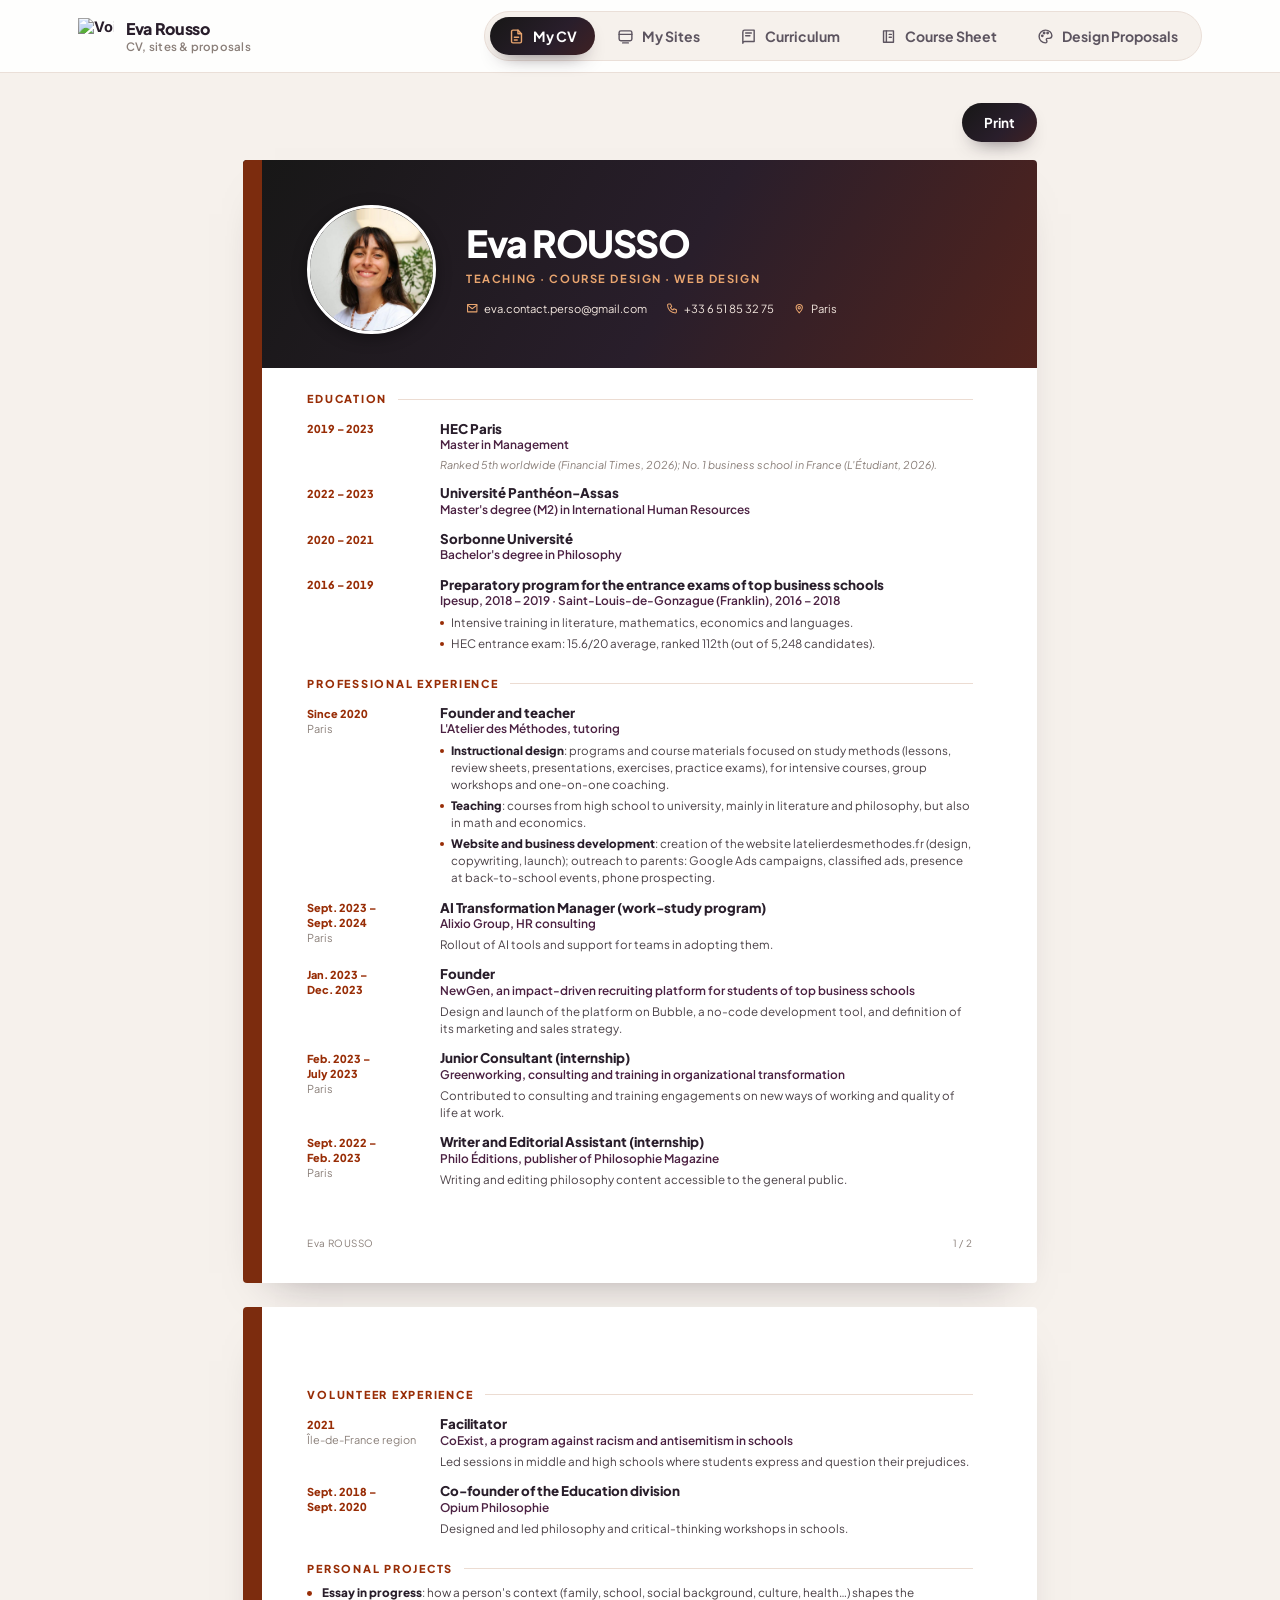
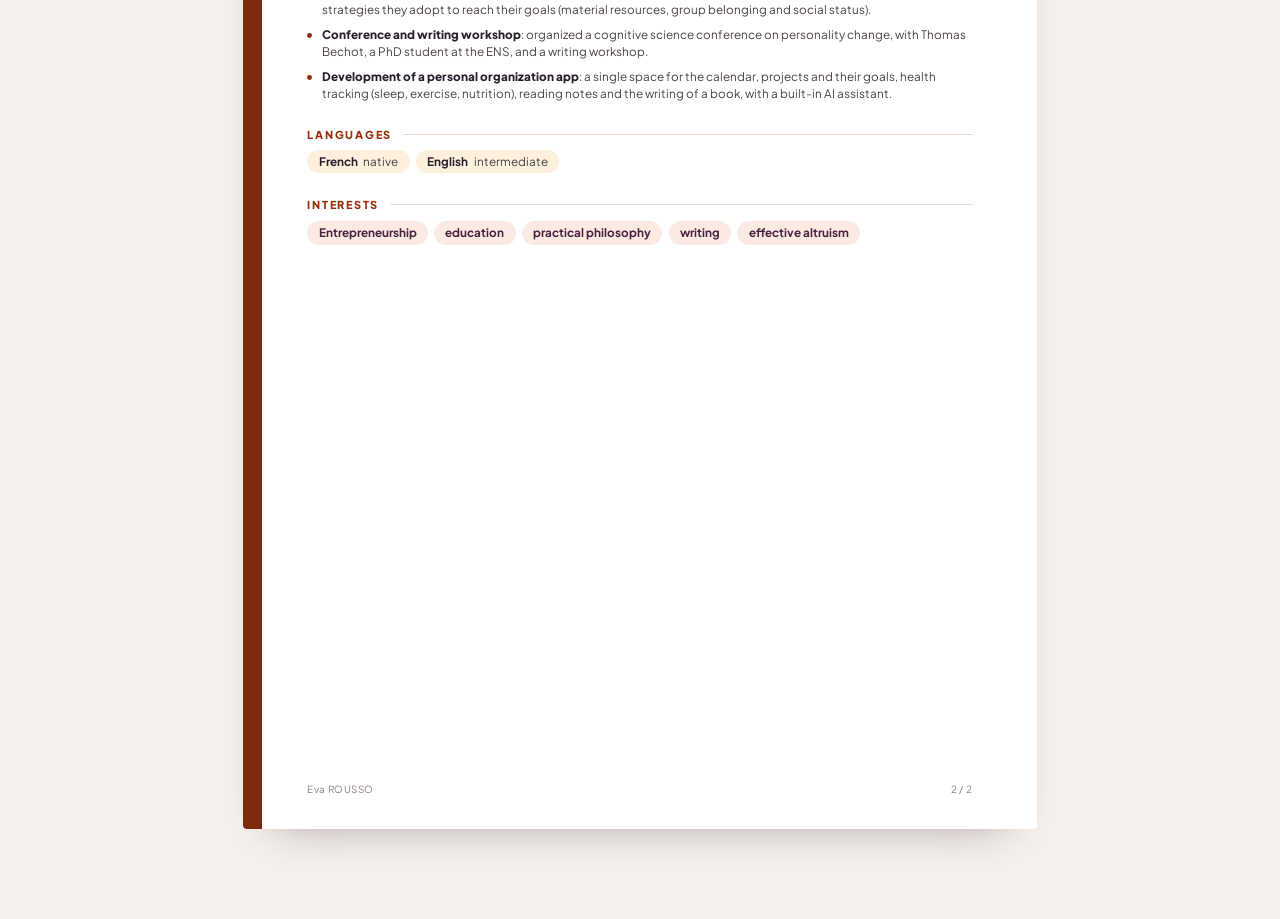
==== commit f6016325: "Add the Course Sheet page (Procédés littéraires génériques) to both presentations Co-Authored-By: Cl" ====
--- a/voices-unveiled/index.html
+++ b/voices-unveiled/index.html
@@ -20,6 +20,7 @@
 <link rel="stylesheet" href="cv-designs.css">
 <link rel="stylesheet" href="site.css">
 <link rel="stylesheet" href="curriculum.css">
+<link rel="stylesheet" href="generic.css">
 </head>
 <body>
 <header id="metabar"></header>
--- a/voices-unveiled/generic.css
+++ b/voices-unveiled/generic.css
@@ -0,0 +1,23 @@
+/* first page */
+body.landing #metabar{display:none}
+.land,.land button{font-family:'Plus Jakarta Sans',sans-serif}
+.land{min-height:100vh;display:flex;flex-direction:column;align-items:center;justify-content:center;gap:10px;padding:40px 16px;text-align:center;background:#f6f1ec}
+.land h1{margin:8px 0 0;font-size:40px;font-weight:800;color:#171716;letter-spacing:-.02em}
+.land p{margin:0 0 22px;color:#6a5d66;font-size:17px}
+.land-logo{border-radius:18px}
+.land-btns{display:flex;gap:18px;flex-wrap:wrap;justify-content:center}
+.land-btn{font-size:inherit;cursor:pointer;display:flex;flex-direction:column;gap:6px;align-items:center;width:340px;max-width:100%;padding:26px 22px;border-radius:20px;border:1px solid #e4d9d2;background:#fff;color:#171716;box-shadow:0 6px 22px rgba(41,30,43,.08);transition:transform .15s,box-shadow .15s}
+.land-btn b{font-size:19px;font-weight:800}
+.land-btn small{font-size:14px;color:#6a5d66}
+.land-btn:hover{transform:translateY(-2px);box-shadow:0 10px 28px rgba(41,30,43,.14)}
+.land-btn[data-g="0"]{background:#291e2b;border-color:#291e2b;color:#fff}.land-btn[data-g="0"] small{color:rgba(255,255,255,.75)}
+/* generic presentation: no logo anywhere */
+html.gen img[src*="Voices-Unveiled"],html.gen .mb-logo,html.gen .brand>img{display:none!important}
+
+/* course sheet page */
+.fichepage .cv-bar{display:flex;align-items:center;justify-content:space-between;max-width:1100px;margin:0 auto 14px;gap:14px}
+.fiche-t{font-weight:800;font-size:22px;color:#171716}.fiche-t small{font-weight:500;font-size:14px;color:#6a5d66;margin-left:8px}
+.fichepage .cv-print{text-decoration:none;display:inline-block}
+.fiche-pdf{display:block;width:100%;max-width:1100px;height:calc(100vh - 170px);min-height:720px;margin:0 auto;border:1px solid #e4d9d2;border-radius:14px;background:#fff}
+.fiche-fb{padding:30px;text-align:center}
+@media(max-width:700px){.fiche-t small{display:block;margin:2px 0 0}}
